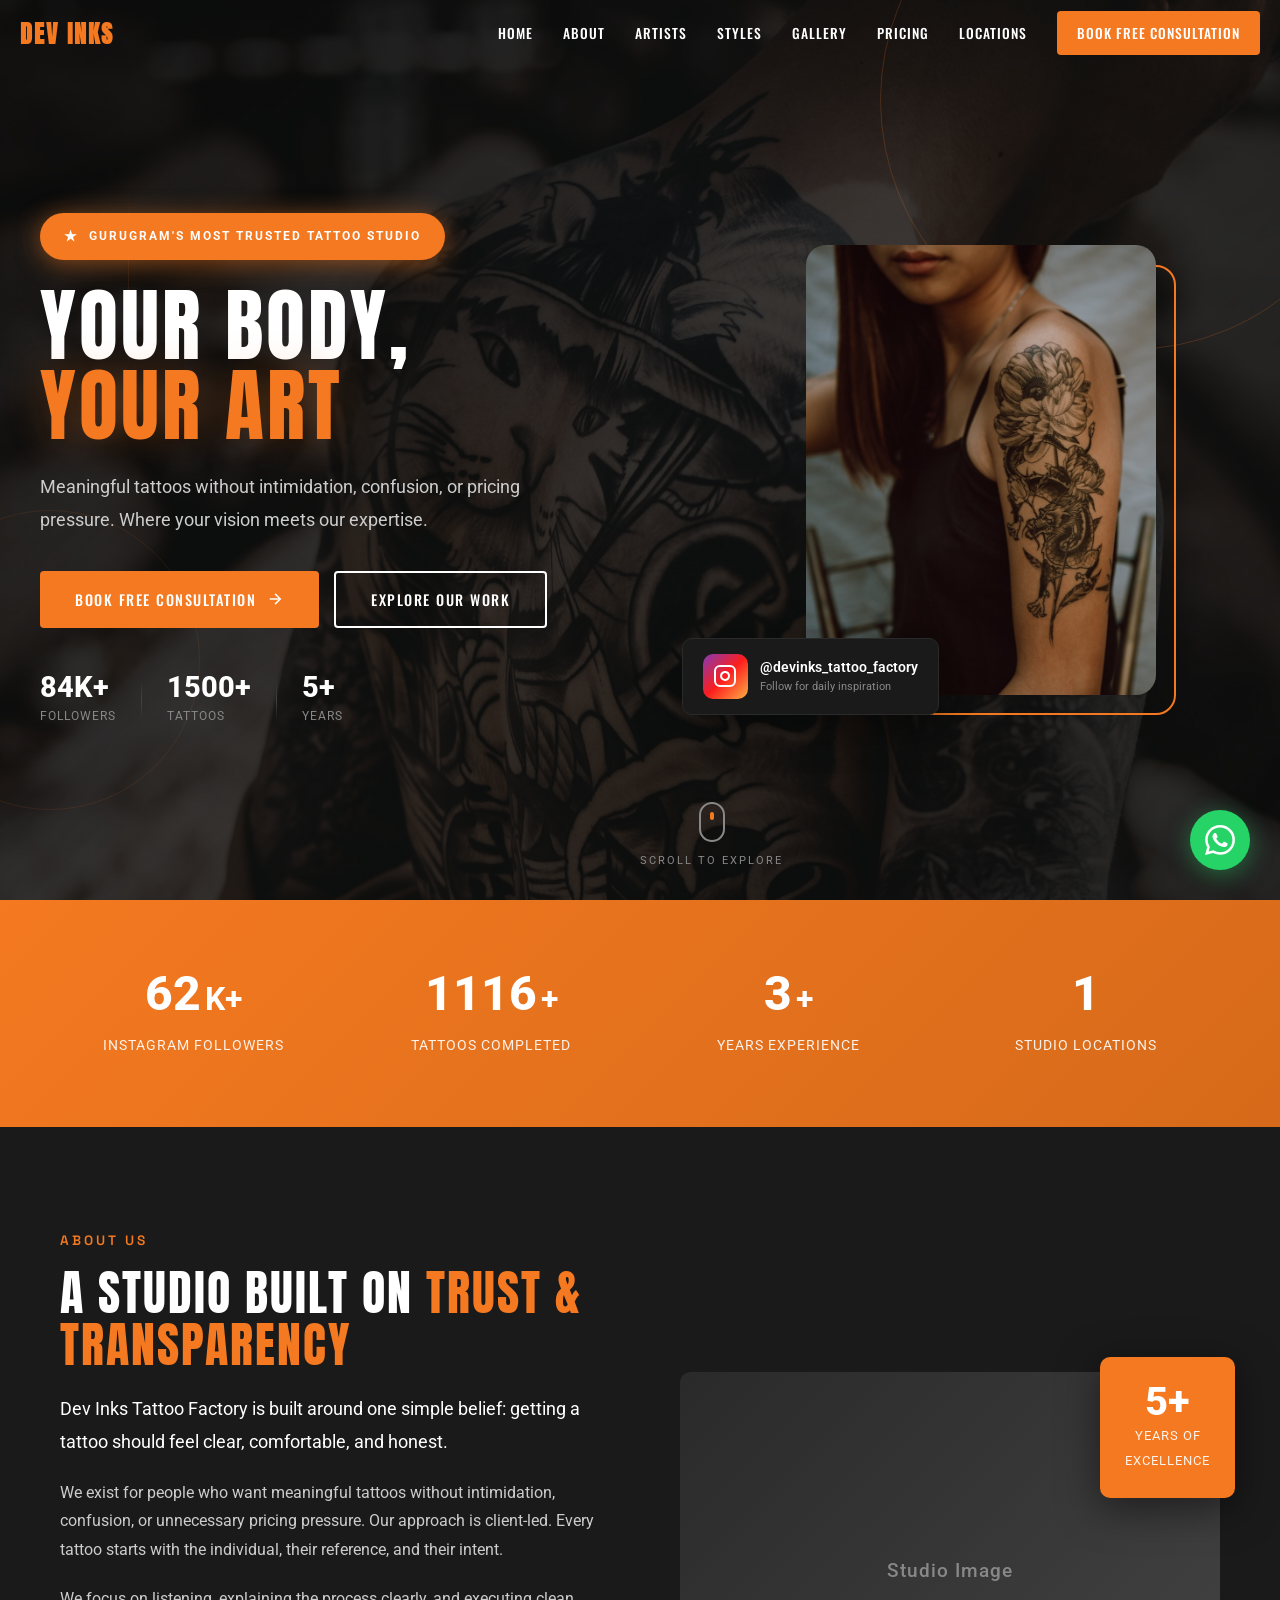
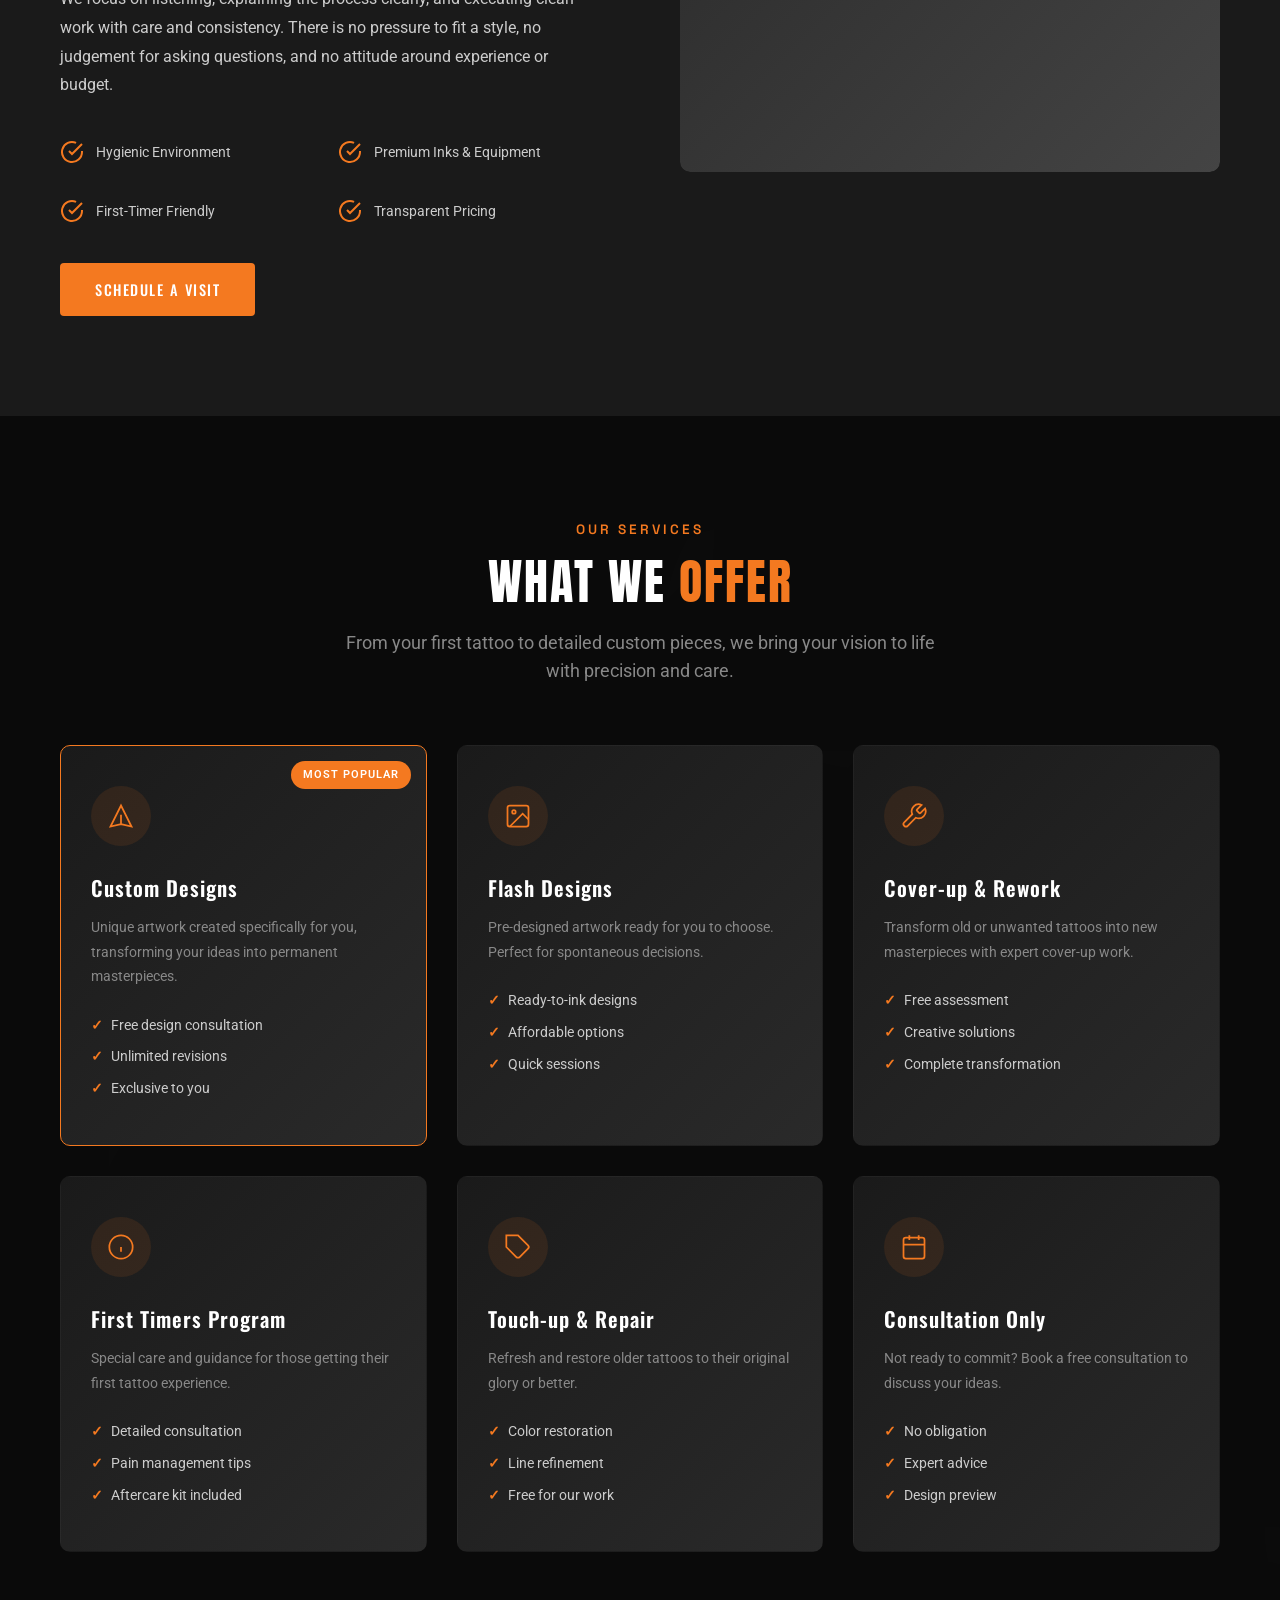
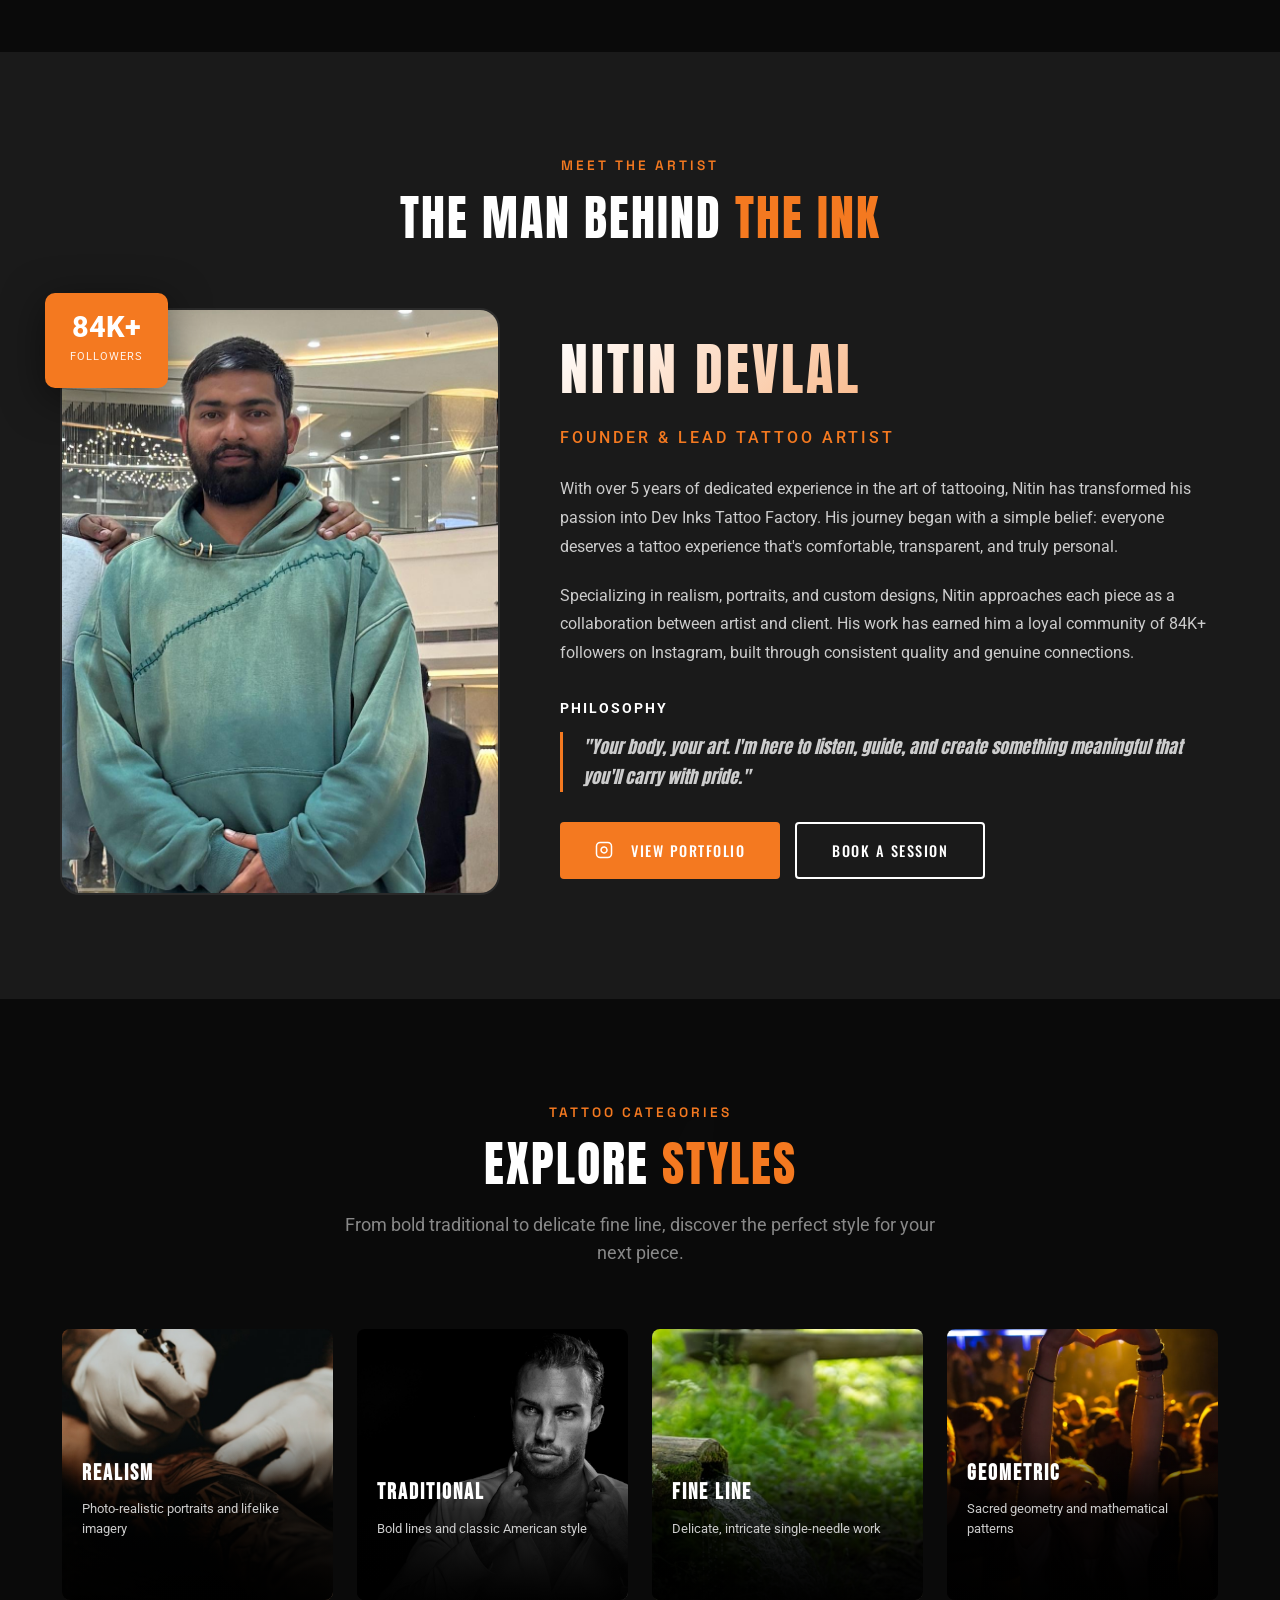
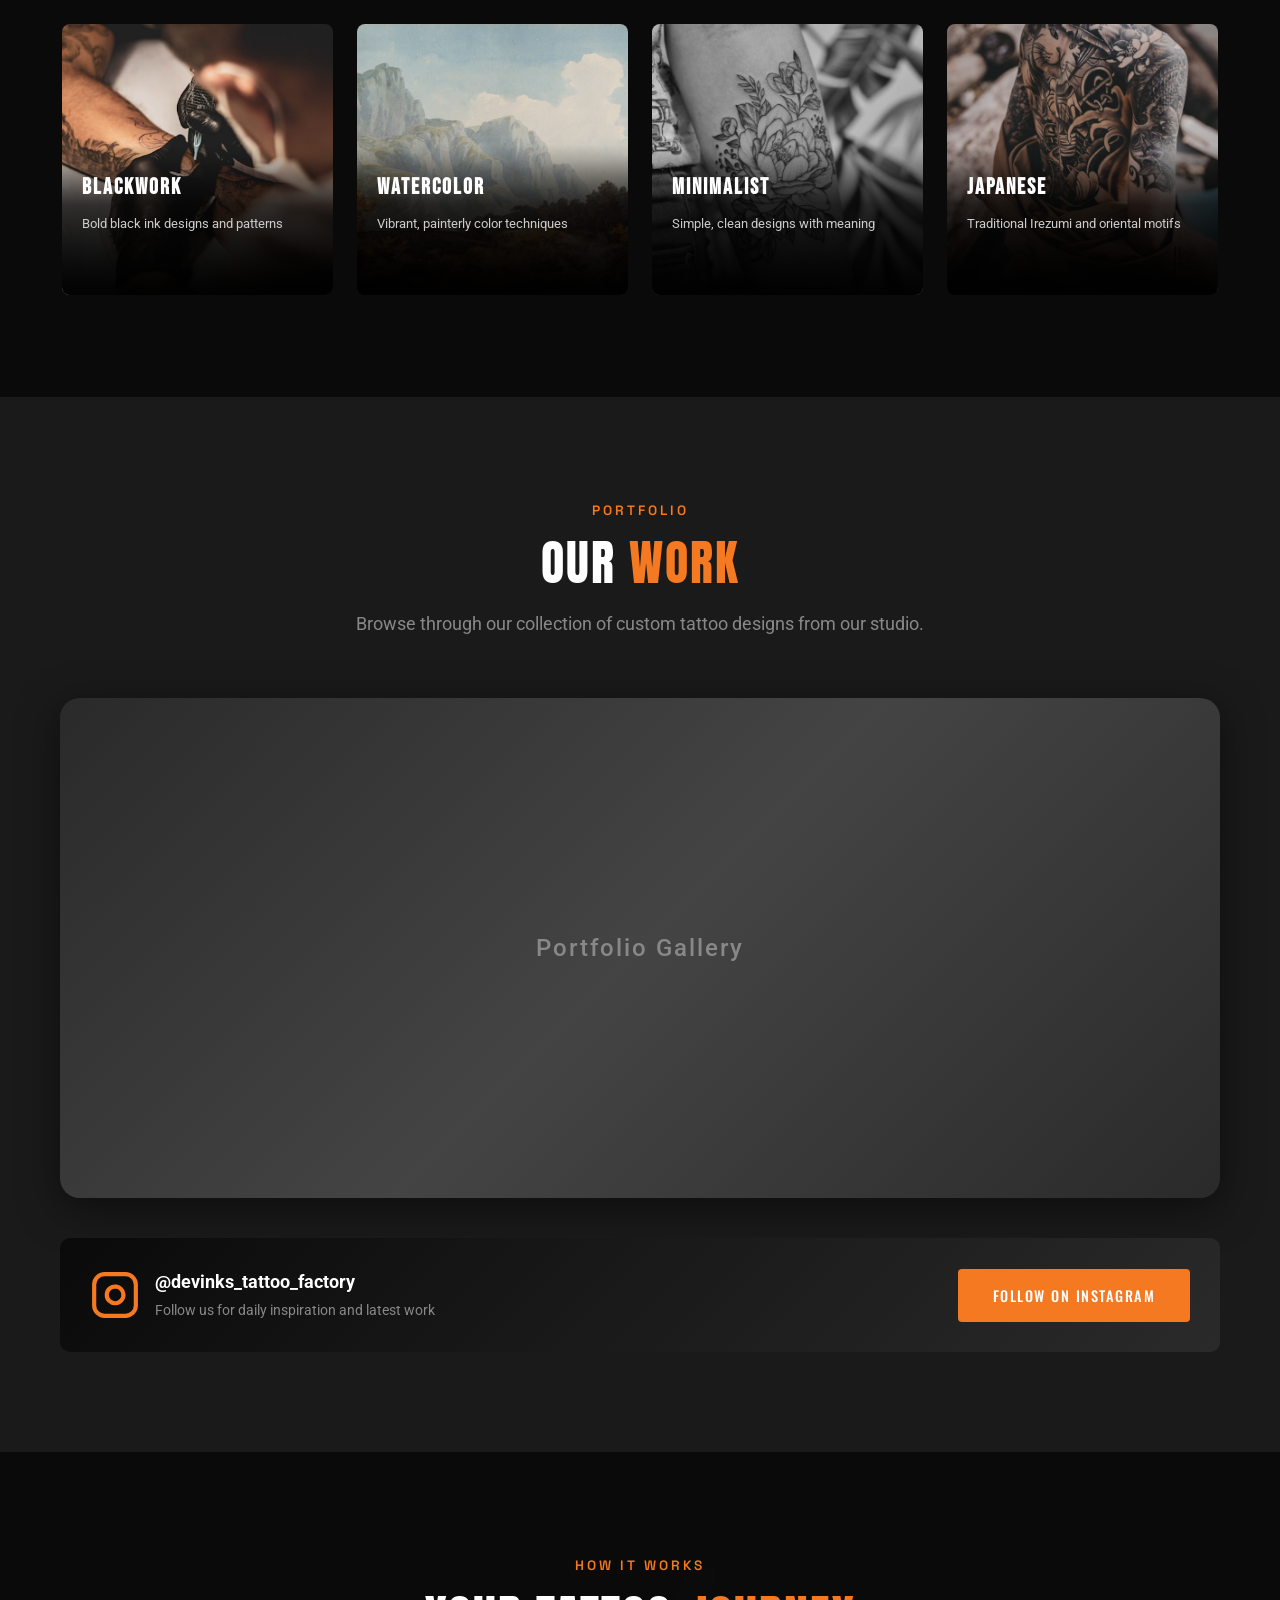
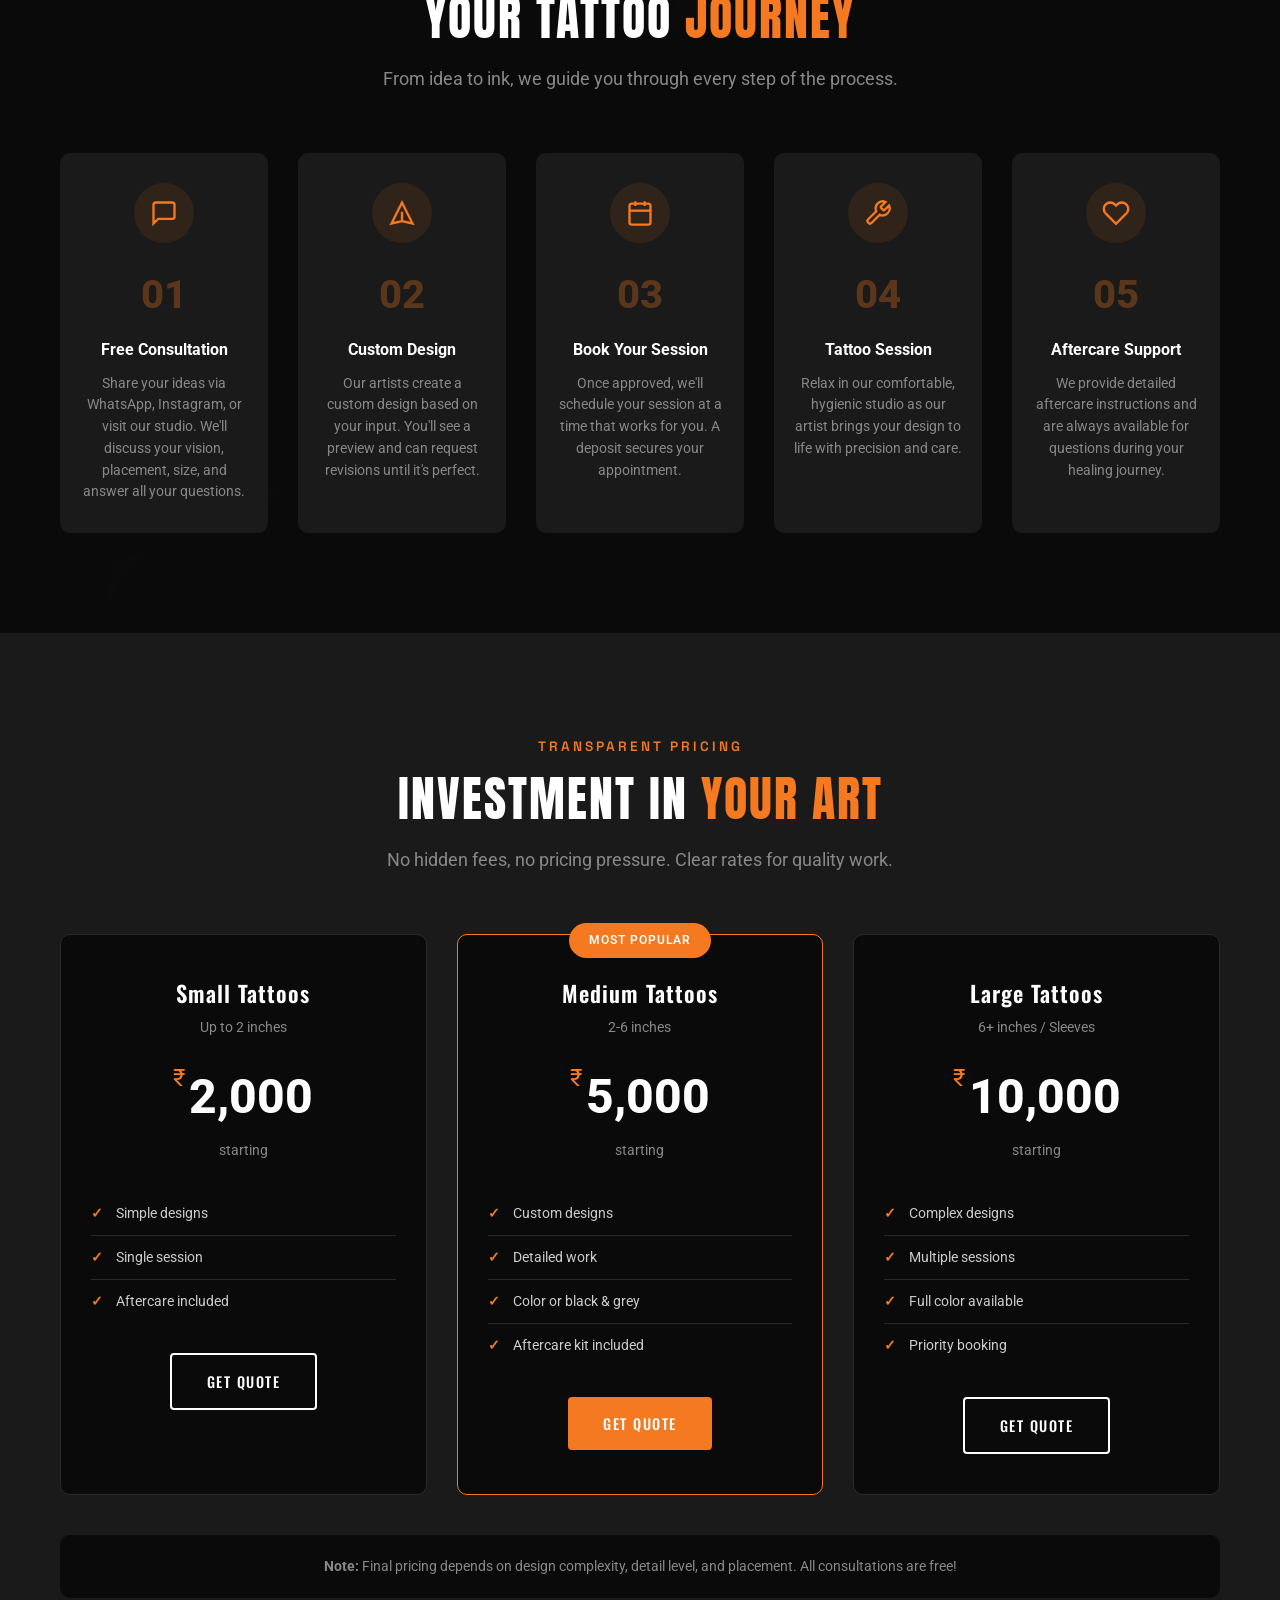
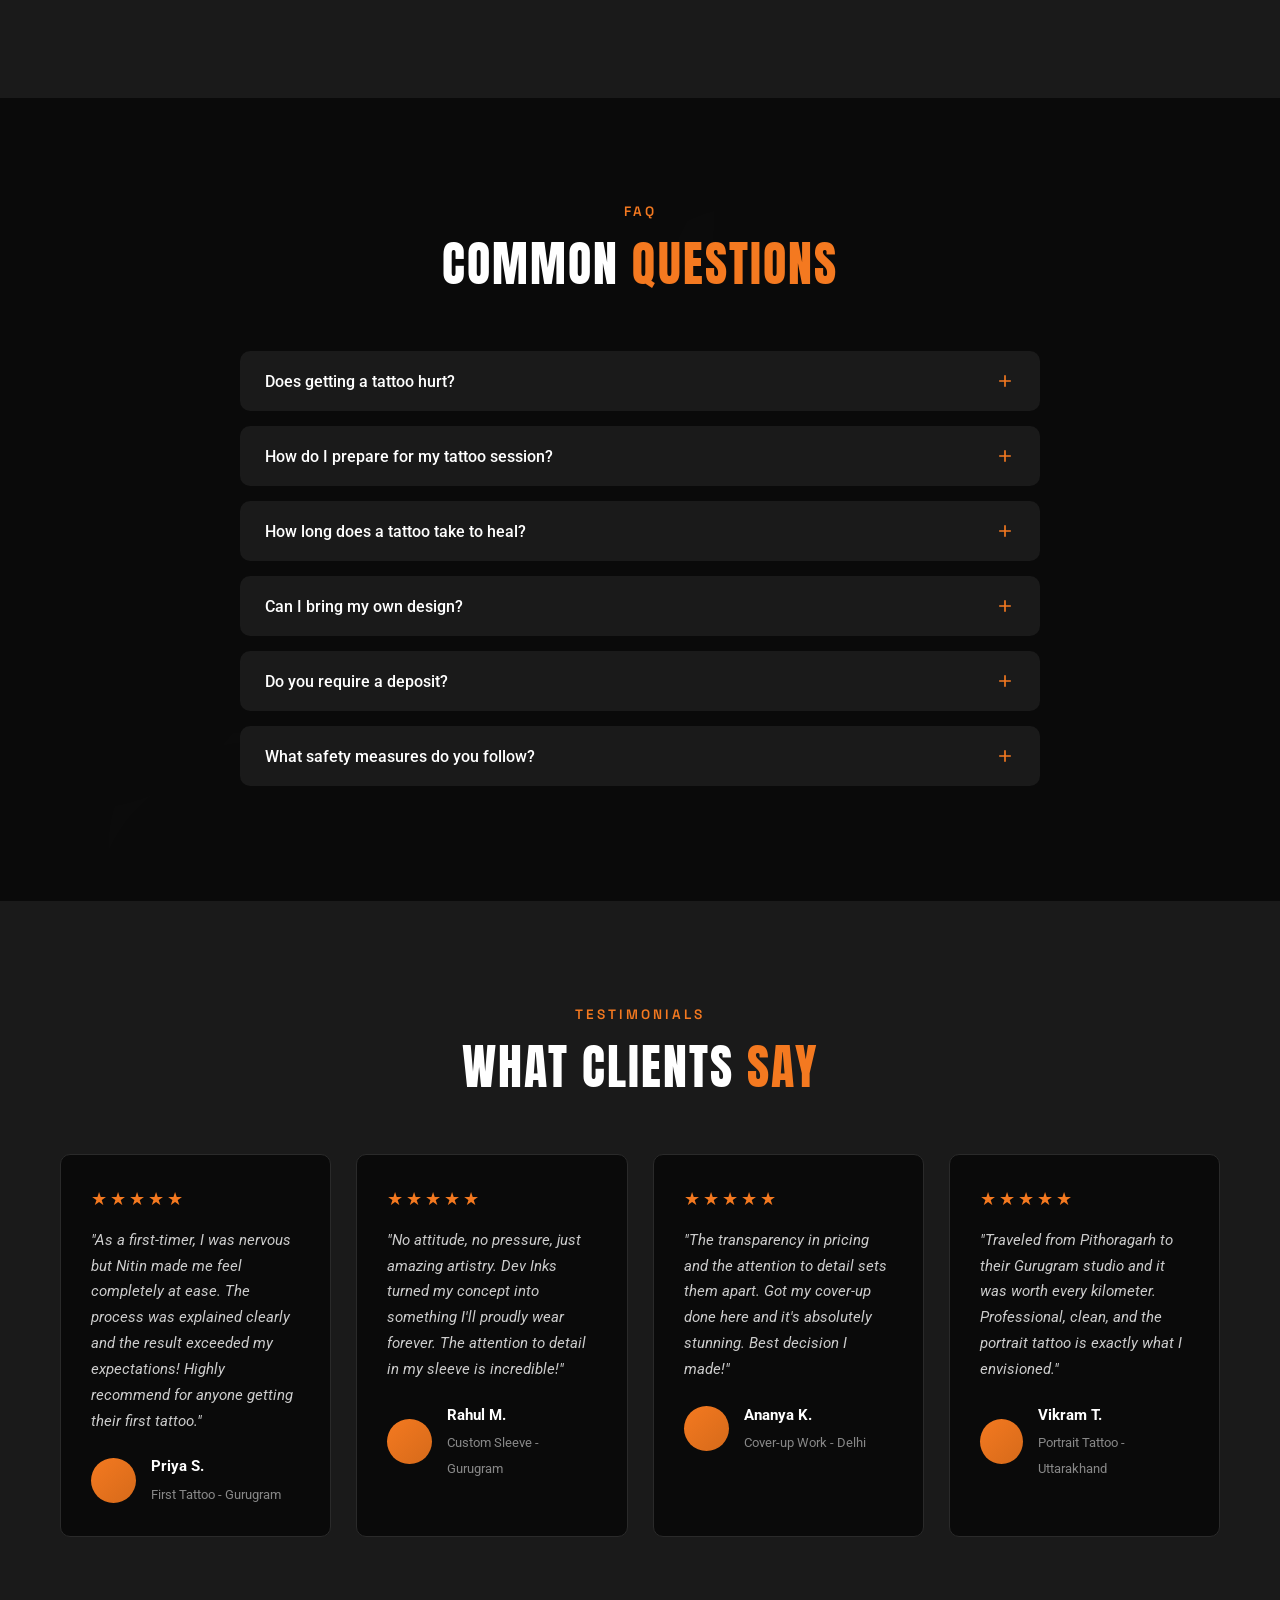
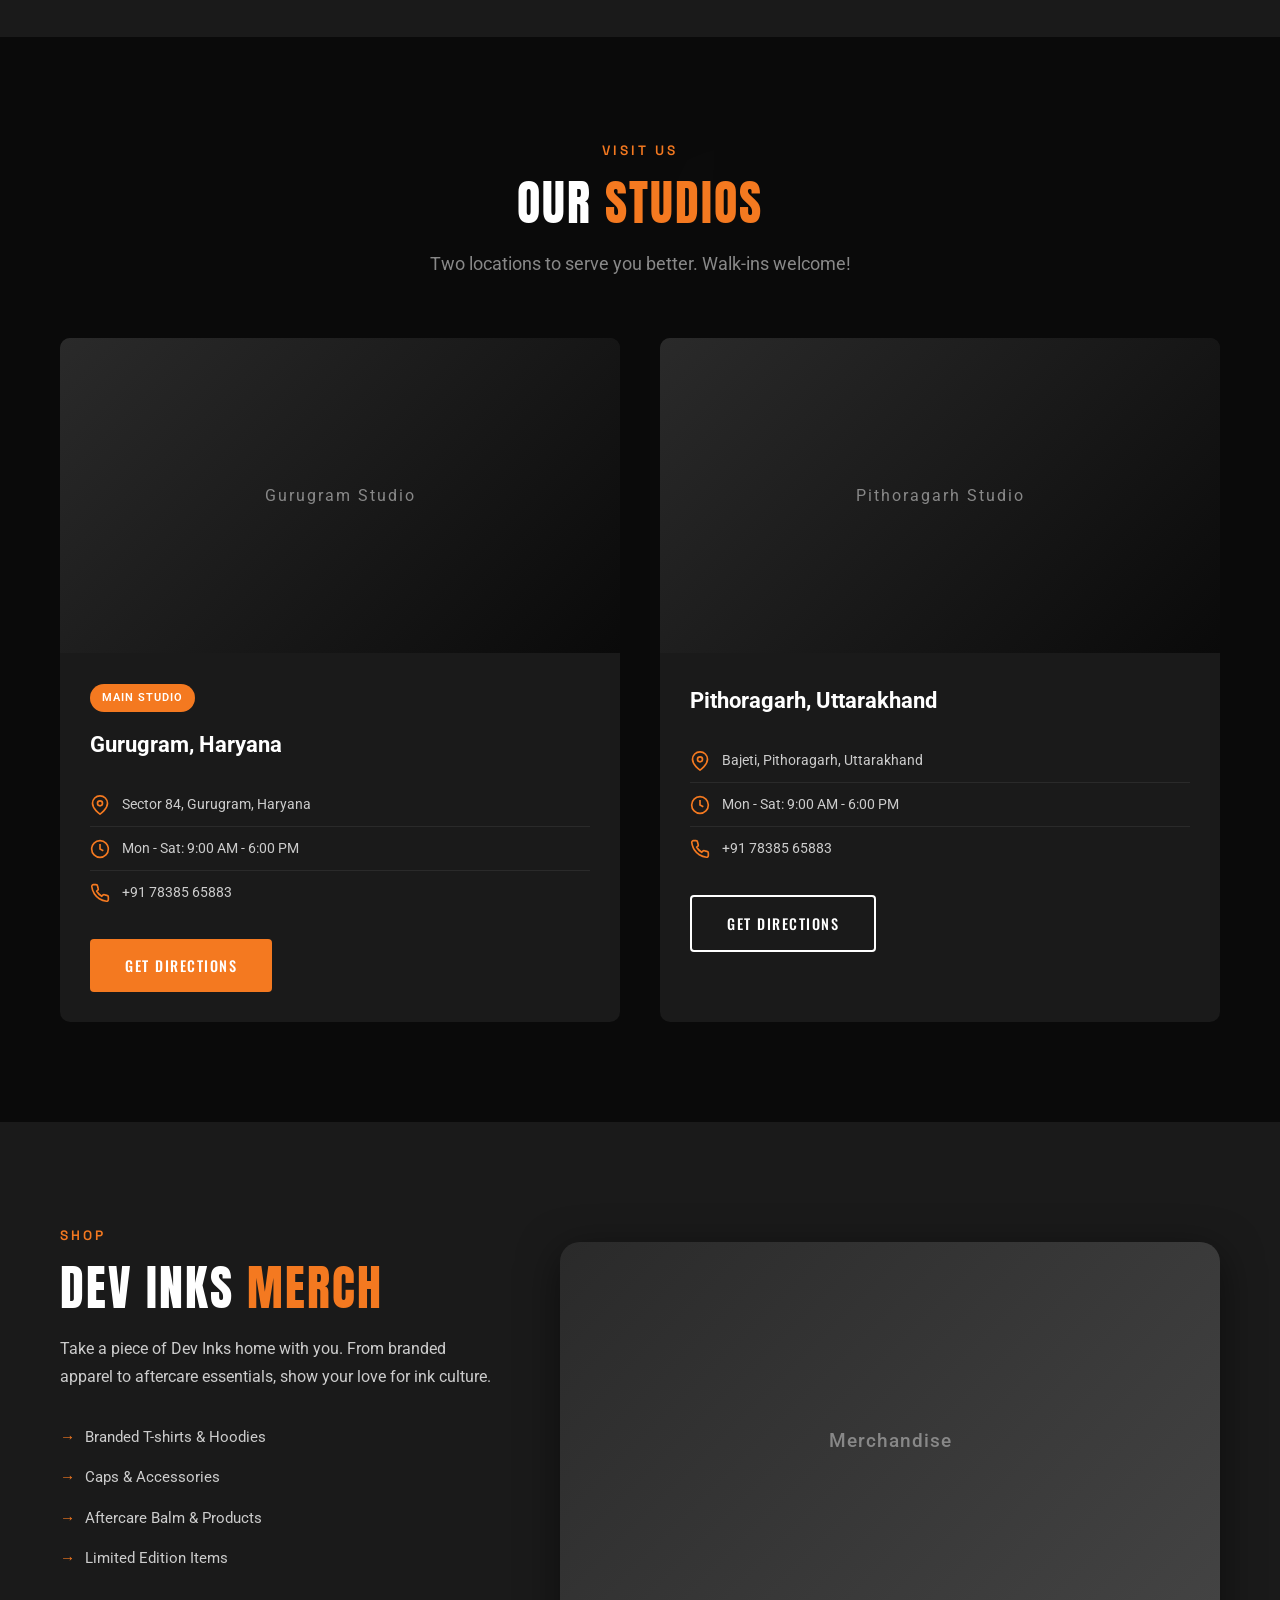
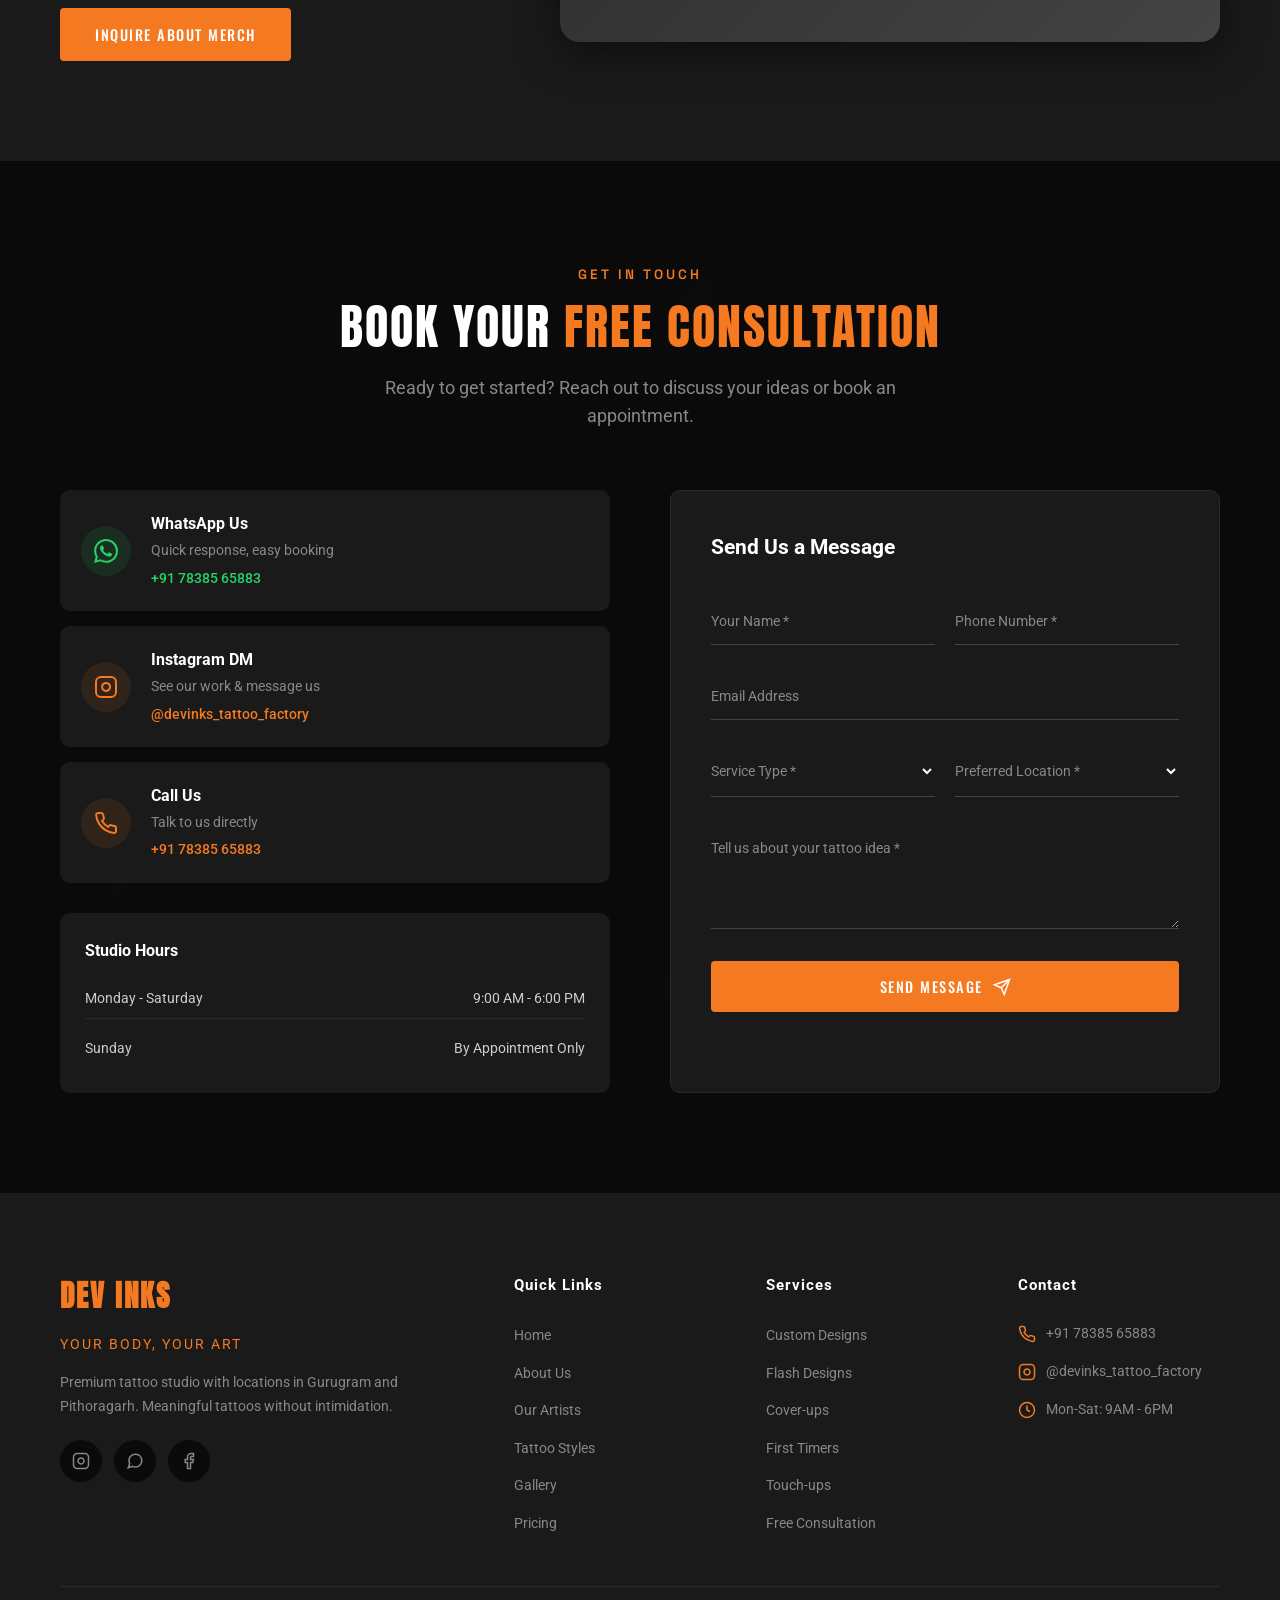
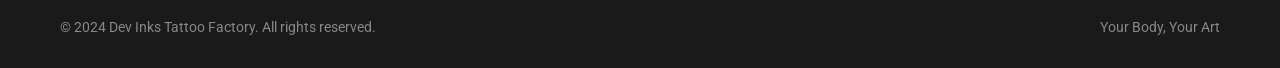
==== index.html @ 4259df57 "first commit" ====
<!DOCTYPE html>
<html lang="en">
<head>
    <meta charset="UTF-8">
    <meta name="viewport" content="width=device-width, initial-scale=1.0">
    <title>Dev Inks Tattoo Factory | Your Body, Your Art</title>
    <meta name="description" content="Premium tattoo studio in Gurugram & Pithoragarh. Custom designs, expert artists, and a welcoming environment for first-timers. Book your free consultation today.">
    <link rel="stylesheet" href="styles.css">
    <link rel="preconnect" href="https://fonts.googleapis.com">
    <link rel="preconnect" href="https://fonts.gstatic.com" crossorigin>
    <link href="https://fonts.googleapis.com/css2?family=Anton&family=Bebas+Neue&family=Oswald:wght@400;500;600;700&family=Roboto:wght@300;400;500;700&family=Space+Grotesk:wght@400;500;600;700&display=swap" rel="stylesheet">
</head>
<body>
    <!-- Navigation -->
    <nav class="navbar">
        <div class="nav-container">
            <a href="#" class="logo">
                <div class="logo-placeholder">DEV INKS</div>
            </a>
            <button class="nav-toggle" aria-label="Toggle navigation">
                <span class="hamburger"></span>
            </button>
            <ul class="nav-menu">
                <li><a href="#home" class="nav-link">Home</a></li>
                <li><a href="#about" class="nav-link">About</a></li>
                <li><a href="#artists" class="nav-link">Artists</a></li>
                <li><a href="#styles" class="nav-link">Styles</a></li>
                <li><a href="#gallery" class="nav-link">Gallery</a></li>
                <li><a href="#pricing" class="nav-link">Pricing</a></li>
                <li><a href="#locations" class="nav-link">Locations</a></li>
                <li><a href="#contact" class="nav-link nav-cta">Book Free Consultation</a></li>
            </ul>
        </div>
    </nav>

    <!-- Hero Section -->
    <section id="home" class="hero">
        <div class="hero-bg">
            <img src="assets/images/hero-bg.jpg" alt="Tattoo Studio" class="hero-bg-img">
        </div>
        <div class="hero-overlay"></div>

        <!-- Decorative Elements -->
        <div class="hero-decoration">
            <div class="deco-circle deco-1"></div>
            <div class="deco-circle deco-2"></div>
            <div class="deco-line deco-3"></div>
        </div>

        <div class="hero-container">
            <div class="hero-content">
                <div class="hero-badge-wrapper">
                    <span class="hero-badge">
                        <span class="badge-icon">★</span>
                        Gurugram's Most Trusted Tattoo Studio
                    </span>
                </div>

                <h1 class="hero-title">
                    <span class="title-line title-line-1">Your Body,</span>
                    <span class="title-line title-line-2 highlight">Your Art</span>
                </h1>

                <p class="hero-description">Meaningful tattoos without intimidation, confusion, or pricing pressure. Where your vision meets our expertise.</p>

                <div class="hero-buttons">
                    <a href="#contact" class="btn btn-primary btn-glow">
                        <span>Book Free Consultation</span>
                        <svg viewBox="0 0 24 24" fill="none" stroke="currentColor" stroke-width="2">
                            <line x1="5" y1="12" x2="19" y2="12"/>
                            <polyline points="12 5 19 12 12 19"/>
                        </svg>
                    </a>
                    <a href="#gallery" class="btn btn-secondary">Explore Our Work</a>
                </div>

                <div class="hero-trust">
                    <div class="trust-item">
                        <span class="trust-number">84K+</span>
                        <span class="trust-label">Followers</span>
                    </div>
                    <div class="trust-divider"></div>
                    <div class="trust-item">
                        <span class="trust-number">1500+</span>
                        <span class="trust-label">Tattoos</span>
                    </div>
                    <div class="trust-divider"></div>
                    <div class="trust-item">
                        <span class="trust-number">5+</span>
                        <span class="trust-label">Years</span>
                    </div>
                </div>
            </div>

            <div class="hero-visual">
                <div class="hero-image-frame">
                    <img src="assets/images/hero-visual.jpg" alt="Tattoo Art" class="hero-artist-img">
                    <div class="hero-image-border"></div>
                </div>
                <div class="hero-floating-card">
                    <div class="floating-icon">
                        <svg viewBox="0 0 24 24" fill="none" stroke="currentColor" stroke-width="2">
                            <rect x="2" y="2" width="20" height="20" rx="5" ry="5"/>
                            <path d="M16 11.37A4 4 0 1 1 12.63 8 4 4 0 0 1 16 11.37z"/>
                            <line x1="17.5" y1="6.5" x2="17.51" y2="6.5"/>
                        </svg>
                    </div>
                    <div class="floating-content">
                        <span class="floating-handle">@devinks_tattoo_factory</span>
                        <span class="floating-text">Follow for daily inspiration</span>
                    </div>
                </div>
            </div>
        </div>

        <div class="scroll-indicator">
            <div class="mouse">
                <div class="wheel"></div>
            </div>
            <span>Scroll to explore</span>
        </div>
    </section>

    <!-- Stats Bar -->
    <section class="stats-bar">
        <div class="container">
            <div class="stats-grid">
                <div class="stat-item">
                    <span class="stat-number" data-count="84">84</span>
                    <span class="stat-suffix">K+</span>
                    <span class="stat-label">Instagram Followers</span>
                </div>
                <div class="stat-item">
                    <span class="stat-number" data-count="1500">1500</span>
                    <span class="stat-suffix">+</span>
                    <span class="stat-label">Tattoos Completed</span>
                </div>
                <div class="stat-item">
                    <span class="stat-number" data-count="5">5</span>
                    <span class="stat-suffix">+</span>
                    <span class="stat-label">Years Experience</span>
                </div>
                <div class="stat-item">
                    <span class="stat-number" data-count="2">2</span>
                    <span class="stat-suffix"></span>
                    <span class="stat-label">Studio Locations</span>
                </div>
            </div>
        </div>
    </section>

    <!-- About Section -->
    <section id="about" class="about">
        <div class="container">
            <div class="about-grid">
                <div class="about-content">
                    <span class="section-label">About Us</span>
                    <h2 class="section-title">A Studio Built on <span class="highlight">Trust & Transparency</span></h2>
                    <p class="about-text lead">
                        Dev Inks Tattoo Factory is built around one simple belief: getting a tattoo should feel clear, comfortable, and honest.
                    </p>
                    <p class="about-text">
                        We exist for people who want meaningful tattoos without intimidation, confusion, or unnecessary pricing pressure. Our approach is client-led. Every tattoo starts with the individual, their reference, and their intent.
                    </p>
                    <p class="about-text">
                        We focus on listening, explaining the process clearly, and executing clean work with care and consistency. There is no pressure to fit a style, no judgement for asking questions, and no attitude around experience or budget.
                    </p>
                    <div class="about-features">
                        <div class="feature-item">
                            <div class="feature-icon">
                                <svg viewBox="0 0 24 24" fill="none" stroke="currentColor" stroke-width="2">
                                    <path d="M22 11.08V12a10 10 0 1 1-5.93-9.14"/>
                                    <polyline points="22 4 12 14.01 9 11.01"/>
                                </svg>
                            </div>
                            <span>Hygienic Environment</span>
                        </div>
                        <div class="feature-item">
                            <div class="feature-icon">
                                <svg viewBox="0 0 24 24" fill="none" stroke="currentColor" stroke-width="2">
                                    <path d="M22 11.08V12a10 10 0 1 1-5.93-9.14"/>
                                    <polyline points="22 4 12 14.01 9 11.01"/>
                                </svg>
                            </div>
                            <span>Premium Inks & Equipment</span>
                        </div>
                        <div class="feature-item">
                            <div class="feature-icon">
                                <svg viewBox="0 0 24 24" fill="none" stroke="currentColor" stroke-width="2">
                                    <path d="M22 11.08V12a10 10 0 1 1-5.93-9.14"/>
                                    <polyline points="22 4 12 14.01 9 11.01"/>
                                </svg>
                            </div>
                            <span>First-Timer Friendly</span>
                        </div>
                        <div class="feature-item">
                            <div class="feature-icon">
                                <svg viewBox="0 0 24 24" fill="none" stroke="currentColor" stroke-width="2">
                                    <path d="M22 11.08V12a10 10 0 1 1-5.93-9.14"/>
                                    <polyline points="22 4 12 14.01 9 11.01"/>
                                </svg>
                            </div>
                            <span>Transparent Pricing</span>
                        </div>
                    </div>
                    <a href="#contact" class="btn btn-primary">Schedule a Visit</a>
                </div>
                <div class="about-image">
                    <div class="image-frame">
                        <div class="about-img-placeholder">Studio Image</div>
                    </div>
                    <div class="experience-badge">
                        <span class="exp-number">5+</span>
                        <span class="exp-text">Years of<br>Excellence</span>
                    </div>
                </div>
            </div>
        </div>
    </section>

    <!-- Services Section -->
    <section id="services" class="services">
        <div class="mandala-bg"></div>
        <div class="container">
            <div class="section-header">
                <span class="section-label">Our Services</span>
                <h2 class="section-title">What We <span class="highlight">Offer</span></h2>
                <p class="section-subtitle">From your first tattoo to detailed custom pieces, we bring your vision to life with precision and care.</p>
            </div>
            <div class="services-grid">
                <div class="service-card featured">
                    <div class="service-badge">Most Popular</div>
                    <div class="service-icon">
                        <svg viewBox="0 0 24 24" fill="none" stroke="currentColor" stroke-width="1.5">
                            <path d="M12 19l9 2-9-18-9 18 9-2zm0 0v-8"/>
                        </svg>
                    </div>
                    <h3>Custom Designs</h3>
                    <p>Unique artwork created specifically for you, transforming your ideas into permanent masterpieces.</p>
                    <ul class="service-features">
                        <li>Free design consultation</li>
                        <li>Unlimited revisions</li>
                        <li>Exclusive to you</li>
                    </ul>
                </div>
                <div class="service-card">
                    <div class="service-icon">
                        <svg viewBox="0 0 24 24" fill="none" stroke="currentColor" stroke-width="1.5">
                            <rect x="3" y="3" width="18" height="18" rx="2" ry="2"/>
                            <circle cx="8.5" cy="8.5" r="1.5"/>
                            <polyline points="21 15 16 10 5 21"/>
                        </svg>
                    </div>
                    <h3>Flash Designs</h3>
                    <p>Pre-designed artwork ready for you to choose. Perfect for spontaneous decisions.</p>
                    <ul class="service-features">
                        <li>Ready-to-ink designs</li>
                        <li>Affordable options</li>
                        <li>Quick sessions</li>
                    </ul>
                </div>
                <div class="service-card">
                    <div class="service-icon">
                        <svg viewBox="0 0 24 24" fill="none" stroke="currentColor" stroke-width="1.5">
                            <path d="M14.7 6.3a1 1 0 0 0 0 1.4l1.6 1.6a1 1 0 0 0 1.4 0l3.77-3.77a6 6 0 0 1-7.94 7.94l-6.91 6.91a2.12 2.12 0 0 1-3-3l6.91-6.91a6 6 0 0 1 7.94-7.94l-3.76 3.76z"/>
                        </svg>
                    </div>
                    <h3>Cover-up & Rework</h3>
                    <p>Transform old or unwanted tattoos into new masterpieces with expert cover-up work.</p>
                    <ul class="service-features">
                        <li>Free assessment</li>
                        <li>Creative solutions</li>
                        <li>Complete transformation</li>
                    </ul>
                </div>
                <div class="service-card">
                    <div class="service-icon">
                        <svg viewBox="0 0 24 24" fill="none" stroke="currentColor" stroke-width="1.5">
                            <circle cx="12" cy="12" r="10"/>
                            <path d="M12 16v-4"/>
                            <path d="M12 8h.01"/>
                        </svg>
                    </div>
                    <h3>First Timers Program</h3>
                    <p>Special care and guidance for those getting their first tattoo experience.</p>
                    <ul class="service-features">
                        <li>Detailed consultation</li>
                        <li>Pain management tips</li>
                        <li>Aftercare kit included</li>
                    </ul>
                </div>
                <div class="service-card">
                    <div class="service-icon">
                        <svg viewBox="0 0 24 24" fill="none" stroke="currentColor" stroke-width="1.5">
                            <path d="M20.59 13.41l-7.17 7.17a2 2 0 0 1-2.83 0L2 12V2h10l8.59 8.59a2 2 0 0 1 0 2.82z"/>
                            <line x1="7" y1="7" x2="7.01" y2="7"/>
                        </svg>
                    </div>
                    <h3>Touch-up & Repair</h3>
                    <p>Refresh and restore older tattoos to their original glory or better.</p>
                    <ul class="service-features">
                        <li>Color restoration</li>
                        <li>Line refinement</li>
                        <li>Free for our work</li>
                    </ul>
                </div>
                <div class="service-card">
                    <div class="service-icon">
                        <svg viewBox="0 0 24 24" fill="none" stroke="currentColor" stroke-width="1.5">
                            <rect x="3" y="4" width="18" height="18" rx="2" ry="2"/>
                            <line x1="16" y1="2" x2="16" y2="6"/>
                            <line x1="8" y1="2" x2="8" y2="6"/>
                            <line x1="3" y1="10" x2="21" y2="10"/>
                        </svg>
                    </div>
                    <h3>Consultation Only</h3>
                    <p>Not ready to commit? Book a free consultation to discuss your ideas.</p>
                    <ul class="service-features">
                        <li>No obligation</li>
                        <li>Expert advice</li>
                        <li>Design preview</li>
                    </ul>
                </div>
            </div>
        </div>
    </section>

    <!-- Artist Section -->
    <section id="artists" class="artists">
        <div class="container">
            <div class="section-header">
                <span class="section-label">Meet The Artist</span>
                <h2 class="section-title">The Man Behind <span class="highlight">The Ink</span></h2>
            </div>
            <div class="artist-featured">
                <div class="artist-featured-image">
                    <img src="assets/images/nitin.jpeg" alt="Nitin Devlal - Founder & Lead Artist" class="artist-photo">
                    <div class="artist-stats-badge">
                        <div class="stat">
                            <span class="stat-num">84K+</span>
                            <span class="stat-txt">Followers</span>
                        </div>
                    </div>
                </div>
                <div class="artist-featured-content">
                    <div class="artist-name-block">
                        <h3>Nitin Devlal</h3>
                        <span class="artist-title">Founder & Lead Tattoo Artist</span>
                    </div>
                    <p class="artist-description">
                        With over 5 years of dedicated experience in the art of tattooing, Nitin has transformed his passion into Dev Inks Tattoo Factory. His journey began with a simple belief: everyone deserves a tattoo experience that's comfortable, transparent, and truly personal.
                    </p>
                    <p class="artist-description">
                        Specializing in realism, portraits, and custom designs, Nitin approaches each piece as a collaboration between artist and client. His work has earned him a loyal community of 84K+ followers on Instagram, built through consistent quality and genuine connections.
                    </p>
                    <div class="artist-details">
                        <div class="detail-block">
                            <h4>Philosophy</h4>
                            <p class="philosophy-text">"Your body, your art. I'm here to listen, guide, and create something meaningful that you'll carry with pride."</p>
                        </div>
                    </div>
                    <div class="artist-actions">
                        <a href="https://www.instagram.com/devinks_tattoo_factory" target="_blank" class="btn btn-primary">
                            <svg viewBox="0 0 24 24" fill="none" stroke="currentColor" stroke-width="2">
                                <rect x="2" y="2" width="20" height="20" rx="5" ry="5"/>
                                <path d="M16 11.37A4 4 0 1 1 12.63 8 4 4 0 0 1 16 11.37z"/>
                                <line x1="17.5" y1="6.5" x2="17.51" y2="6.5"/>
                            </svg>
                            View Portfolio
                        </a>
                        <a href="#contact" class="btn btn-secondary">Book a Session</a>
                    </div>
                </div>
            </div>
        </div>
    </section>

    <!-- Tattoo Styles Section -->
    <section id="styles" class="styles">
        <div class="mandala-bg"></div>
        <div class="container">
            <div class="section-header">
                <span class="section-label">Tattoo Categories</span>
                <h2 class="section-title">Explore <span class="highlight">Styles</span></h2>
                <p class="section-subtitle">From bold traditional to delicate fine line, discover the perfect style for your next piece.</p>
            </div>
            <div class="styles-grid">
                <a href="styles/realism.html" class="style-card">
                    <div class="style-image">
                        <img src="assets/images/style-realism.jpg" alt="Realism Tattoo Style">
                    </div>
                    <div class="style-content">
                        <h3>Realism</h3>
                        <p>Photo-realistic portraits and lifelike imagery</p>
                        <span class="style-link">Explore Style <svg viewBox="0 0 24 24" fill="none" stroke="currentColor" stroke-width="2"><line x1="5" y1="12" x2="19" y2="12"/><polyline points="12 5 19 12 12 19"/></svg></span>
                    </div>
                </a>
                <a href="styles/traditional.html" class="style-card">
                    <div class="style-image">
                        <img src="assets/images/style-traditional.jpg" alt="Traditional Tattoo Style">
                    </div>
                    <div class="style-content">
                        <h3>Traditional</h3>
                        <p>Bold lines and classic American style</p>
                        <span class="style-link">Explore Style <svg viewBox="0 0 24 24" fill="none" stroke="currentColor" stroke-width="2"><line x1="5" y1="12" x2="19" y2="12"/><polyline points="12 5 19 12 12 19"/></svg></span>
                    </div>
                </a>
                <a href="styles/fineline.html" class="style-card">
                    <div class="style-image">
                        <img src="assets/images/style-fineline.jpg" alt="Fine Line Tattoo Style">
                    </div>
                    <div class="style-content">
                        <h3>Fine Line</h3>
                        <p>Delicate, intricate single-needle work</p>
                        <span class="style-link">Explore Style <svg viewBox="0 0 24 24" fill="none" stroke="currentColor" stroke-width="2"><line x1="5" y1="12" x2="19" y2="12"/><polyline points="12 5 19 12 12 19"/></svg></span>
                    </div>
                </a>
                <a href="styles/geometric.html" class="style-card">
                    <div class="style-image">
                        <img src="assets/images/style-geometric.jpg" alt="Geometric Tattoo Style">
                    </div>
                    <div class="style-content">
                        <h3>Geometric</h3>
                        <p>Sacred geometry and mathematical patterns</p>
                        <span class="style-link">Explore Style <svg viewBox="0 0 24 24" fill="none" stroke="currentColor" stroke-width="2"><line x1="5" y1="12" x2="19" y2="12"/><polyline points="12 5 19 12 12 19"/></svg></span>
                    </div>
                </a>
                <a href="styles/blackwork.html" class="style-card">
                    <div class="style-image">
                        <img src="assets/images/style-blackwork.jpg" alt="Blackwork Tattoo Style">
                    </div>
                    <div class="style-content">
                        <h3>Blackwork</h3>
                        <p>Bold black ink designs and patterns</p>
                        <span class="style-link">Explore Style <svg viewBox="0 0 24 24" fill="none" stroke="currentColor" stroke-width="2"><line x1="5" y1="12" x2="19" y2="12"/><polyline points="12 5 19 12 12 19"/></svg></span>
                    </div>
                </a>
                <a href="styles/watercolor.html" class="style-card">
                    <div class="style-image">
                        <img src="assets/images/style-watercolor.jpg" alt="Watercolor Tattoo Style">
                    </div>
                    <div class="style-content">
                        <h3>Watercolor</h3>
                        <p>Vibrant, painterly color techniques</p>
                        <span class="style-link">Explore Style <svg viewBox="0 0 24 24" fill="none" stroke="currentColor" stroke-width="2"><line x1="5" y1="12" x2="19" y2="12"/><polyline points="12 5 19 12 12 19"/></svg></span>
                    </div>
                </a>
                <a href="styles/minimalist.html" class="style-card">
                    <div class="style-image">
                        <img src="assets/images/style-minimalist.jpg" alt="Minimalist Tattoo Style">
                    </div>
                    <div class="style-content">
                        <h3>Minimalist</h3>
                        <p>Simple, clean designs with meaning</p>
                        <span class="style-link">Explore Style <svg viewBox="0 0 24 24" fill="none" stroke="currentColor" stroke-width="2"><line x1="5" y1="12" x2="19" y2="12"/><polyline points="12 5 19 12 12 19"/></svg></span>
                    </div>
                </a>
                <a href="styles/japanese.html" class="style-card">
                    <div class="style-image">
                        <img src="assets/images/style-japanese.jpg" alt="Japanese Tattoo Style">
                    </div>
                    <div class="style-content">
                        <h3>Japanese</h3>
                        <p>Traditional Irezumi and oriental motifs</p>
                        <span class="style-link">Explore Style <svg viewBox="0 0 24 24" fill="none" stroke="currentColor" stroke-width="2"><line x1="5" y1="12" x2="19" y2="12"/><polyline points="12 5 19 12 12 19"/></svg></span>
                    </div>
                </a>
            </div>
        </div>
    </section>

    <!-- Gallery Section -->
    <section id="gallery" class="gallery">
        <div class="container">
            <div class="section-header">
                <span class="section-label">Portfolio</span>
                <h2 class="section-title">Our <span class="highlight">Work</span></h2>
                <p class="section-subtitle">Browse through our collection of custom tattoo designs from our studio.</p>
            </div>
            <div class="gallery-showcase">
                <div class="gallery-showcase-placeholder">Portfolio Gallery</div>
            </div>
            <div class="gallery-instagram">
                <div class="instagram-header">
                    <div class="instagram-info">
                        <svg viewBox="0 0 24 24" fill="none" stroke="currentColor" stroke-width="2" class="instagram-icon">
                            <rect x="2" y="2" width="20" height="20" rx="5" ry="5"/>
                            <path d="M16 11.37A4 4 0 1 1 12.63 8 4 4 0 0 1 16 11.37z"/>
                            <line x1="17.5" y1="6.5" x2="17.51" y2="6.5"/>
                        </svg>
                        <div>
                            <h4>@devinks_tattoo_factory</h4>
                            <p>Follow us for daily inspiration and latest work</p>
                        </div>
                    </div>
                    <a href="https://www.instagram.com/devinks_tattoo_factory" target="_blank" class="btn btn-primary">Follow on Instagram</a>
                </div>
            </div>
        </div>
    </section>

    <!-- Process Section -->
    <section class="process">
        <div class="mandala-bg"></div>
        <div class="container">
            <div class="section-header">
                <span class="section-label">How It Works</span>
                <h2 class="section-title">Your Tattoo <span class="highlight">Journey</span></h2>
                <p class="section-subtitle">From idea to ink, we guide you through every step of the process.</p>
            </div>
            <div class="process-timeline">
                <div class="process-step">
                    <div class="step-icon">
                        <svg viewBox="0 0 24 24" fill="none" stroke="currentColor" stroke-width="2">
                            <path d="M21 15a2 2 0 0 1-2 2H7l-4 4V5a2 2 0 0 1 2-2h14a2 2 0 0 1 2 2z"/>
                        </svg>
                    </div>
                    <div class="step-number">01</div>
                    <div class="step-content">
                        <h3>Free Consultation</h3>
                        <p>Share your ideas via WhatsApp, Instagram, or visit our studio. We'll discuss your vision, placement, size, and answer all your questions.</p>
                    </div>
                </div>
                <div class="process-step">
                    <div class="step-icon">
                        <svg viewBox="0 0 24 24" fill="none" stroke="currentColor" stroke-width="2">
                            <path d="M12 19l9 2-9-18-9 18 9-2zm0 0v-8"/>
                        </svg>
                    </div>
                    <div class="step-number">02</div>
                    <div class="step-content">
                        <h3>Custom Design</h3>
                        <p>Our artists create a custom design based on your input. You'll see a preview and can request revisions until it's perfect.</p>
                    </div>
                </div>
                <div class="process-step">
                    <div class="step-icon">
                        <svg viewBox="0 0 24 24" fill="none" stroke="currentColor" stroke-width="2">
                            <rect x="3" y="4" width="18" height="18" rx="2" ry="2"/>
                            <line x1="16" y1="2" x2="16" y2="6"/>
                            <line x1="8" y1="2" x2="8" y2="6"/>
                            <line x1="3" y1="10" x2="21" y2="10"/>
                        </svg>
                    </div>
                    <div class="step-number">03</div>
                    <div class="step-content">
                        <h3>Book Your Session</h3>
                        <p>Once approved, we'll schedule your session at a time that works for you. A deposit secures your appointment.</p>
                    </div>
                </div>
                <div class="process-step">
                    <div class="step-icon">
                        <svg viewBox="0 0 24 24" fill="none" stroke="currentColor" stroke-width="2">
                            <path d="M14.7 6.3a1 1 0 0 0 0 1.4l1.6 1.6a1 1 0 0 0 1.4 0l3.77-3.77a6 6 0 0 1-7.94 7.94l-6.91 6.91a2.12 2.12 0 0 1-3-3l6.91-6.91a6 6 0 0 1 7.94-7.94l-3.76 3.76z"/>
                        </svg>
                    </div>
                    <div class="step-number">04</div>
                    <div class="step-content">
                        <h3>Tattoo Session</h3>
                        <p>Relax in our comfortable, hygienic studio as our artist brings your design to life with precision and care.</p>
                    </div>
                </div>
                <div class="process-step">
                    <div class="step-icon">
                        <svg viewBox="0 0 24 24" fill="none" stroke="currentColor" stroke-width="2">
                            <path d="M20.84 4.61a5.5 5.5 0 0 0-7.78 0L12 5.67l-1.06-1.06a5.5 5.5 0 0 0-7.78 7.78l1.06 1.06L12 21.23l7.78-7.78 1.06-1.06a5.5 5.5 0 0 0 0-7.78z"/>
                        </svg>
                    </div>
                    <div class="step-number">05</div>
                    <div class="step-content">
                        <h3>Aftercare Support</h3>
                        <p>We provide detailed aftercare instructions and are always available for questions during your healing journey.</p>
                    </div>
                </div>
            </div>
        </div>
    </section>

    <!-- Pricing Section -->
    <section id="pricing" class="pricing">
        <div class="container">
            <div class="section-header">
                <span class="section-label">Transparent Pricing</span>
                <h2 class="section-title">Investment in <span class="highlight">Your Art</span></h2>
                <p class="section-subtitle">No hidden fees, no pricing pressure. Clear rates for quality work.</p>
            </div>
            <div class="pricing-grid">
                <div class="pricing-card">
                    <div class="pricing-header">
                        <h3>Small Tattoos</h3>
                        <p class="pricing-size">Up to 2 inches</p>
                    </div>
                    <div class="pricing-amount">
                        <span class="currency">₹</span>
                        <span class="price">2,000</span>
                        <span class="starting">starting</span>
                    </div>
                    <ul class="pricing-features">
                        <li>Simple designs</li>
                        <li>Single session</li>
                        <li>Aftercare included</li>
                    </ul>
                    <a href="#contact" class="btn btn-secondary">Get Quote</a>
                </div>
                <div class="pricing-card featured">
                    <div class="pricing-badge">Most Popular</div>
                    <div class="pricing-header">
                        <h3>Medium Tattoos</h3>
                        <p class="pricing-size">2-6 inches</p>
                    </div>
                    <div class="pricing-amount">
                        <span class="currency">₹</span>
                        <span class="price">5,000</span>
                        <span class="starting">starting</span>
                    </div>
                    <ul class="pricing-features">
                        <li>Custom designs</li>
                        <li>Detailed work</li>
                        <li>Color or black & grey</li>
                        <li>Aftercare kit included</li>
                    </ul>
                    <a href="#contact" class="btn btn-primary">Get Quote</a>
                </div>
                <div class="pricing-card">
                    <div class="pricing-header">
                        <h3>Large Tattoos</h3>
                        <p class="pricing-size">6+ inches / Sleeves</p>
                    </div>
                    <div class="pricing-amount">
                        <span class="currency">₹</span>
                        <span class="price">10,000</span>
                        <span class="starting">starting</span>
                    </div>
                    <ul class="pricing-features">
                        <li>Complex designs</li>
                        <li>Multiple sessions</li>
                        <li>Full color available</li>
                        <li>Priority booking</li>
                    </ul>
                    <a href="#contact" class="btn btn-secondary">Get Quote</a>
                </div>
            </div>
            <div class="pricing-note">
                <p><strong>Note:</strong> Final pricing depends on design complexity, detail level, and placement. All consultations are free!</p>
            </div>
        </div>
    </section>

    <!-- FAQ Section -->
    <section class="faq">
        <div class="mandala-bg"></div>
        <div class="container">
            <div class="section-header">
                <span class="section-label">FAQ</span>
                <h2 class="section-title">Common <span class="highlight">Questions</span></h2>
            </div>
            <div class="faq-grid">
                <div class="faq-item">
                    <button class="faq-question">
                        <span>Does getting a tattoo hurt?</span>
                        <svg viewBox="0 0 24 24" fill="none" stroke="currentColor" stroke-width="2">
                            <line x1="12" y1="5" x2="12" y2="19"/>
                            <line x1="5" y1="12" x2="19" y2="12"/>
                        </svg>
                    </button>
                    <div class="faq-answer">
                        <p>Pain varies by person and placement. Most describe it as a scratching sensation. We use techniques to minimize discomfort and can take breaks as needed. First-timers are often surprised it's more bearable than expected!</p>
                    </div>
                </div>
                <div class="faq-item">
                    <button class="faq-question">
                        <span>How do I prepare for my tattoo session?</span>
                        <svg viewBox="0 0 24 24" fill="none" stroke="currentColor" stroke-width="2">
                            <line x1="12" y1="5" x2="12" y2="19"/>
                            <line x1="5" y1="12" x2="19" y2="12"/>
                        </svg>
                    </button>
                    <div class="faq-answer">
                        <p>Get a good night's sleep, eat a proper meal before your appointment, stay hydrated, avoid alcohol 24 hours before, and wear comfortable clothing that allows easy access to the tattoo area.</p>
                    </div>
                </div>
                <div class="faq-item">
                    <button class="faq-question">
                        <span>How long does a tattoo take to heal?</span>
                        <svg viewBox="0 0 24 24" fill="none" stroke="currentColor" stroke-width="2">
                            <line x1="12" y1="5" x2="12" y2="19"/>
                            <line x1="5" y1="12" x2="19" y2="12"/>
                        </svg>
                    </button>
                    <div class="faq-answer">
                        <p>Surface healing takes 2-3 weeks, while complete healing takes 2-3 months. We provide detailed aftercare instructions to ensure optimal healing and color retention.</p>
                    </div>
                </div>
                <div class="faq-item">
                    <button class="faq-question">
                        <span>Can I bring my own design?</span>
                        <svg viewBox="0 0 24 24" fill="none" stroke="currentColor" stroke-width="2">
                            <line x1="12" y1="5" x2="12" y2="19"/>
                            <line x1="5" y1="12" x2="19" y2="12"/>
                        </svg>
                    </button>
                    <div class="faq-answer">
                        <p>Absolutely! Bring your design, reference images, or even rough sketches. Our artists will work with you to refine it for tattooing while maintaining your vision.</p>
                    </div>
                </div>
                <div class="faq-item">
                    <button class="faq-question">
                        <span>Do you require a deposit?</span>
                        <svg viewBox="0 0 24 24" fill="none" stroke="currentColor" stroke-width="2">
                            <line x1="12" y1="5" x2="12" y2="19"/>
                            <line x1="5" y1="12" x2="19" y2="12"/>
                        </svg>
                    </button>
                    <div class="faq-answer">
                        <p>Yes, we require a deposit to secure your appointment. This covers design time and is deducted from your final cost. Deposits are non-refundable but can be rescheduled with 48-hour notice.</p>
                    </div>
                </div>
                <div class="faq-item">
                    <button class="faq-question">
                        <span>What safety measures do you follow?</span>
                        <svg viewBox="0 0 24 24" fill="none" stroke="currentColor" stroke-width="2">
                            <line x1="12" y1="5" x2="12" y2="19"/>
                            <line x1="5" y1="12" x2="19" y2="12"/>
                        </svg>
                    </button>
                    <div class="faq-answer">
                        <p>We use hospital-grade sterilization, single-use needles and tubes, premium FDA-approved inks, and maintain strict hygiene protocols. Your safety is our top priority.</p>
                    </div>
                </div>
            </div>
        </div>
    </section>

    <!-- Testimonials Section -->
    <section class="testimonials">
        <div class="container">
            <div class="section-header">
                <span class="section-label">Testimonials</span>
                <h2 class="section-title">What Clients <span class="highlight">Say</span></h2>
            </div>
            <div class="testimonials-slider">
                <div class="testimonial-card">
                    <div class="testimonial-rating">
                        <span>★★★★★</span>
                    </div>
                    <div class="testimonial-content">
                        <p>"As a first-timer, I was nervous but Nitin made me feel completely at ease. The process was explained clearly and the result exceeded my expectations! Highly recommend for anyone getting their first tattoo."</p>
                    </div>
                    <div class="testimonial-author">
                        <div class="author-avatar"></div>
                        <div class="author-info">
                            <h4>Priya S.</h4>
                            <span>First Tattoo - Gurugram</span>
                        </div>
                    </div>
                </div>
                <div class="testimonial-card">
                    <div class="testimonial-rating">
                        <span>★★★★★</span>
                    </div>
                    <div class="testimonial-content">
                        <p>"No attitude, no pressure, just amazing artistry. Dev Inks turned my concept into something I'll proudly wear forever. The attention to detail in my sleeve is incredible!"</p>
                    </div>
                    <div class="testimonial-author">
                        <div class="author-avatar"></div>
                        <div class="author-info">
                            <h4>Rahul M.</h4>
                            <span>Custom Sleeve - Gurugram</span>
                        </div>
                    </div>
                </div>
                <div class="testimonial-card">
                    <div class="testimonial-rating">
                        <span>★★★★★</span>
                    </div>
                    <div class="testimonial-content">
                        <p>"The transparency in pricing and the attention to detail sets them apart. Got my cover-up done here and it's absolutely stunning. Best decision I made!"</p>
                    </div>
                    <div class="testimonial-author">
                        <div class="author-avatar"></div>
                        <div class="author-info">
                            <h4>Ananya K.</h4>
                            <span>Cover-up Work - Delhi</span>
                        </div>
                    </div>
                </div>
                <div class="testimonial-card">
                    <div class="testimonial-rating">
                        <span>★★★★★</span>
                    </div>
                    <div class="testimonial-content">
                        <p>"Traveled from Pithoragarh to their Gurugram studio and it was worth every kilometer. Professional, clean, and the portrait tattoo is exactly what I envisioned."</p>
                    </div>
                    <div class="testimonial-author">
                        <div class="author-avatar"></div>
                        <div class="author-info">
                            <h4>Vikram T.</h4>
                            <span>Portrait Tattoo - Uttarakhand</span>
                        </div>
                    </div>
                </div>
            </div>
        </div>
    </section>

    <!-- Locations Section -->
    <section id="locations" class="locations">
        <div class="mandala-bg"></div>
        <div class="container">
            <div class="section-header">
                <span class="section-label">Visit Us</span>
                <h2 class="section-title">Our <span class="highlight">Studios</span></h2>
                <p class="section-subtitle">Two locations to serve you better. Walk-ins welcome!</p>
            </div>
            <div class="locations-grid">
                <div class="location-card">
                    <div class="location-image">
                        <div class="location-placeholder">
                            <span>Gurugram Studio</span>
                        </div>
                    </div>
                    <div class="location-content">
                        <div class="location-badge">Main Studio</div>
                        <h3>Gurugram, Haryana</h3>
                        <div class="location-details">
                            <div class="detail-item">
                                <svg viewBox="0 0 24 24" fill="none" stroke="currentColor" stroke-width="2">
                                    <path d="M21 10c0 7-9 13-9 13s-9-6-9-13a9 9 0 0 1 18 0z"/>
                                    <circle cx="12" cy="10" r="3"/>
                                </svg>
                                <span>Sector 84, Gurugram, Haryana</span>
                            </div>
                            <div class="detail-item">
                                <svg viewBox="0 0 24 24" fill="none" stroke="currentColor" stroke-width="2">
                                    <circle cx="12" cy="12" r="10"/>
                                    <polyline points="12 6 12 12 16 14"/>
                                </svg>
                                <span>Mon - Sat: 9:00 AM - 6:00 PM</span>
                            </div>
                            <div class="detail-item">
                                <svg viewBox="0 0 24 24" fill="none" stroke="currentColor" stroke-width="2">
                                    <path d="M22 16.92v3a2 2 0 0 1-2.18 2 19.79 19.79 0 0 1-8.63-3.07 19.5 19.5 0 0 1-6-6 19.79 19.79 0 0 1-3.07-8.67A2 2 0 0 1 4.11 2h3a2 2 0 0 1 2 1.72 12.84 12.84 0 0 0 .7 2.81 2 2 0 0 1-.45 2.11L8.09 9.91a16 16 0 0 0 6 6l1.27-1.27a2 2 0 0 1 2.11-.45 12.84 12.84 0 0 0 2.81.7A2 2 0 0 1 22 16.92z"/>
                                </svg>
                                <span>+91 78385 65883</span>
                            </div>
                        </div>
                        <a href="https://maps.google.com" target="_blank" class="btn btn-primary">Get Directions</a>
                    </div>
                </div>
                <div class="location-card">
                    <div class="location-image">
                        <div class="location-placeholder">
                            <span>Pithoragarh Studio</span>
                        </div>
                    </div>
                    <div class="location-content">
                        <h3>Pithoragarh, Uttarakhand</h3>
                        <div class="location-details">
                            <div class="detail-item">
                                <svg viewBox="0 0 24 24" fill="none" stroke="currentColor" stroke-width="2">
                                    <path d="M21 10c0 7-9 13-9 13s-9-6-9-13a9 9 0 0 1 18 0z"/>
                                    <circle cx="12" cy="10" r="3"/>
                                </svg>
                                <span>Bajeti, Pithoragarh, Uttarakhand</span>
                            </div>
                            <div class="detail-item">
                                <svg viewBox="0 0 24 24" fill="none" stroke="currentColor" stroke-width="2">
                                    <circle cx="12" cy="12" r="10"/>
                                    <polyline points="12 6 12 12 16 14"/>
                                </svg>
                                <span>Mon - Sat: 9:00 AM - 6:00 PM</span>
                            </div>
                            <div class="detail-item">
                                <svg viewBox="0 0 24 24" fill="none" stroke="currentColor" stroke-width="2">
                                    <path d="M22 16.92v3a2 2 0 0 1-2.18 2 19.79 19.79 0 0 1-8.63-3.07 19.5 19.5 0 0 1-6-6 19.79 19.79 0 0 1-3.07-8.67A2 2 0 0 1 4.11 2h3a2 2 0 0 1 2 1.72 12.84 12.84 0 0 0 .7 2.81 2 2 0 0 1-.45 2.11L8.09 9.91a16 16 0 0 0 6 6l1.27-1.27a2 2 0 0 1 2.11-.45 12.84 12.84 0 0 0 2.81.7A2 2 0 0 1 22 16.92z"/>
                                </svg>
                                <span>+91 78385 65883</span>
                            </div>
                        </div>
                        <a href="https://maps.google.com" target="_blank" class="btn btn-secondary">Get Directions</a>
                    </div>
                </div>
            </div>
        </div>
    </section>

    <!-- Merchandise Section -->
    <section class="merchandise">
        <div class="container">
            <div class="merch-grid">
                <div class="merch-content">
                    <span class="section-label">Shop</span>
                    <h2 class="section-title">Dev Inks <span class="highlight">Merch</span></h2>
                    <p class="merch-text">Take a piece of Dev Inks home with you. From branded apparel to aftercare essentials, show your love for ink culture.</p>
                    <ul class="merch-list">
                        <li>Branded T-shirts & Hoodies</li>
                        <li>Caps & Accessories</li>
                        <li>Aftercare Balm & Products</li>
                        <li>Limited Edition Items</li>
                    </ul>
                    <a href="#contact" class="btn btn-primary">Inquire About Merch</a>
                </div>
                <div class="merch-image">
                    <div class="merch-img-placeholder">Merchandise</div>
                </div>
            </div>
        </div>
    </section>

    <!-- Contact Section -->
    <section id="contact" class="contact">
        <div class="mandala-bg"></div>
        <div class="container">
            <div class="section-header">
                <span class="section-label">Get In Touch</span>
                <h2 class="section-title">Book Your <span class="highlight">Free Consultation</span></h2>
                <p class="section-subtitle">Ready to get started? Reach out to discuss your ideas or book an appointment.</p>
            </div>
            <div class="contact-grid">
                <div class="contact-info">
                    <div class="contact-methods">
                        <a href="https://wa.me/917838565883" target="_blank" class="contact-method whatsapp">
                            <div class="method-icon">
                                <svg viewBox="0 0 24 24" fill="currentColor">
                                    <path d="M17.472 14.382c-.297-.149-1.758-.867-2.03-.967-.273-.099-.471-.148-.67.15-.197.297-.767.966-.94 1.164-.173.199-.347.223-.644.075-.297-.15-1.255-.463-2.39-1.475-.883-.788-1.48-1.761-1.653-2.059-.173-.297-.018-.458.13-.606.134-.133.298-.347.446-.52.149-.174.198-.298.298-.497.099-.198.05-.371-.025-.52-.075-.149-.669-1.612-.916-2.207-.242-.579-.487-.5-.669-.51-.173-.008-.371-.01-.57-.01-.198 0-.52.074-.792.372-.272.297-1.04 1.016-1.04 2.479 0 1.462 1.065 2.875 1.213 3.074.149.198 2.096 3.2 5.077 4.487.709.306 1.262.489 1.694.625.712.227 1.36.195 1.871.118.571-.085 1.758-.719 2.006-1.413.248-.694.248-1.289.173-1.413-.074-.124-.272-.198-.57-.347m-5.421 7.403h-.004a9.87 9.87 0 01-5.031-1.378l-.361-.214-3.741.982.998-3.648-.235-.374a9.86 9.86 0 01-1.51-5.26c.001-5.45 4.436-9.884 9.888-9.884 2.64 0 5.122 1.03 6.988 2.898a9.825 9.825 0 012.893 6.994c-.003 5.45-4.437 9.884-9.885 9.884m8.413-18.297A11.815 11.815 0 0012.05 0C5.495 0 .16 5.335.157 11.892c0 2.096.547 4.142 1.588 5.945L.057 24l6.305-1.654a11.882 11.882 0 005.683 1.448h.005c6.554 0 11.89-5.335 11.893-11.893a11.821 11.821 0 00-3.48-8.413z"/>
                                </svg>
                            </div>
                            <div class="method-content">
                                <h4>WhatsApp Us</h4>
                                <p>Quick response, easy booking</p>
                                <span class="method-value">+91 78385 65883</span>
                            </div>
                        </a>
                        <a href="https://www.instagram.com/devinks_tattoo_factory" target="_blank" class="contact-method instagram">
                            <div class="method-icon">
                                <svg viewBox="0 0 24 24" fill="none" stroke="currentColor" stroke-width="2">
                                    <rect x="2" y="2" width="20" height="20" rx="5" ry="5"/>
                                    <path d="M16 11.37A4 4 0 1 1 12.63 8 4 4 0 0 1 16 11.37z"/>
                                    <line x1="17.5" y1="6.5" x2="17.51" y2="6.5"/>
                                </svg>
                            </div>
                            <div class="method-content">
                                <h4>Instagram DM</h4>
                                <p>See our work & message us</p>
                                <span class="method-value">@devinks_tattoo_factory</span>
                            </div>
                        </a>
                        <a href="tel:+917838565883" class="contact-method phone">
                            <div class="method-icon">
                                <svg viewBox="0 0 24 24" fill="none" stroke="currentColor" stroke-width="2">
                                    <path d="M22 16.92v3a2 2 0 0 1-2.18 2 19.79 19.79 0 0 1-8.63-3.07 19.5 19.5 0 0 1-6-6 19.79 19.79 0 0 1-3.07-8.67A2 2 0 0 1 4.11 2h3a2 2 0 0 1 2 1.72 12.84 12.84 0 0 0 .7 2.81 2 2 0 0 1-.45 2.11L8.09 9.91a16 16 0 0 0 6 6l1.27-1.27a2 2 0 0 1 2.11-.45 12.84 12.84 0 0 0 2.81.7A2 2 0 0 1 22 16.92z"/>
                                </svg>
                            </div>
                            <div class="method-content">
                                <h4>Call Us</h4>
                                <p>Talk to us directly</p>
                                <span class="method-value">+91 78385 65883</span>
                            </div>
                        </a>
                    </div>
                    <div class="contact-hours">
                        <h4>Studio Hours</h4>
                        <div class="hours-list">
                            <div class="hours-item">
                                <span>Monday - Saturday</span>
                                <span>9:00 AM - 6:00 PM</span>
                            </div>
                            <div class="hours-item">
                                <span>Sunday</span>
                                <span>By Appointment Only</span>
                            </div>
                        </div>
                    </div>
                </div>
                <div class="contact-form-wrapper">
                    <h3>Send Us a Message</h3>
                    <form class="contact-form" id="contactForm">
                        <div class="form-row">
                            <div class="form-group">
                                <input type="text" id="name" name="name" required placeholder=" ">
                                <label for="name">Your Name *</label>
                            </div>
                            <div class="form-group">
                                <input type="tel" id="phone" name="phone" required placeholder=" ">
                                <label for="phone">Phone Number *</label>
                            </div>
                        </div>
                        <div class="form-group">
                            <input type="email" id="email" name="email" placeholder=" ">
                            <label for="email">Email Address</label>
                        </div>
                        <div class="form-row">
                            <div class="form-group">
                                <select id="service" name="service" required>
                                    <option value="" disabled selected></option>
                                    <option value="custom">Custom Design</option>
                                    <option value="flash">Flash Design</option>
                                    <option value="coverup">Cover-up / Rework</option>
                                    <option value="first-time">First Tattoo</option>
                                    <option value="consultation">Just Consultation</option>
                                </select>
                                <label for="service">Service Type *</label>
                            </div>
                            <div class="form-group">
                                <select id="location" name="location" required>
                                    <option value="" disabled selected></option>
                                    <option value="gurugram">Gurugram Studio</option>
                                    <option value="pithoragarh">Pithoragarh Studio</option>
                                </select>
                                <label for="location">Preferred Location *</label>
                            </div>
                        </div>
                        <div class="form-group">
                            <textarea id="message" name="message" rows="4" required placeholder=" "></textarea>
                            <label for="message">Tell us about your tattoo idea *</label>
                        </div>
                        <button type="submit" class="btn btn-primary btn-full">
                            <span>Send Message</span>
                            <svg viewBox="0 0 24 24" fill="none" stroke="currentColor" stroke-width="2">
                                <line x1="22" y1="2" x2="11" y2="13"/>
                                <polygon points="22 2 15 22 11 13 2 9 22 2"/>
                            </svg>
                        </button>
                    </form>
                </div>
            </div>
        </div>
    </section>

    <!-- Footer -->
    <footer class="footer">
        <div class="container">
            <div class="footer-main">
                <div class="footer-brand">
                    <a href="#" class="logo">
                        <div class="footer-logo-placeholder">DEV INKS</div>
                    </a>
                    <p class="footer-tagline">Your Body, Your Art</p>
                    <p class="footer-desc">Premium tattoo studio with locations in Gurugram and Pithoragarh. Meaningful tattoos without intimidation.</p>
                    <div class="footer-social">
                        <a href="https://www.instagram.com/devinks_tattoo_factory" target="_blank" aria-label="Instagram">
                            <svg viewBox="0 0 24 24" fill="none" stroke="currentColor" stroke-width="2">
                                <rect x="2" y="2" width="20" height="20" rx="5" ry="5"/>
                                <path d="M16 11.37A4 4 0 1 1 12.63 8 4 4 0 0 1 16 11.37z"/>
                                <line x1="17.5" y1="6.5" x2="17.51" y2="6.5"/>
                            </svg>
                        </a>
                        <a href="https://wa.me/917838565883" target="_blank" aria-label="WhatsApp">
                            <svg viewBox="0 0 24 24" fill="none" stroke="currentColor" stroke-width="2">
                                <path d="M21 11.5a8.38 8.38 0 0 1-.9 3.8 8.5 8.5 0 0 1-7.6 4.7 8.38 8.38 0 0 1-3.8-.9L3 21l1.9-5.7a8.38 8.38 0 0 1-.9-3.8 8.5 8.5 0 0 1 4.7-7.6 8.38 8.38 0 0 1 3.8-.9h.5a8.48 8.48 0 0 1 8 8v.5z"/>
                            </svg>
                        </a>
                        <a href="https://www.facebook.com" target="_blank" aria-label="Facebook">
                            <svg viewBox="0 0 24 24" fill="none" stroke="currentColor" stroke-width="2">
                                <path d="M18 2h-3a5 5 0 0 0-5 5v3H7v4h3v8h4v-8h3l1-4h-4V7a1 1 0 0 1 1-1h3z"/>
                            </svg>
                        </a>
                    </div>
                </div>
                <div class="footer-links">
                    <h4>Quick Links</h4>
                    <ul>
                        <li><a href="#home">Home</a></li>
                        <li><a href="#about">About Us</a></li>
                        <li><a href="#artists">Our Artists</a></li>
                        <li><a href="#styles">Tattoo Styles</a></li>
                        <li><a href="#gallery">Gallery</a></li>
                        <li><a href="#pricing">Pricing</a></li>
                    </ul>
                </div>
                <div class="footer-links">
                    <h4>Services</h4>
                    <ul>
                        <li><a href="#services">Custom Designs</a></li>
                        <li><a href="#services">Flash Designs</a></li>
                        <li><a href="#services">Cover-ups</a></li>
                        <li><a href="#services">First Timers</a></li>
                        <li><a href="#services">Touch-ups</a></li>
                        <li><a href="#contact">Free Consultation</a></li>
                    </ul>
                </div>
                <div class="footer-contact">
                    <h4>Contact</h4>
                    <ul>
                        <li>
                            <svg viewBox="0 0 24 24" fill="none" stroke="currentColor" stroke-width="2">
                                <path d="M22 16.92v3a2 2 0 0 1-2.18 2 19.79 19.79 0 0 1-8.63-3.07 19.5 19.5 0 0 1-6-6 19.79 19.79 0 0 1-3.07-8.67A2 2 0 0 1 4.11 2h3a2 2 0 0 1 2 1.72 12.84 12.84 0 0 0 .7 2.81 2 2 0 0 1-.45 2.11L8.09 9.91a16 16 0 0 0 6 6l1.27-1.27a2 2 0 0 1 2.11-.45 12.84 12.84 0 0 0 2.81.7A2 2 0 0 1 22 16.92z"/>
                            </svg>
                            <span>+91 78385 65883</span>
                        </li>
                        <li>
                            <svg viewBox="0 0 24 24" fill="none" stroke="currentColor" stroke-width="2">
                                <rect x="2" y="2" width="20" height="20" rx="5" ry="5"/>
                                <path d="M16 11.37A4 4 0 1 1 12.63 8 4 4 0 0 1 16 11.37z"/>
                                <line x1="17.5" y1="6.5" x2="17.51" y2="6.5"/>
                            </svg>
                            <span>@devinks_tattoo_factory</span>
                        </li>
                        <li>
                            <svg viewBox="0 0 24 24" fill="none" stroke="currentColor" stroke-width="2">
                                <circle cx="12" cy="12" r="10"/>
                                <polyline points="12 6 12 12 16 14"/>
                            </svg>
                            <span>Mon-Sat: 9AM - 6PM</span>
                        </li>
                    </ul>
                </div>
            </div>
            <div class="footer-bottom">
                <p>&copy; 2024 Dev Inks Tattoo Factory. All rights reserved.</p>
                <p class="footer-credit">Your Body, Your Art</p>
            </div>
        </div>
    </footer>

    <!-- WhatsApp Float Button -->
    <a href="https://wa.me/917838565883" target="_blank" class="whatsapp-float" aria-label="Chat on WhatsApp">
        <svg viewBox="0 0 24 24" fill="currentColor">
            <path d="M17.472 14.382c-.297-.149-1.758-.867-2.03-.967-.273-.099-.471-.148-.67.15-.197.297-.767.966-.94 1.164-.173.199-.347.223-.644.075-.297-.15-1.255-.463-2.39-1.475-.883-.788-1.48-1.761-1.653-2.059-.173-.297-.018-.458.13-.606.134-.133.298-.347.446-.52.149-.174.198-.298.298-.497.099-.198.05-.371-.025-.52-.075-.149-.669-1.612-.916-2.207-.242-.579-.487-.5-.669-.51-.173-.008-.371-.01-.57-.01-.198 0-.52.074-.792.372-.272.297-1.04 1.016-1.04 2.479 0 1.462 1.065 2.875 1.213 3.074.149.198 2.096 3.2 5.077 4.487.709.306 1.262.489 1.694.625.712.227 1.36.195 1.871.118.571-.085 1.758-.719 2.006-1.413.248-.694.248-1.289.173-1.413-.074-.124-.272-.198-.57-.347m-5.421 7.403h-.004a9.87 9.87 0 01-5.031-1.378l-.361-.214-3.741.982.998-3.648-.235-.374a9.86 9.86 0 01-1.51-5.26c.001-5.45 4.436-9.884 9.888-9.884 2.64 0 5.122 1.03 6.988 2.898a9.825 9.825 0 012.893 6.994c-.003 5.45-4.437 9.884-9.885 9.884m8.413-18.297A11.815 11.815 0 0012.05 0C5.495 0 .16 5.335.157 11.892c0 2.096.547 4.142 1.588 5.945L.057 24l6.305-1.654a11.882 11.882 0 005.683 1.448h.005c6.554 0 11.89-5.335 11.893-11.893a11.821 11.821 0 00-3.48-8.413z"/>
        </svg>
    </a>

    <script src="script.js"></script>
</body>
</html>
---- styles.css ----
/* ===== CSS Variables ===== */
:root {
    --primary-orange: #F47920;
    --primary-orange-dark: #d66a1a;
    --primary-orange-light: #ff8c3a;
    --black: #0a0a0a;
    --black-light: #1a1a1a;
    --black-lighter: #2a2a2a;
    --white: #ffffff;
    --white-off: #f5f5f5;
    --gray: #888888;
    --gray-light: #cccccc;
    --gray-dark: #444444;
    --gold: #D4A574;
    --green-whatsapp: #25D366;

    --font-primary: 'Roboto', sans-serif;
    --font-accent: 'Anton', sans-serif;
    --font-display: 'Bebas Neue', sans-serif;
    --font-heading: 'Oswald', sans-serif;
    --font-modern: 'Space Grotesk', sans-serif;

    --transition-fast: 0.2s ease;
    --transition-normal: 0.3s ease;
    --transition-slow: 0.5s ease;

    --shadow-sm: 0 2px 10px rgba(0, 0, 0, 0.3);
    --shadow-md: 0 5px 20px rgba(0, 0, 0, 0.4);
    --shadow-lg: 0 10px 40px rgba(0, 0, 0, 0.5);

    --border-radius: 10px;
    --border-radius-lg: 20px;
}

/* ===== Reset & Base ===== */
*, *::before, *::after {
    margin: 0;
    padding: 0;
    box-sizing: border-box;
}

html {
    scroll-behavior: smooth;
    font-size: 16px;
}

body {
    font-family: var(--font-primary);
    background-color: var(--black);
    color: var(--white);
    line-height: 1.6;
    overflow-x: hidden;
}

a {
    text-decoration: none;
    color: inherit;
    transition: color var(--transition-fast);
}

ul {
    list-style: none;
}

img {
    max-width: 100%;
    height: auto;
    display: block;
}

.container {
    width: 100%;
    max-width: 1200px;
    margin: 0 auto;
    padding: 0 20px;
}

/* ===== Mandala Background Pattern ===== */
.mandala-bg {
    position: absolute;
    top: 0;
    left: 0;
    width: 100%;
    height: 100%;
    opacity: 0.03;
    background-image:
        radial-gradient(circle at 20% 30%, transparent 0%, transparent 45%, rgba(255,255,255,0.05) 45%, rgba(255,255,255,0.05) 55%, transparent 55%),
        radial-gradient(circle at 80% 70%, transparent 0%, transparent 45%, rgba(255,255,255,0.05) 45%, rgba(255,255,255,0.05) 55%, transparent 55%),
        radial-gradient(circle at 50% 50%, transparent 0%, transparent 30%, rgba(255,255,255,0.03) 30%, rgba(255,255,255,0.03) 40%, transparent 40%);
    background-size: 400px 400px, 300px 300px, 500px 500px;
    pointer-events: none;
    z-index: 0;
}

/* ===== Navigation ===== */
.navbar {
    position: fixed;
    top: 0;
    left: 0;
    width: 100%;
    z-index: 1000;
    padding: 15px 0;
    transition: all var(--transition-normal);
}

.navbar.scrolled {
    background-color: rgba(10, 10, 10, 0.98);
    backdrop-filter: blur(10px);
    padding: 10px 0;
    box-shadow: var(--shadow-md);
}

.nav-container {
    max-width: 1400px;
    margin: 0 auto;
    padding: 0 20px;
    display: flex;
    justify-content: space-between;
    align-items: center;
}

.logo-img {
    height: 40px;
    width: auto;
}

.logo-placeholder {
    font-family: var(--font-accent);
    font-size: 1.5rem;
    font-weight: 700;
    color: var(--primary-orange);
    letter-spacing: 2px;
}

.nav-menu {
    display: flex;
    align-items: center;
    gap: 30px;
}

.nav-link {
    font-family: var(--font-heading);
    font-size: 0.85rem;
    font-weight: 500;
    letter-spacing: 1px;
    text-transform: uppercase;
    position: relative;
    padding: 5px 0;
}

.nav-link::after {
    content: '';
    position: absolute;
    bottom: 0;
    left: 0;
    width: 0;
    height: 2px;
    background-color: var(--primary-orange);
    transition: width var(--transition-normal);
}

.nav-link:hover::after {
    width: 100%;
}

.nav-cta {
    background-color: var(--primary-orange);
    padding: 12px 20px;
    border-radius: 4px;
    transition: all var(--transition-normal);
}

.nav-cta::after {
    display: none;
}

.nav-cta:hover {
    background-color: var(--primary-orange-dark);
    transform: translateY(-2px);
}

.nav-toggle {
    display: none;
    background: none;
    border: none;
    cursor: pointer;
    padding: 10px;
    z-index: 1001;
}

.hamburger {
    display: block;
    width: 25px;
    height: 2px;
    background-color: var(--white);
    position: relative;
    transition: all var(--transition-fast);
}

.hamburger::before,
.hamburger::after {
    content: '';
    position: absolute;
    width: 25px;
    height: 2px;
    background-color: var(--white);
    transition: all var(--transition-fast);
}

.hamburger::before { top: -8px; }
.hamburger::after { bottom: -8px; }

.nav-toggle.active .hamburger {
    background-color: transparent;
}

.nav-toggle.active .hamburger::before {
    top: 0;
    transform: rotate(45deg);
}

.nav-toggle.active .hamburger::after {
    bottom: 0;
    transform: rotate(-45deg);
}

/* ===== Hero Section ===== */
.hero {
    min-height: 100vh;
    display: flex;
    flex-direction: column;
    justify-content: center;
    align-items: center;
    position: relative;
    padding: 100px 0 60px;
    overflow: hidden;
}

.hero-bg {
    position: absolute;
    top: 0;
    left: 0;
    width: 100%;
    height: 100%;
    z-index: 0;
}

.hero-bg-img {
    width: 100%;
    height: 100%;
    object-fit: cover;
    object-position: center top;
    transform: scale(1.05);
    animation: slowZoom 20s ease-in-out infinite alternate;
}

@keyframes slowZoom {
    0% { transform: scale(1.05); }
    100% { transform: scale(1.15); }
}

.hero-overlay {
    position: absolute;
    top: 0;
    left: 0;
    width: 100%;
    height: 100%;
    background: linear-gradient(
        135deg,
        rgba(10, 10, 10, 0.92) 0%,
        rgba(10, 10, 10, 0.75) 50%,
        rgba(10, 10, 10, 0.85) 100%
    );
    z-index: 1;
}

/* Hero Decorations */
.hero-decoration {
    position: absolute;
    top: 0;
    left: 0;
    width: 100%;
    height: 100%;
    z-index: 2;
    pointer-events: none;
    overflow: hidden;
}

.deco-circle {
    position: absolute;
    border: 1px solid rgba(244, 121, 32, 0.2);
    border-radius: 50%;
}

.deco-1 {
    width: 500px;
    height: 500px;
    top: -150px;
    right: -100px;
    animation: rotateSlow 30s linear infinite;
}

.deco-2 {
    width: 300px;
    height: 300px;
    bottom: 10%;
    left: -100px;
    border-color: rgba(244, 121, 32, 0.1);
    animation: rotateSlow 25s linear infinite reverse;
}

.deco-line {
    position: absolute;
    background: linear-gradient(to bottom, transparent, var(--primary-orange), transparent);
    opacity: 0.1;
}

.deco-3 {
    width: 1px;
    height: 200px;
    top: 20%;
    left: 10%;
}

@keyframes rotateSlow {
    from { transform: rotate(0deg); }
    to { transform: rotate(360deg); }
}

/* Hero Container */
.hero-container {
    position: relative;
    z-index: 3;
    width: 100%;
    max-width: 1300px;
    margin: 0 auto;
    padding: 0 40px;
    display: grid;
    grid-template-columns: 1.2fr 1fr;
    gap: 60px;
    align-items: center;
}

/* Hero Content */
.hero-content {
    text-align: left;
}

.hero-badge-wrapper {
    margin-bottom: 25px;
}

.hero-badge {
    display: inline-flex;
    align-items: center;
    gap: 10px;
    background: var(--primary-orange);
    padding: 12px 24px;
    border-radius: 50px;
    font-size: 0.75rem;
    font-weight: 700;
    letter-spacing: 2px;
    text-transform: uppercase;
    color: var(--white);
    box-shadow: 0 4px 25px rgba(244, 121, 32, 0.5);
    animation: fadeInDown 0.8s ease forwards;
}

.badge-icon {
    font-size: 0.9rem;
}

@keyframes fadeInDown {
    from {
        opacity: 0;
        transform: translateY(-20px);
    }
    to {
        opacity: 1;
        transform: translateY(0);
    }
}

.hero-title {
    margin-bottom: 25px;
}

.title-line {
    display: block;
    font-family: var(--font-accent);
    font-size: 5rem;
    font-weight: 400;
    line-height: 1;
    letter-spacing: 3px;
    text-transform: uppercase;
    opacity: 0;
    animation: fadeInUp 0.8s ease forwards;
}

.title-line-1 {
    animation-delay: 0.2s;
}

.title-line-2 {
    animation-delay: 0.4s;
}

.title-line.highlight {
    color: var(--primary-orange);
    text-shadow: 0 0 40px rgba(244, 121, 32, 0.3);
}

@keyframes fadeInUp {
    from {
        opacity: 0;
        transform: translateY(30px);
    }
    to {
        opacity: 1;
        transform: translateY(0);
    }
}

.hero-description {
    font-size: 1.15rem;
    color: var(--gray-light);
    margin-bottom: 35px;
    max-width: 500px;
    line-height: 1.8;
    opacity: 0;
    animation: fadeInUp 0.8s ease 0.6s forwards;
}

.hero-buttons {
    display: flex;
    gap: 15px;
    flex-wrap: wrap;
    margin-bottom: 45px;
    opacity: 0;
    animation: fadeInUp 0.8s ease 0.8s forwards;
}

.btn-glow {
    position: relative;
    overflow: hidden;
}

.btn-glow::before {
    content: '';
    position: absolute;
    top: 0;
    left: -100%;
    width: 100%;
    height: 100%;
    background: linear-gradient(90deg, transparent, rgba(255,255,255,0.2), transparent);
    transition: left 0.5s ease;
}

.btn-glow:hover::before {
    left: 100%;
}

.btn-glow svg {
    width: 18px;
    height: 18px;
    transition: transform var(--transition-normal);
}

.btn-glow:hover svg {
    transform: translateX(5px);
}

/* Hero Trust Indicators */
.hero-trust {
    display: flex;
    align-items: center;
    gap: 25px;
    opacity: 0;
    animation: fadeInUp 0.8s ease 1s forwards;
}

.trust-item {
    text-align: left;
}

.trust-number {
    display: block;
    font-size: 1.8rem;
    font-weight: 800;
    color: var(--white);
    line-height: 1;
}

.trust-label {
    font-size: 0.75rem;
    color: var(--gray);
    text-transform: uppercase;
    letter-spacing: 1px;
}

.trust-divider {
    width: 1px;
    height: 40px;
    background: linear-gradient(to bottom, transparent, var(--gray-dark), transparent);
}

/* Hero Visual */
.hero-visual {
    position: relative;
    display: flex;
    justify-content: center;
    align-items: center;
    opacity: 0;
    animation: fadeInRight 1s ease 0.5s forwards;
}

@keyframes fadeInRight {
    from {
        opacity: 0;
        transform: translateX(50px);
    }
    to {
        opacity: 1;
        transform: translateX(0);
    }
}

.hero-image-frame {
    position: relative;
    width: 350px;
    height: 450px;
}

.hero-artist-img {
    width: 100%;
    height: 100%;
    object-fit: cover;
    border-radius: var(--border-radius-lg);
    position: relative;
    z-index: 2;
}

.hero-image-border {
    position: absolute;
    top: 20px;
    left: 20px;
    right: -20px;
    bottom: -20px;
    border: 2px solid var(--primary-orange);
    border-radius: var(--border-radius-lg);
    z-index: 1;
}

/* Hero Floating Card */
.hero-floating-card {
    position: absolute;
    bottom: -20px;
    left: -40px;
    background: var(--black-light);
    border: 1px solid var(--black-lighter);
    padding: 15px 20px;
    border-radius: var(--border-radius);
    display: flex;
    align-items: center;
    gap: 12px;
    box-shadow: var(--shadow-lg);
    z-index: 3;
    animation: float 3s ease-in-out infinite;
}

@keyframes float {
    0%, 100% { transform: translateY(0); }
    50% { transform: translateY(-10px); }
}

.floating-icon {
    width: 45px;
    height: 45px;
    background: linear-gradient(135deg, #833ab4, #fd1d1d, #fcb045);
    border-radius: 10px;
    display: flex;
    align-items: center;
    justify-content: center;
}

.floating-icon svg {
    width: 24px;
    height: 24px;
    color: var(--white);
}

.floating-content {
    display: flex;
    flex-direction: column;
}

.floating-handle {
    font-size: 0.85rem;
    font-weight: 600;
    color: var(--white);
}

.floating-text {
    font-size: 0.7rem;
    color: var(--gray);
}

/* Scroll Indicator */
.scroll-indicator {
    position: absolute;
    bottom: 30px;
    left: 50%;
    transform: translateX(-50%);
    display: flex;
    flex-direction: column;
    align-items: center;
    gap: 10px;
    z-index: 5;
    opacity: 0;
    animation: fadeInUp 0.8s ease 1.2s forwards;
}

.mouse {
    width: 26px;
    height: 40px;
    border: 2px solid var(--gray);
    border-radius: 20px;
    position: relative;
}

.wheel {
    width: 4px;
    height: 8px;
    background: var(--primary-orange);
    border-radius: 2px;
    position: absolute;
    top: 8px;
    left: 50%;
    transform: translateX(-50%);
    animation: scrollWheel 1.5s ease-in-out infinite;
}

@keyframes scrollWheel {
    0% { opacity: 1; top: 8px; }
    100% { opacity: 0; top: 20px; }
}

.scroll-indicator span {
    font-size: 0.7rem;
    color: var(--gray);
    text-transform: uppercase;
    letter-spacing: 2px;
}

/* Hero Responsive */
@media (max-width: 1024px) {
    .hero-container {
        grid-template-columns: 1fr;
        text-align: center;
        gap: 50px;
    }

    .hero-content {
        text-align: center;
        order: 1;
    }

    .hero-visual {
        order: 0;
    }

    .hero-description {
        margin-left: auto;
        margin-right: auto;
    }

    .hero-buttons {
        justify-content: center;
    }

    .hero-trust {
        justify-content: center;
    }

    .title-line {
        font-size: 3.5rem;
    }

    .hero-image-frame {
        width: 280px;
        height: 360px;
    }

    .hero-floating-card {
        left: 50%;
        transform: translateX(-50%);
        bottom: -30px;
    }

    @keyframes float {
        0%, 100% { transform: translateX(-50%) translateY(0); }
        50% { transform: translateX(-50%) translateY(-10px); }
    }
}

@media (max-width: 768px) {
    .hero {
        padding: 100px 0 80px;
    }

    .hero-container {
        padding: 0 20px;
    }

    .title-line {
        font-size: 2.8rem;
    }

    .hero-description {
        font-size: 1rem;
    }

    .hero-image-frame {
        width: 240px;
        height: 300px;
    }

    .hero-image-border {
        top: 15px;
        left: 15px;
        right: -15px;
        bottom: -15px;
    }

    .deco-1, .deco-2 {
        display: none;
    }
}

@media (max-width: 480px) {
    .title-line {
        font-size: 2.2rem;
    }

    .hero-badge {
        font-size: 0.65rem;
        padding: 10px 18px;
    }

    .hero-trust {
        gap: 15px;
    }

    .trust-number {
        font-size: 1.4rem;
    }

    .hero-image-frame {
        width: 200px;
        height: 260px;
    }

    .hero-floating-card {
        padding: 12px 15px;
    }

    .floating-icon {
        width: 38px;
        height: 38px;
    }
}

/* ===== Buttons ===== */
.btn {
    display: inline-flex;
    align-items: center;
    justify-content: center;
    gap: 10px;
    padding: 15px 35px;
    font-family: var(--font-heading);
    font-size: 0.9rem;
    font-weight: 500;
    letter-spacing: 1.5px;
    text-transform: uppercase;
    border-radius: 4px;
    transition: all var(--transition-normal);
    cursor: pointer;
    border: none;
}

.btn svg {
    width: 18px;
    height: 18px;
}

.btn-primary {
    background-color: var(--primary-orange);
    color: var(--white);
}

.btn-primary:hover {
    background-color: var(--primary-orange-dark);
    transform: translateY(-3px);
    box-shadow: 0 10px 30px rgba(244, 121, 32, 0.3);
}

.btn-secondary {
    background-color: transparent;
    color: var(--white);
    border: 2px solid var(--white);
}

.btn-secondary:hover {
    background-color: var(--white);
    color: var(--black);
    transform: translateY(-3px);
}

.btn-full {
    width: 100%;
}

/* ===== Scroll Indicator ===== */
.scroll-indicator {
    position: absolute;
    bottom: 30px;
    left: 50%;
    transform: translateX(-50%);
    display: flex;
    flex-direction: column;
    align-items: center;
    gap: 10px;
    color: var(--gray);
    font-size: 0.75rem;
    letter-spacing: 2px;
    text-transform: uppercase;
    z-index: 2;
}

.scroll-line {
    width: 1px;
    height: 50px;
    background: linear-gradient(to bottom, var(--primary-orange), transparent);
    animation: scrollPulse 2s infinite;
}

@keyframes scrollPulse {
    0%, 100% { opacity: 1; transform: scaleY(1); }
    50% { opacity: 0.5; transform: scaleY(0.8); }
}

/* ===== Stats Bar ===== */
.stats-bar {
    background: linear-gradient(135deg, var(--primary-orange) 0%, var(--primary-orange-dark) 100%);
    padding: 50px 0;
    position: relative;
    z-index: 10;
}

.stats-grid {
    display: grid;
    grid-template-columns: repeat(4, 1fr);
    gap: 30px;
    text-align: center;
}

.stat-item {
    padding: 20px;
}

.stat-number {
    font-size: 3rem;
    font-weight: 800;
    color: var(--white);
    line-height: 1;
}

.stat-suffix {
    font-size: 2rem;
    font-weight: 700;
    color: var(--white);
}

.stat-label {
    display: block;
    margin-top: 10px;
    font-size: 0.85rem;
    color: rgba(255, 255, 255, 0.9);
    text-transform: uppercase;
    letter-spacing: 1px;
}

/* ===== Section Styles ===== */
section {
    padding: 100px 0;
    position: relative;
}

.section-label {
    display: inline-block;
    font-family: var(--font-modern);
    font-size: 0.85rem;
    letter-spacing: 3px;
    text-transform: uppercase;
    color: var(--primary-orange);
    margin-bottom: 15px;
    font-weight: 600;
}

.section-title {
    font-family: var(--font-accent);
    font-size: 3rem;
    font-weight: 400;
    margin-bottom: 20px;
    line-height: 1.1;
    text-transform: uppercase;
    letter-spacing: 2px;
}

.section-title .highlight {
    color: var(--primary-orange);
}

.section-subtitle {
    font-size: 1.1rem;
    color: var(--gray);
    max-width: 600px;
    margin: 0 auto;
}

.section-header {
    text-align: center;
    margin-bottom: 60px;
}

/* ===== About Section ===== */
.about {
    background-color: var(--black-light);
}

.about-grid {
    display: grid;
    grid-template-columns: 1fr 1fr;
    gap: 80px;
    align-items: center;
}

.about-text {
    color: var(--gray-light);
    margin-bottom: 20px;
    font-size: 1rem;
    line-height: 1.8;
}

.about-text.lead {
    font-size: 1.15rem;
    color: var(--white);
}

.about-features {
    display: grid;
    grid-template-columns: 1fr 1fr;
    gap: 15px;
    margin: 30px 0;
}

.feature-item {
    display: flex;
    align-items: center;
    gap: 12px;
    padding: 10px 0;
}

.feature-icon {
    width: 24px;
    height: 24px;
    color: var(--primary-orange);
    flex-shrink: 0;
}

.feature-icon svg {
    width: 100%;
    height: 100%;
}

.feature-item span {
    font-size: 0.9rem;
    color: var(--gray-light);
}

.about-image {
    position: relative;
}

.image-frame {
    position: relative;
    border-radius: var(--border-radius);
    overflow: hidden;
}

.about-img {
    width: 100%;
    height: auto;
    border-radius: var(--border-radius);
}

.about-img-placeholder {
    width: 100%;
    height: 400px;
    background: linear-gradient(135deg, var(--black-lighter) 0%, var(--gray-dark) 100%);
    border-radius: var(--border-radius);
    display: flex;
    align-items: center;
    justify-content: center;
    color: var(--gray);
    font-size: 1.2rem;
    font-weight: 500;
    letter-spacing: 1px;
}

.experience-badge {
    position: absolute;
    top: -15px;
    right: -15px;
    background: var(--primary-orange);
    padding: 25px;
    border-radius: var(--border-radius);
    text-align: center;
    box-shadow: var(--shadow-lg);
    z-index: 5;
}

.exp-number {
    display: block;
    font-size: 2.5rem;
    font-weight: 800;
    color: var(--white);
    line-height: 1;
}

.exp-text {
    font-size: 0.8rem;
    color: rgba(255,255,255,0.9);
    text-transform: uppercase;
    letter-spacing: 1px;
}


/* ===== Services Section ===== */
.services {
    background-color: var(--black);
}

.services-grid {
    display: grid;
    grid-template-columns: repeat(3, 1fr);
    gap: 30px;
}

.service-card {
    background: linear-gradient(135deg, var(--black-light) 0%, var(--black-lighter) 100%);
    padding: 40px 30px;
    border-radius: var(--border-radius);
    transition: all var(--transition-normal);
    border: 1px solid transparent;
    position: relative;
    overflow: hidden;
}

.service-card.featured {
    border-color: var(--primary-orange);
}

.service-badge {
    position: absolute;
    top: 15px;
    right: 15px;
    background: var(--primary-orange);
    padding: 5px 12px;
    border-radius: 20px;
    font-size: 0.7rem;
    font-weight: 600;
    text-transform: uppercase;
    letter-spacing: 1px;
}

.service-card:hover {
    transform: translateY(-10px);
    border-color: var(--primary-orange);
    box-shadow: 0 20px 40px rgba(0, 0, 0, 0.3);
}

.service-icon {
    width: 60px;
    height: 60px;
    margin-bottom: 25px;
    background-color: rgba(244, 121, 32, 0.1);
    border-radius: 50%;
    display: flex;
    align-items: center;
    justify-content: center;
    transition: all var(--transition-normal);
}

.service-card:hover .service-icon {
    background-color: var(--primary-orange);
}

.service-icon svg {
    width: 28px;
    height: 28px;
    color: var(--primary-orange);
    transition: color var(--transition-normal);
}

.service-card:hover .service-icon svg {
    color: var(--white);
}

.service-card h3 {
    font-family: var(--font-heading);
    font-size: 1.3rem;
    font-weight: 600;
    letter-spacing: 1px;
    margin-bottom: 12px;
    color: var(--white);
}

.service-card p {
    font-size: 0.9rem;
    color: var(--gray);
    line-height: 1.7;
    margin-bottom: 20px;
}

.service-features {
    list-style: none;
}

.service-features li {
    font-size: 0.85rem;
    color: var(--gray-light);
    padding: 5px 0;
    padding-left: 20px;
    position: relative;
}

.service-features li::before {
    content: '✓';
    position: absolute;
    left: 0;
    color: var(--primary-orange);
    font-weight: bold;
}

/* ===== Artist Section ===== */
.artists {
    background-color: var(--black-light);
}

.artist-featured {
    display: grid;
    grid-template-columns: 1fr 1.5fr;
    gap: 60px;
    align-items: center;
}

.artist-featured-image {
    position: relative;
}

.artist-photo {
    width: 100%;
    aspect-ratio: 3/4;
    object-fit: cover;
    border-radius: var(--border-radius-lg);
    border: 2px solid var(--black-lighter);
}

.artist-stats-badge {
    position: absolute;
    top: -15px;
    left: -15px;
    background: var(--primary-orange);
    padding: 20px 25px;
    border-radius: var(--border-radius);
    box-shadow: var(--shadow-lg);
    z-index: 5;
}

.artist-stats-badge .stat {
    text-align: center;
}

.artist-stats-badge .stat-num {
    display: block;
    font-size: 1.8rem;
    font-weight: 800;
    color: var(--white);
    line-height: 1;
}

.artist-stats-badge .stat-txt {
    font-size: 0.7rem;
    text-transform: uppercase;
    letter-spacing: 1px;
    color: rgba(255,255,255,0.9);
}

.artist-featured-content {
    padding: 20px 0;
}

.artist-name-block {
    margin-bottom: 25px;
}

.artist-name-block h3 {
    font-family: var(--font-accent);
    font-size: 3.5rem;
    font-weight: 400;
    margin-bottom: 10px;
    text-transform: uppercase;
    letter-spacing: 3px;
    background: linear-gradient(135deg, var(--white) 0%, var(--primary-orange) 100%);
    -webkit-background-clip: text;
    -webkit-text-fill-color: transparent;
    background-clip: text;
}

.artist-title {
    display: block;
    font-size: 1rem;
    color: var(--primary-orange);
    text-transform: uppercase;
    letter-spacing: 3px;
    font-weight: 500;
}

.artist-description {
    font-size: 1rem;
    color: var(--gray-light);
    line-height: 1.8;
    margin-bottom: 20px;
}

.artist-details {
    margin: 30px 0;
    display: flex;
    flex-direction: column;
    gap: 25px;
}

.detail-block h4 {
    font-size: 0.85rem;
    text-transform: uppercase;
    letter-spacing: 2px;
    color: var(--white);
    margin-bottom: 12px;
}

.specialty-tags {
    display: flex;
    flex-wrap: wrap;
    gap: 10px;
}

.specialty-tag {
    background: rgba(244, 121, 32, 0.15);
    color: var(--primary-orange);
    padding: 8px 16px;
    border-radius: 25px;
    font-size: 0.8rem;
    font-weight: 500;
    border: 1px solid rgba(244, 121, 32, 0.3);
    transition: all var(--transition-normal);
}

.specialty-tag:hover {
    background: var(--primary-orange);
    color: var(--white);
}

.philosophy-text {
    font-family: var(--font-accent);
    font-size: 1.1rem;
    font-style: italic;
    color: var(--gray-light);
    line-height: 1.7;
    padding-left: 20px;
    border-left: 3px solid var(--primary-orange);
}

.artist-actions {
    display: flex;
    gap: 15px;
    margin-top: 30px;
}

.artist-actions .btn svg {
    width: 18px;
    height: 18px;
    margin-right: 8px;
}

.artist-actions .btn-primary {
    display: flex;
    align-items: center;
}

/* ===== Styles Section ===== */
.styles {
    background-color: var(--black);
}

.styles-grid {
    display: grid;
    grid-template-columns: repeat(4, 1fr);
    gap: 20px;
}

.style-card {
    display: block;
    position: relative;
    border-radius: var(--border-radius);
    overflow: hidden;
    cursor: pointer;
    transition: all var(--transition-normal);
    border: 2px solid transparent;
}

.style-card:hover {
    transform: translateY(-8px);
    border-color: var(--primary-orange);
    box-shadow: 0 20px 40px rgba(244, 121, 32, 0.2);
}

.style-image {
    aspect-ratio: 1;
    overflow: hidden;
    position: relative;
}

.style-image::after {
    content: '';
    position: absolute;
    inset: 0;
    background: linear-gradient(to top, rgba(0,0,0,0.8) 0%, transparent 50%);
    transition: opacity var(--transition-normal);
}

.style-card:hover .style-image::after {
    opacity: 0.7;
}

.style-image img {
    width: 100%;
    height: 100%;
    object-fit: cover;
    transition: transform var(--transition-slow);
}

.style-card:hover .style-image img {
    transform: scale(1.15);
}

.style-content {
    position: absolute;
    bottom: 0;
    left: 0;
    right: 0;
    padding: 25px 20px;
    background: linear-gradient(to top, rgba(0,0,0,0.95) 0%, rgba(0,0,0,0.7) 60%, transparent 100%);
    transition: all var(--transition-normal);
}

.style-content h3 {
    font-family: var(--font-display);
    font-size: 1.4rem;
    letter-spacing: 2px;
    text-transform: uppercase;
    margin-bottom: 8px;
    transition: color var(--transition-normal);
}

.style-card:hover .style-content h3 {
    color: var(--primary-orange);
}

.style-content p {
    font-size: 0.8rem;
    color: var(--gray-light);
    margin-bottom: 12px;
    line-height: 1.5;
}

.style-link {
    display: inline-flex;
    align-items: center;
    gap: 8px;
    font-family: var(--font-heading);
    font-size: 0.75rem;
    font-weight: 500;
    letter-spacing: 1.5px;
    text-transform: uppercase;
    color: var(--primary-orange);
    opacity: 0;
    transform: translateY(10px);
    transition: all var(--transition-normal);
}

.style-link svg {
    width: 16px;
    height: 16px;
    transition: transform var(--transition-normal);
}

.style-card:hover .style-link {
    opacity: 1;
    transform: translateY(0);
}

.style-card:hover .style-link svg {
    transform: translateX(5px);
}

/* ===== Gallery Section ===== */
.gallery {
    background-color: var(--black-light);
}

.gallery-showcase {
    margin-bottom: 40px;
    border-radius: var(--border-radius-lg);
    overflow: hidden;
    box-shadow: var(--shadow-lg);
}

.gallery-showcase-img {
    width: 100%;
    height: auto;
    display: block;
    transition: transform var(--transition-slow);
}

.gallery-showcase:hover .gallery-showcase-img {
    transform: scale(1.02);
}

.gallery-showcase-placeholder {
    width: 100%;
    height: 500px;
    background: linear-gradient(135deg, var(--black-lighter) 0%, var(--gray-dark) 50%, var(--black-lighter) 100%);
    display: flex;
    align-items: center;
    justify-content: center;
    color: var(--gray);
    font-size: 1.5rem;
    font-weight: 500;
    letter-spacing: 2px;
}

.gallery-instagram {
    background: linear-gradient(135deg, var(--black) 0%, var(--black-lighter) 100%);
    border-radius: var(--border-radius);
    padding: 30px;
}

.instagram-header {
    display: flex;
    align-items: center;
    justify-content: space-between;
    flex-wrap: wrap;
    gap: 20px;
}

.instagram-info {
    display: flex;
    align-items: center;
    gap: 15px;
}

.instagram-icon {
    width: 50px;
    height: 50px;
    color: var(--primary-orange);
}

.instagram-info h4 {
    font-size: 1.1rem;
    margin-bottom: 3px;
}

.instagram-info p {
    font-size: 0.9rem;
    color: var(--gray);
}

/* ===== Process Section ===== */
.process {
    background-color: var(--black);
}

.process-timeline {
    display: flex;
    flex-wrap: wrap;
    gap: 30px;
    justify-content: center;
}

.process-step {
    flex: 1;
    min-width: 200px;
    max-width: 220px;
    text-align: center;
    padding: 30px 20px;
    background: var(--black-light);
    border-radius: var(--border-radius);
    position: relative;
    transition: transform var(--transition-normal);
}

.process-step:hover {
    transform: translateY(-10px);
}

.step-icon {
    width: 60px;
    height: 60px;
    margin: 0 auto 20px;
    background: rgba(244, 121, 32, 0.1);
    border-radius: 50%;
    display: flex;
    align-items: center;
    justify-content: center;
}

.step-icon svg {
    width: 28px;
    height: 28px;
    color: var(--primary-orange);
}

.step-number {
    font-size: 2.5rem;
    font-weight: 800;
    color: var(--primary-orange);
    opacity: 0.3;
    margin-bottom: 10px;
}

.step-content h3 {
    font-size: 1rem;
    margin-bottom: 10px;
}

.step-content p {
    font-size: 0.85rem;
    color: var(--gray);
    line-height: 1.6;
}

/* ===== Pricing Section ===== */
.pricing {
    background-color: var(--black-light);
}

.pricing-grid {
    display: grid;
    grid-template-columns: repeat(3, 1fr);
    gap: 30px;
    align-items: stretch;
}

.pricing-card {
    background: var(--black);
    border-radius: var(--border-radius);
    padding: 40px 30px;
    text-align: center;
    position: relative;
    transition: transform var(--transition-normal);
    border: 1px solid var(--black-lighter);
}

.pricing-card.featured {
    border-color: var(--primary-orange);
    transform: scale(1.05);
}

.pricing-card:hover {
    transform: translateY(-10px);
}

.pricing-card.featured:hover {
    transform: scale(1.05) translateY(-10px);
}

.pricing-badge {
    position: absolute;
    top: -12px;
    left: 50%;
    transform: translateX(-50%);
    background: var(--primary-orange);
    padding: 8px 20px;
    border-radius: 20px;
    font-size: 0.75rem;
    font-weight: 600;
    text-transform: uppercase;
    letter-spacing: 1px;
}

.pricing-header h3 {
    font-family: var(--font-heading);
    font-size: 1.4rem;
    font-weight: 600;
    letter-spacing: 1px;
    margin-bottom: 5px;
}

.pricing-size {
    font-size: 0.9rem;
    color: var(--gray);
    margin-bottom: 20px;
}

.pricing-amount {
    margin-bottom: 30px;
}

.currency {
    font-size: 1.5rem;
    color: var(--primary-orange);
    vertical-align: top;
}

.price {
    font-size: 3rem;
    font-weight: 800;
    color: var(--white);
}

.starting {
    display: block;
    font-size: 0.85rem;
    color: var(--gray);
    margin-top: 5px;
}

.pricing-features {
    text-align: left;
    margin-bottom: 30px;
}

.pricing-features li {
    padding: 10px 0;
    padding-left: 25px;
    position: relative;
    font-size: 0.9rem;
    color: var(--gray-light);
    border-bottom: 1px solid var(--black-lighter);
}

.pricing-features li:last-child {
    border-bottom: none;
}

.pricing-features li::before {
    content: '✓';
    position: absolute;
    left: 0;
    color: var(--primary-orange);
    font-weight: bold;
}

.pricing-note {
    text-align: center;
    margin-top: 40px;
    padding: 20px;
    background: var(--black);
    border-radius: var(--border-radius);
}

.pricing-note p {
    font-size: 0.9rem;
    color: var(--gray);
}

/* ===== FAQ Section ===== */
.faq {
    background-color: var(--black);
}

.faq-grid {
    max-width: 800px;
    margin: 0 auto;
}

.faq-item {
    margin-bottom: 15px;
    background: var(--black-light);
    border-radius: var(--border-radius);
    overflow: hidden;
}

.faq-question {
    width: 100%;
    padding: 20px 25px;
    display: flex;
    justify-content: space-between;
    align-items: center;
    background: none;
    border: none;
    color: var(--white);
    font-size: 1rem;
    font-weight: 500;
    cursor: pointer;
    text-align: left;
    font-family: var(--font-primary);
    transition: color var(--transition-normal);
}

.faq-question:hover {
    color: var(--primary-orange);
}

.faq-question svg {
    width: 20px;
    height: 20px;
    color: var(--primary-orange);
    transition: transform var(--transition-normal);
    flex-shrink: 0;
}

.faq-item.active .faq-question svg {
    transform: rotate(45deg);
}

.faq-answer {
    max-height: 0;
    overflow: hidden;
    transition: max-height var(--transition-normal);
}

.faq-item.active .faq-answer {
    max-height: 300px;
}

.faq-answer p {
    padding: 0 25px 20px;
    font-size: 0.95rem;
    color: var(--gray);
    line-height: 1.7;
}

/* ===== Testimonials Section ===== */
.testimonials {
    background-color: var(--black-light);
}

.testimonials-slider {
    display: grid;
    grid-template-columns: repeat(4, 1fr);
    gap: 25px;
}

.testimonial-card {
    background: var(--black);
    padding: 30px;
    border-radius: var(--border-radius);
    border: 1px solid var(--black-lighter);
    transition: transform var(--transition-normal);
}

.testimonial-card:hover {
    transform: translateY(-5px);
}

.testimonial-rating {
    margin-bottom: 15px;
}

.testimonial-rating span {
    color: var(--primary-orange);
    font-size: 1.1rem;
    letter-spacing: 3px;
}

.testimonial-content p {
    font-size: 0.95rem;
    color: var(--gray-light);
    line-height: 1.7;
    font-style: italic;
    margin-bottom: 20px;
}

.testimonial-author {
    display: flex;
    align-items: center;
    gap: 15px;
}

.author-avatar {
    width: 45px;
    height: 45px;
    background: linear-gradient(135deg, var(--primary-orange), var(--primary-orange-dark));
    border-radius: 50%;
}

.author-info h4 {
    font-size: 0.95rem;
    color: var(--white);
    margin-bottom: 2px;
}

.author-info span {
    font-size: 0.8rem;
    color: var(--gray);
}

/* ===== Locations Section ===== */
.locations {
    background-color: var(--black);
}

.locations-grid {
    display: grid;
    grid-template-columns: repeat(2, 1fr);
    gap: 40px;
}

.location-card {
    background: var(--black-light);
    border-radius: var(--border-radius);
    overflow: hidden;
    transition: transform var(--transition-normal);
}

.location-card:hover {
    transform: translateY(-5px);
}

.location-image {
    aspect-ratio: 16/9;
}

.location-placeholder {
    width: 100%;
    height: 100%;
    background: linear-gradient(135deg, var(--black-lighter) 0%, var(--black) 100%);
    display: flex;
    align-items: center;
    justify-content: center;
    color: var(--gray);
    font-size: 1rem;
    letter-spacing: 2px;
}

.location-content {
    padding: 30px;
}

.location-badge {
    display: inline-block;
    background: var(--primary-orange);
    padding: 5px 12px;
    border-radius: 20px;
    font-size: 0.7rem;
    font-weight: 600;
    text-transform: uppercase;
    letter-spacing: 1px;
    margin-bottom: 15px;
}

.location-content h3 {
    font-size: 1.4rem;
    margin-bottom: 20px;
}

.location-details {
    margin-bottom: 25px;
}

.detail-item {
    display: flex;
    align-items: flex-start;
    gap: 12px;
    padding: 10px 0;
    border-bottom: 1px solid var(--black-lighter);
}

.detail-item:last-child {
    border-bottom: none;
}

.detail-item svg {
    width: 20px;
    height: 20px;
    color: var(--primary-orange);
    flex-shrink: 0;
    margin-top: 2px;
}

.detail-item span {
    font-size: 0.9rem;
    color: var(--gray-light);
}

/* ===== Merchandise Section ===== */
.merchandise {
    background-color: var(--black-light);
    padding: 100px 0;
}

.merch-grid {
    display: grid;
    grid-template-columns: 1fr 1.5fr;
    gap: 60px;
    align-items: center;
}

.merch-text {
    color: var(--gray-light);
    margin-bottom: 25px;
    font-size: 1rem;
    line-height: 1.8;
}

.merch-list {
    margin-bottom: 30px;
}

.merch-list li {
    padding: 8px 0;
    padding-left: 25px;
    position: relative;
    font-size: 0.95rem;
    color: var(--gray-light);
}

.merch-list li::before {
    content: '→';
    position: absolute;
    left: 0;
    color: var(--primary-orange);
}

.merch-image {
    border-radius: var(--border-radius-lg);
    overflow: hidden;
    box-shadow: var(--shadow-lg);
}

.merch-img {
    width: 100%;
    height: auto;
    transition: transform var(--transition-slow);
}

.merch-image:hover .merch-img {
    transform: scale(1.03);
}

.merch-img-placeholder {
    width: 100%;
    height: 400px;
    background: linear-gradient(135deg, var(--black-lighter) 0%, var(--gray-dark) 100%);
    display: flex;
    align-items: center;
    justify-content: center;
    color: var(--gray);
    font-size: 1.2rem;
    font-weight: 500;
    letter-spacing: 1px;
}

/* ===== Contact Section ===== */
.contact {
    background-color: var(--black);
}

.contact-grid {
    display: grid;
    grid-template-columns: 1fr 1fr;
    gap: 60px;
}

.contact-methods {
    display: flex;
    flex-direction: column;
    gap: 15px;
    margin-bottom: 30px;
}

.contact-method {
    display: flex;
    align-items: center;
    gap: 20px;
    padding: 20px;
    background: var(--black-light);
    border-radius: var(--border-radius);
    transition: all var(--transition-normal);
    border: 1px solid transparent;
}

.contact-method:hover {
    border-color: var(--primary-orange);
    transform: translateX(5px);
}

.contact-method.whatsapp:hover {
    border-color: var(--green-whatsapp);
}

.method-icon {
    width: 50px;
    height: 50px;
    background: rgba(244, 121, 32, 0.1);
    border-radius: 50%;
    display: flex;
    align-items: center;
    justify-content: center;
    flex-shrink: 0;
}

.contact-method.whatsapp .method-icon {
    background: rgba(37, 211, 102, 0.1);
    color: var(--green-whatsapp);
}

.method-icon svg {
    width: 24px;
    height: 24px;
    color: var(--primary-orange);
}

.contact-method.whatsapp .method-icon svg {
    color: var(--green-whatsapp);
}

.method-content h4 {
    font-size: 1rem;
    margin-bottom: 3px;
}

.method-content p {
    font-size: 0.85rem;
    color: var(--gray);
    margin-bottom: 3px;
}

.method-value {
    font-size: 0.9rem;
    color: var(--primary-orange);
    font-weight: 500;
}

.contact-method.whatsapp .method-value {
    color: var(--green-whatsapp);
}

.contact-hours {
    background: var(--black-light);
    padding: 25px;
    border-radius: var(--border-radius);
}

.contact-hours h4 {
    font-size: 1rem;
    margin-bottom: 15px;
    color: var(--white);
}

.hours-list {
    display: flex;
    flex-direction: column;
    gap: 10px;
}

.hours-item {
    display: flex;
    justify-content: space-between;
    font-size: 0.9rem;
    color: var(--gray-light);
    padding: 8px 0;
    border-bottom: 1px solid var(--black-lighter);
}

.hours-item:last-child {
    border-bottom: none;
}

/* ===== Contact Form ===== */
.contact-form-wrapper {
    background: var(--black-light);
    padding: 40px;
    border-radius: var(--border-radius);
    border: 1px solid var(--black-lighter);
}

.contact-form-wrapper h3 {
    font-size: 1.3rem;
    margin-bottom: 30px;
}

.form-row {
    display: grid;
    grid-template-columns: 1fr 1fr;
    gap: 20px;
}

.form-group {
    position: relative;
    margin-bottom: 25px;
}

.form-group input,
.form-group textarea,
.form-group select {
    width: 100%;
    padding: 15px 0;
    font-size: 1rem;
    background: transparent;
    border: none;
    border-bottom: 1px solid var(--gray-dark);
    color: var(--white);
    font-family: var(--font-primary);
    transition: border-color var(--transition-normal);
}

.form-group input:focus,
.form-group textarea:focus,
.form-group select:focus {
    outline: none;
    border-color: var(--primary-orange);
}

.form-group label {
    position: absolute;
    top: 15px;
    left: 0;
    font-size: 0.9rem;
    color: var(--gray);
    pointer-events: none;
    transition: all var(--transition-normal);
}

.form-group input:focus ~ label,
.form-group input:not(:placeholder-shown) ~ label,
.form-group textarea:focus ~ label,
.form-group textarea:not(:placeholder-shown) ~ label,
.form-group select:focus ~ label,
.form-group select:valid ~ label {
    top: -12px;
    font-size: 0.75rem;
    color: var(--primary-orange);
}

.form-group select option {
    background-color: var(--black-light);
    color: var(--white);
}

.form-group textarea {
    resize: vertical;
    min-height: 100px;
}

/* ===== Footer ===== */
.footer {
    background-color: var(--black-light);
    padding: 80px 0 30px;
}

.footer-main {
    display: grid;
    grid-template-columns: 2fr 1fr 1fr 1fr;
    gap: 50px;
    margin-bottom: 50px;
}

.footer-logo-img {
    height: 50px;
    width: auto;
    margin-bottom: 15px;
}

.footer-logo-placeholder {
    font-family: var(--font-accent);
    font-size: 1.8rem;
    font-weight: 700;
    color: var(--primary-orange);
    letter-spacing: 2px;
    margin-bottom: 15px;
}

.footer-tagline {
    color: var(--primary-orange);
    font-size: 0.85rem;
    letter-spacing: 2px;
    text-transform: uppercase;
    margin-bottom: 15px;
}

.footer-desc {
    color: var(--gray);
    font-size: 0.9rem;
    line-height: 1.7;
    margin-bottom: 20px;
}

.footer-social {
    display: flex;
    gap: 12px;
}

.footer-social a {
    width: 42px;
    height: 42px;
    background-color: var(--black);
    border-radius: 50%;
    display: flex;
    align-items: center;
    justify-content: center;
    transition: all var(--transition-normal);
}

.footer-social a:hover {
    background-color: var(--primary-orange);
    transform: translateY(-3px);
}

.footer-social svg {
    width: 18px;
    height: 18px;
    color: var(--gray);
    transition: color var(--transition-normal);
}

.footer-social a:hover svg {
    color: var(--white);
}

.footer-links h4,
.footer-contact h4 {
    font-size: 0.95rem;
    margin-bottom: 25px;
    color: var(--white);
    letter-spacing: 1px;
}

.footer-links ul {
    display: flex;
    flex-direction: column;
    gap: 12px;
}

.footer-links a {
    color: var(--gray);
    font-size: 0.9rem;
    transition: all var(--transition-fast);
}

.footer-links a:hover {
    color: var(--primary-orange);
    padding-left: 5px;
}

.footer-contact ul {
    display: flex;
    flex-direction: column;
    gap: 15px;
}

.footer-contact li {
    display: flex;
    align-items: center;
    gap: 10px;
    font-size: 0.9rem;
    color: var(--gray);
}

.footer-contact svg {
    width: 18px;
    height: 18px;
    color: var(--primary-orange);
    flex-shrink: 0;
}

.footer-bottom {
    padding-top: 30px;
    border-top: 1px solid var(--black-lighter);
    display: flex;
    justify-content: space-between;
    align-items: center;
}

.footer-bottom p {
    color: var(--gray);
    font-size: 0.85rem;
}

.footer-credit {
    color: var(--primary-orange);
}

/* ===== WhatsApp Float Button ===== */
.whatsapp-float {
    position: fixed;
    bottom: 30px;
    right: 30px;
    width: 60px;
    height: 60px;
    background-color: var(--green-whatsapp);
    border-radius: 50%;
    display: flex;
    align-items: center;
    justify-content: center;
    box-shadow: 0 5px 25px rgba(37, 211, 102, 0.4);
    z-index: 999;
    transition: all var(--transition-normal);
}

.whatsapp-float:hover {
    transform: scale(1.1);
    box-shadow: 0 8px 30px rgba(37, 211, 102, 0.5);
}

.whatsapp-float svg {
    width: 30px;
    height: 30px;
    color: var(--white);
}

/* ===== Animations ===== */
@keyframes fadeInUp {
    from {
        opacity: 0;
        transform: translateY(30px);
    }
    to {
        opacity: 1;
        transform: translateY(0);
    }
}

.fade-in-up {
    animation: fadeInUp 0.6s ease forwards;
}

/* ===== Responsive Design ===== */
@media (max-width: 1200px) {
    .stats-grid {
        grid-template-columns: repeat(2, 1fr);
    }

    .artist-featured {
        gap: 40px;
    }

    .styles-grid {
        grid-template-columns: repeat(3, 1fr);
    }

    .testimonials-slider {
        grid-template-columns: repeat(2, 1fr);
    }

    .footer-main {
        grid-template-columns: repeat(2, 1fr);
    }
}

@media (max-width: 1024px) {
    .services-grid {
        grid-template-columns: repeat(2, 1fr);
    }

    .pricing-grid {
        grid-template-columns: 1fr;
        max-width: 400px;
        margin: 0 auto;
    }

    .pricing-card.featured {
        transform: none;
    }

    .pricing-card.featured:hover {
        transform: translateY(-10px);
    }

    .merch-grid {
        grid-template-columns: 1fr;
        gap: 40px;
    }

    .merch-content {
        text-align: center;
    }
}

@media (max-width: 768px) {
    html {
        font-size: 15px;
    }

    .nav-menu {
        position: fixed;
        top: 0;
        right: -100%;
        width: 100%;
        height: 100vh;
        background-color: var(--black);
        flex-direction: column;
        justify-content: center;
        gap: 25px;
        transition: right var(--transition-normal);
    }

    .nav-menu.active {
        right: 0;
    }

    .nav-toggle {
        display: block;
    }

    .nav-link {
        font-size: 1.1rem;
    }

    .title-line {
        font-size: 2.8rem;
    }

    .section-title {
        font-size: 2.2rem;
    }

    .about-grid {
        grid-template-columns: 1fr;
        gap: 50px;
    }

    .about-image {
        order: -1;
    }

    .about-features {
        grid-template-columns: 1fr;
    }

    .services-grid {
        grid-template-columns: 1fr;
    }

    .artist-featured {
        grid-template-columns: 1fr;
        text-align: center;
    }

    .artist-featured-image {
        max-width: 350px;
        margin: 0 auto;
    }

    .artist-stats-badge {
        left: 0;
        top: -10px;
    }

    .artist-name-block h3 {
        font-size: 2.5rem;
    }

    .philosophy-text {
        text-align: left;
    }

    .specialty-tags {
        justify-content: center;
    }

    .artist-actions {
        justify-content: center;
        flex-wrap: wrap;
    }

    .styles-grid {
        grid-template-columns: repeat(2, 1fr);
    }

    .process-timeline {
        flex-direction: column;
        align-items: center;
    }

    .process-step {
        max-width: 100%;
    }

    .testimonials-slider {
        grid-template-columns: 1fr;
    }

    .locations-grid {
        grid-template-columns: 1fr;
    }

    .contact-grid {
        grid-template-columns: 1fr;
        gap: 40px;
    }

    .contact-form-wrapper {
        padding: 30px 20px;
    }

    .form-row {
        grid-template-columns: 1fr;
    }

    .footer-main {
        grid-template-columns: 1fr;
        gap: 40px;
        text-align: center;
    }

    .footer-social {
        justify-content: center;
    }

    .footer-bottom {
        flex-direction: column;
        gap: 10px;
        text-align: center;
    }

    .instagram-header {
        flex-direction: column;
        text-align: center;
    }

    .instagram-info {
        flex-direction: column;
    }
}

@media (max-width: 480px) {
    section {
        padding: 70px 0;
    }

    .hero {
        padding: 100px 15px 60px;
    }

    .hero-buttons {
        flex-direction: column;
        width: 100%;
    }

    .btn {
        width: 100%;
        text-align: center;
        padding: 15px 25px;
    }

    .stats-grid {
        grid-template-columns: 1fr 1fr;
        gap: 20px;
    }

    .stat-number {
        font-size: 2.2rem;
    }

    .styles-grid {
        grid-template-columns: 1fr;
    }

    .logo-img {
        height: 32px;
    }

    .title-line {
        font-size: 2.2rem;
    }

    .hero-description {
        font-size: 1rem;
    }

    .whatsapp-float {
        width: 55px;
        height: 55px;
        bottom: 20px;
        right: 20px;
    }

    .experience-badge {
        right: 0;
        top: -10px;
    }
}

/* ===== Utility Classes ===== */
.text-center {
    text-align: center;
}

.hidden {
    display: none;
}

/* ===== Style Pages ===== */
.style-hero {
    position: relative;
    height: 60vh;
    min-height: 400px;
    display: flex;
    align-items: flex-end;
    overflow: hidden;
}

.style-hero-bg {
    position: absolute;
    inset: 0;
    z-index: 0;
}

.style-hero-bg img {
    width: 100%;
    height: 100%;
    object-fit: cover;
}

.style-hero-overlay {
    position: absolute;
    inset: 0;
    background: linear-gradient(to top, rgba(10,10,10,1) 0%, rgba(10,10,10,0.5) 50%, rgba(10,10,10,0.3) 100%);
    z-index: 1;
}

.style-hero-content {
    position: relative;
    z-index: 2;
    padding: 60px;
    width: 100%;
    max-width: 1200px;
    margin: 0 auto;
}

.back-link {
    display: inline-flex;
    align-items: center;
    gap: 8px;
    font-family: var(--font-heading);
    font-size: 0.85rem;
    letter-spacing: 1px;
    text-transform: uppercase;
    color: var(--gray);
    margin-bottom: 20px;
    transition: color var(--transition-normal);
}

.back-link:hover {
    color: var(--primary-orange);
}

.back-link svg {
    width: 18px;
    height: 18px;
}

.style-hero-content h1 {
    font-family: var(--font-accent);
    font-size: 5rem;
    text-transform: uppercase;
    letter-spacing: 3px;
    margin-bottom: 15px;
}

.style-hero-content p {
    font-size: 1.2rem;
    color: var(--gray-light);
}

/* Style Details */
.style-details {
    padding: 80px 0;
    background: var(--black);
}

.style-info-grid {
    display: grid;
    grid-template-columns: 1.5fr 1fr;
    gap: 60px;
}

.style-description h2 {
    font-family: var(--font-accent);
    font-size: 2.5rem;
    text-transform: uppercase;
    letter-spacing: 2px;
    margin-bottom: 30px;
}

.style-description .lead {
    font-size: 1.15rem;
    color: var(--white);
    line-height: 1.8;
    margin-bottom: 20px;
}

.style-description p {
    color: var(--gray-light);
    line-height: 1.8;
    margin-bottom: 20px;
}

.style-features {
    margin-top: 40px;
    display: flex;
    flex-direction: column;
    gap: 25px;
}

.style-features .feature {
    display: flex;
    gap: 15px;
}

.style-features .feature-icon {
    width: 45px;
    height: 45px;
    background: rgba(244, 121, 32, 0.1);
    border-radius: 10px;
    display: flex;
    align-items: center;
    justify-content: center;
    flex-shrink: 0;
}

.style-features .feature-icon svg {
    width: 22px;
    height: 22px;
    color: var(--primary-orange);
}

.style-features .feature h4 {
    font-family: var(--font-heading);
    font-size: 1rem;
    font-weight: 600;
    margin-bottom: 5px;
}

.style-features .feature p {
    font-size: 0.9rem;
    color: var(--gray);
    margin: 0;
}

/* Style Sidebar */
.style-sidebar {
    display: flex;
    flex-direction: column;
    gap: 30px;
}

.style-meta {
    background: var(--black-light);
    border-radius: var(--border-radius);
    padding: 30px;
}

.style-meta h3 {
    font-family: var(--font-display);
    font-size: 1.3rem;
    letter-spacing: 2px;
    text-transform: uppercase;
    margin-bottom: 25px;
    padding-bottom: 15px;
    border-bottom: 1px solid var(--black-lighter);
}

.meta-item {
    display: flex;
    justify-content: space-between;
    align-items: center;
    padding: 12px 0;
    border-bottom: 1px solid var(--black-lighter);
}

.meta-item:last-child {
    border-bottom: none;
}

.meta-label {
    font-size: 0.9rem;
    color: var(--gray);
}

.meta-value {
    font-family: var(--font-heading);
    font-weight: 600;
    color: var(--white);
}

.meta-value.highlight {
    color: var(--primary-orange);
    font-size: 1.2rem;
}

.style-cta {
    background: linear-gradient(135deg, var(--black-light) 0%, var(--black-lighter) 100%);
    border-radius: var(--border-radius);
    padding: 30px;
    border: 1px solid var(--black-lighter);
}

.style-cta h3 {
    font-family: var(--font-display);
    font-size: 1.3rem;
    letter-spacing: 2px;
    text-transform: uppercase;
    margin-bottom: 10px;
}

.style-cta p {
    font-size: 0.9rem;
    color: var(--gray);
    margin-bottom: 20px;
}

.style-cta .btn {
    margin-bottom: 10px;
}

.style-cta .btn:last-child {
    margin-bottom: 0;
}

.style-cta .btn svg {
    width: 18px;
    height: 18px;
    margin-right: 8px;
}

/* Other Styles Section */
.other-styles {
    padding: 80px 0;
    background: var(--black-light);
}

.other-styles .section-title {
    text-align: center;
    margin-bottom: 50px;
}

.other-styles-grid {
    display: grid;
    grid-template-columns: repeat(4, 1fr);
    gap: 20px;
}

.other-style-card {
    position: relative;
    border-radius: var(--border-radius);
    overflow: hidden;
    aspect-ratio: 1;
}

.other-style-card img {
    width: 100%;
    height: 100%;
    object-fit: cover;
    transition: transform var(--transition-slow);
}

.other-style-card:hover img {
    transform: scale(1.1);
}

.other-style-card span {
    position: absolute;
    bottom: 0;
    left: 0;
    right: 0;
    padding: 20px;
    background: linear-gradient(to top, rgba(0,0,0,0.9), transparent);
    font-family: var(--font-display);
    font-size: 1.2rem;
    letter-spacing: 2px;
    text-transform: uppercase;
    text-align: center;
}

/* Style Pages Responsive */
@media (max-width: 1024px) {
    .style-info-grid {
        grid-template-columns: 1fr;
        gap: 40px;
    }

    .style-hero-content h1 {
        font-size: 3.5rem;
    }
}

@media (max-width: 768px) {
    .style-hero {
        height: 50vh;
    }

    .style-hero-content {
        padding: 40px 20px;
    }

    .style-hero-content h1 {
        font-size: 2.5rem;
    }

    .other-styles-grid {
        grid-template-columns: repeat(2, 1fr);
    }
}

@media (max-width: 480px) {
    .style-hero-content h1 {
        font-size: 2rem;
    }

    .style-description h2 {
        font-size: 1.8rem;
    }
}
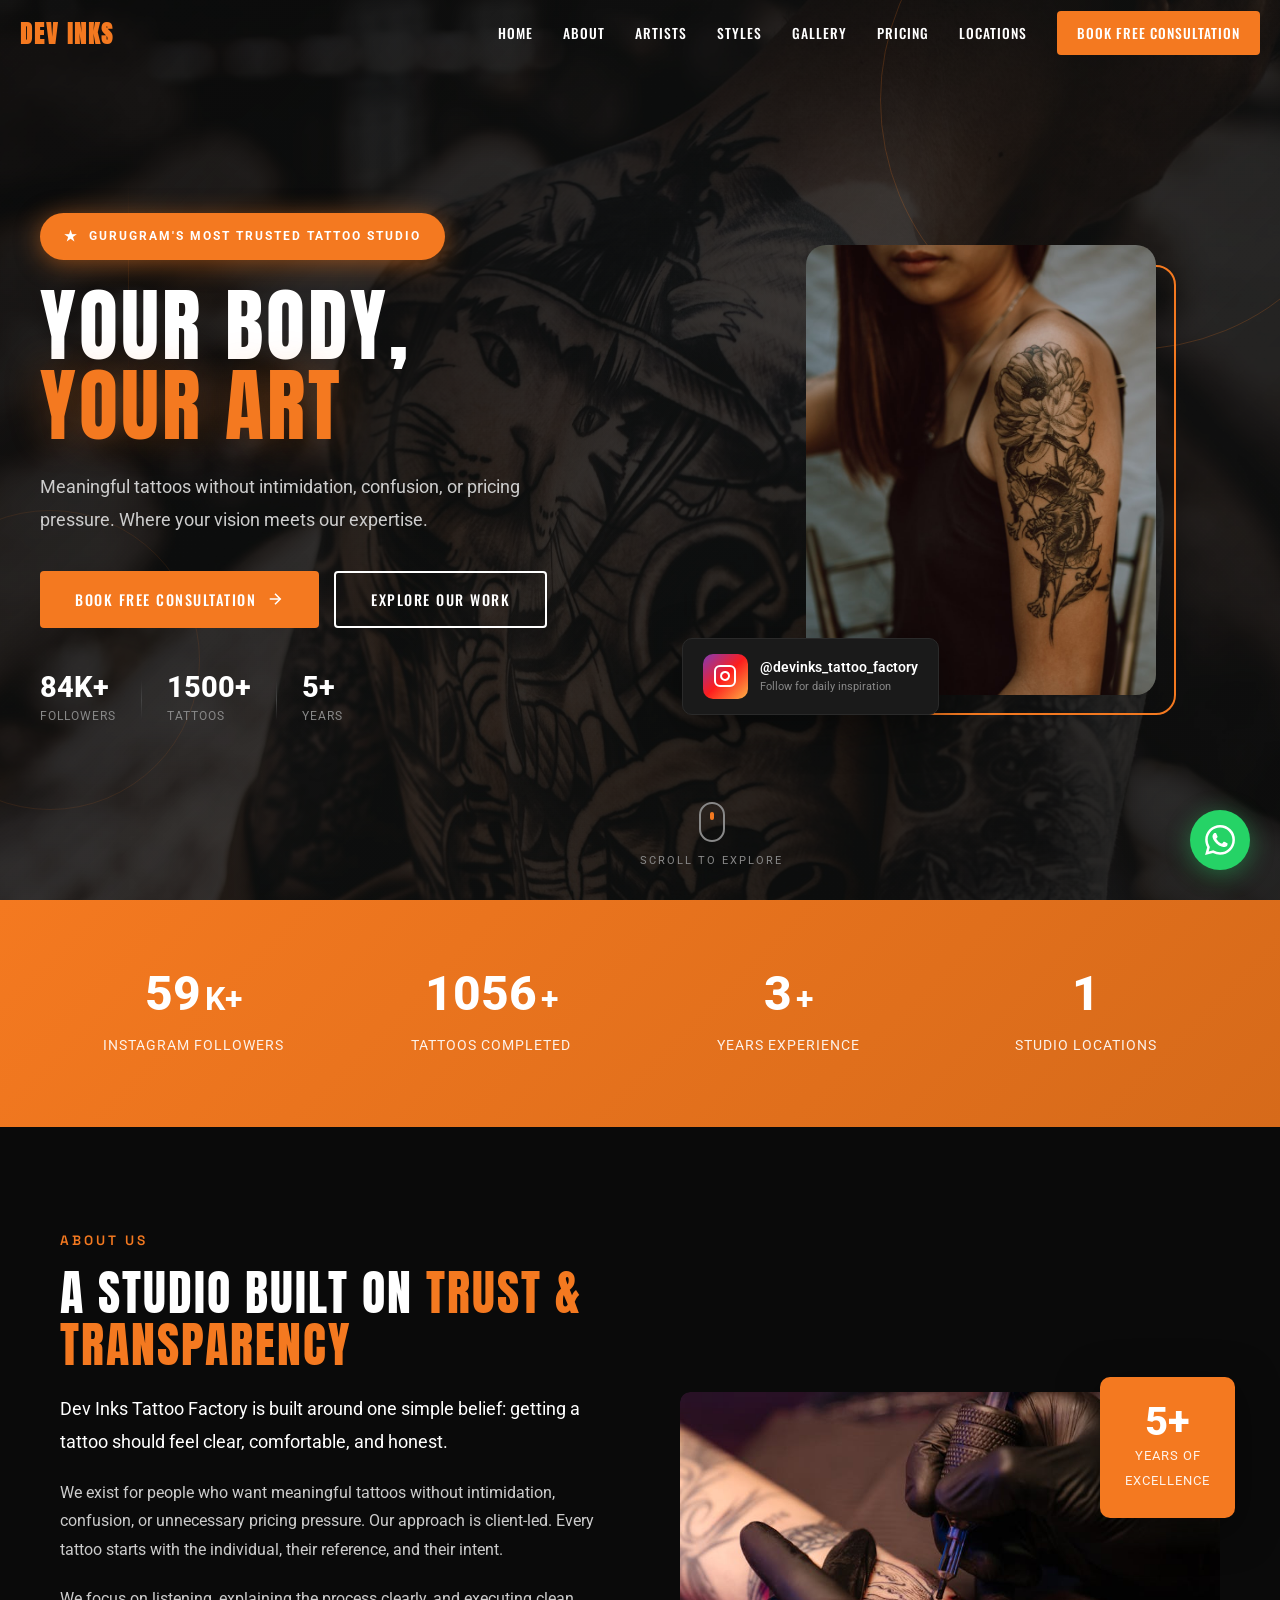
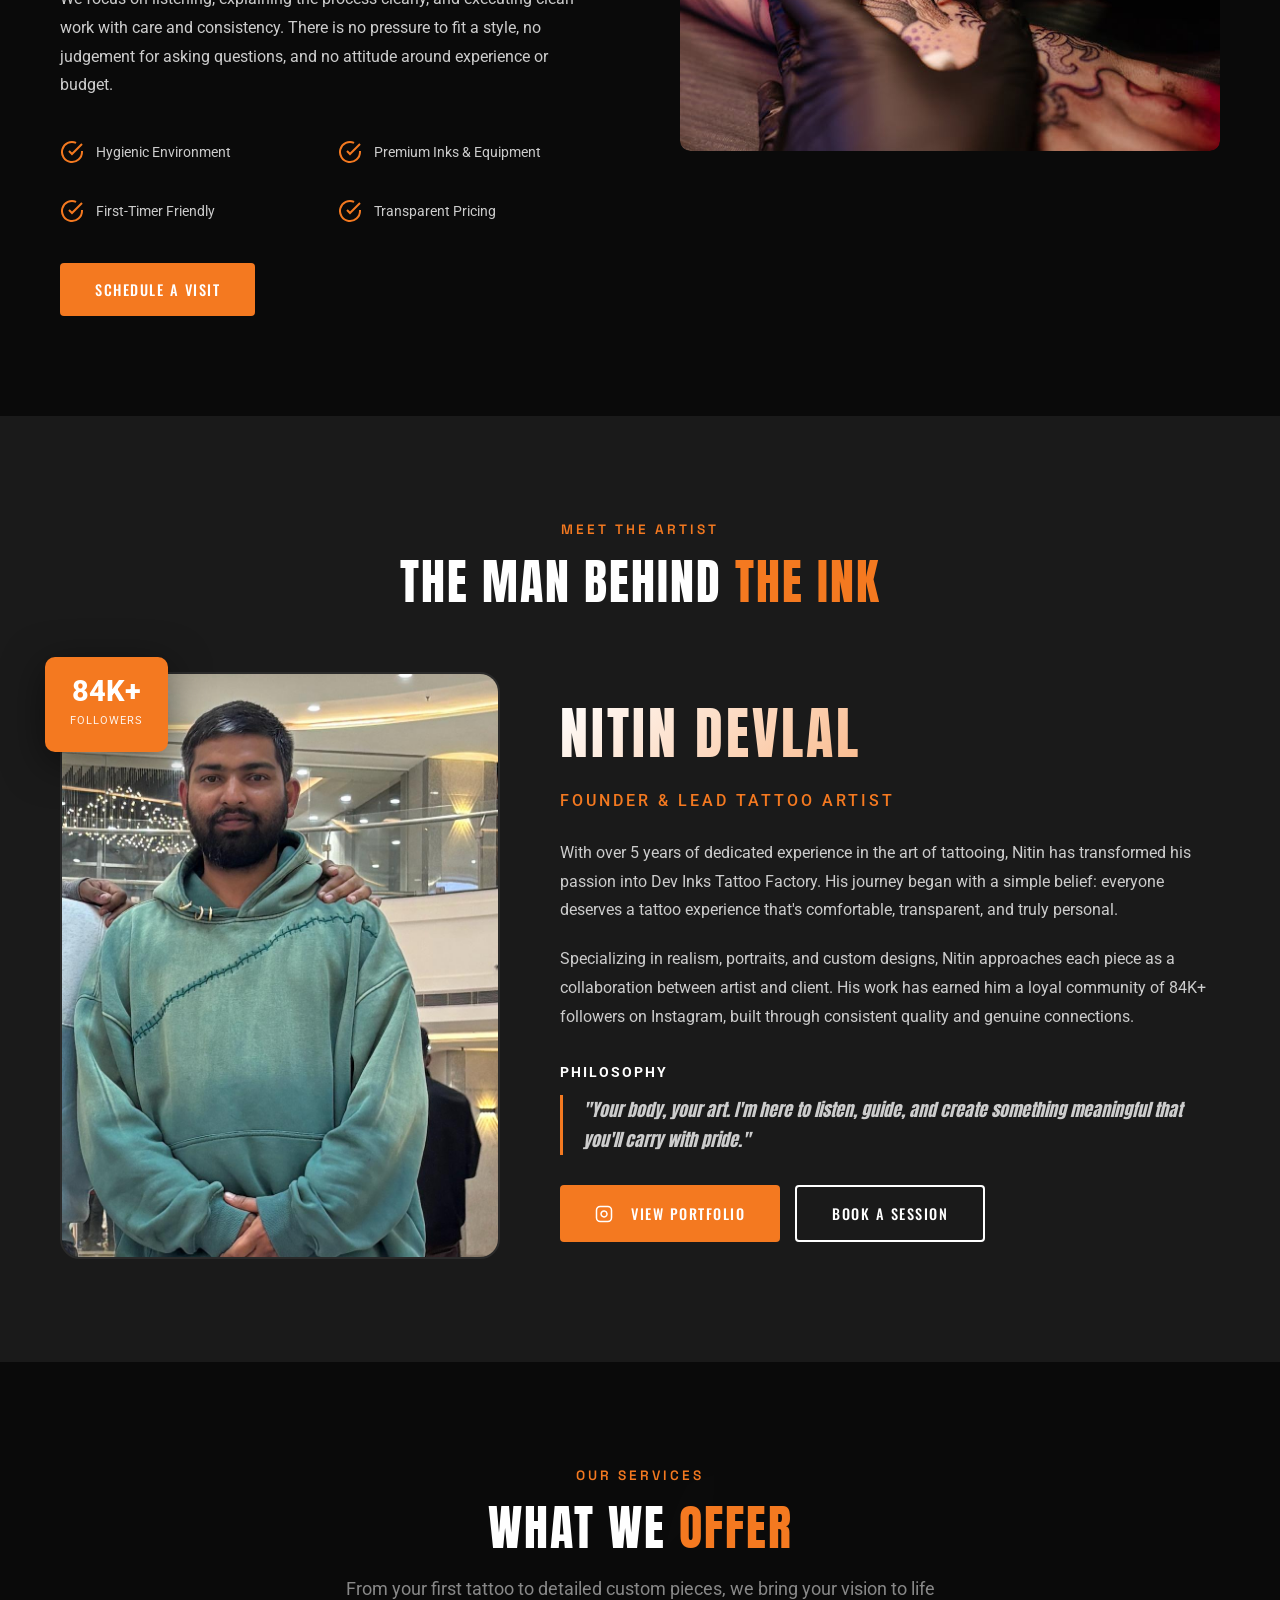
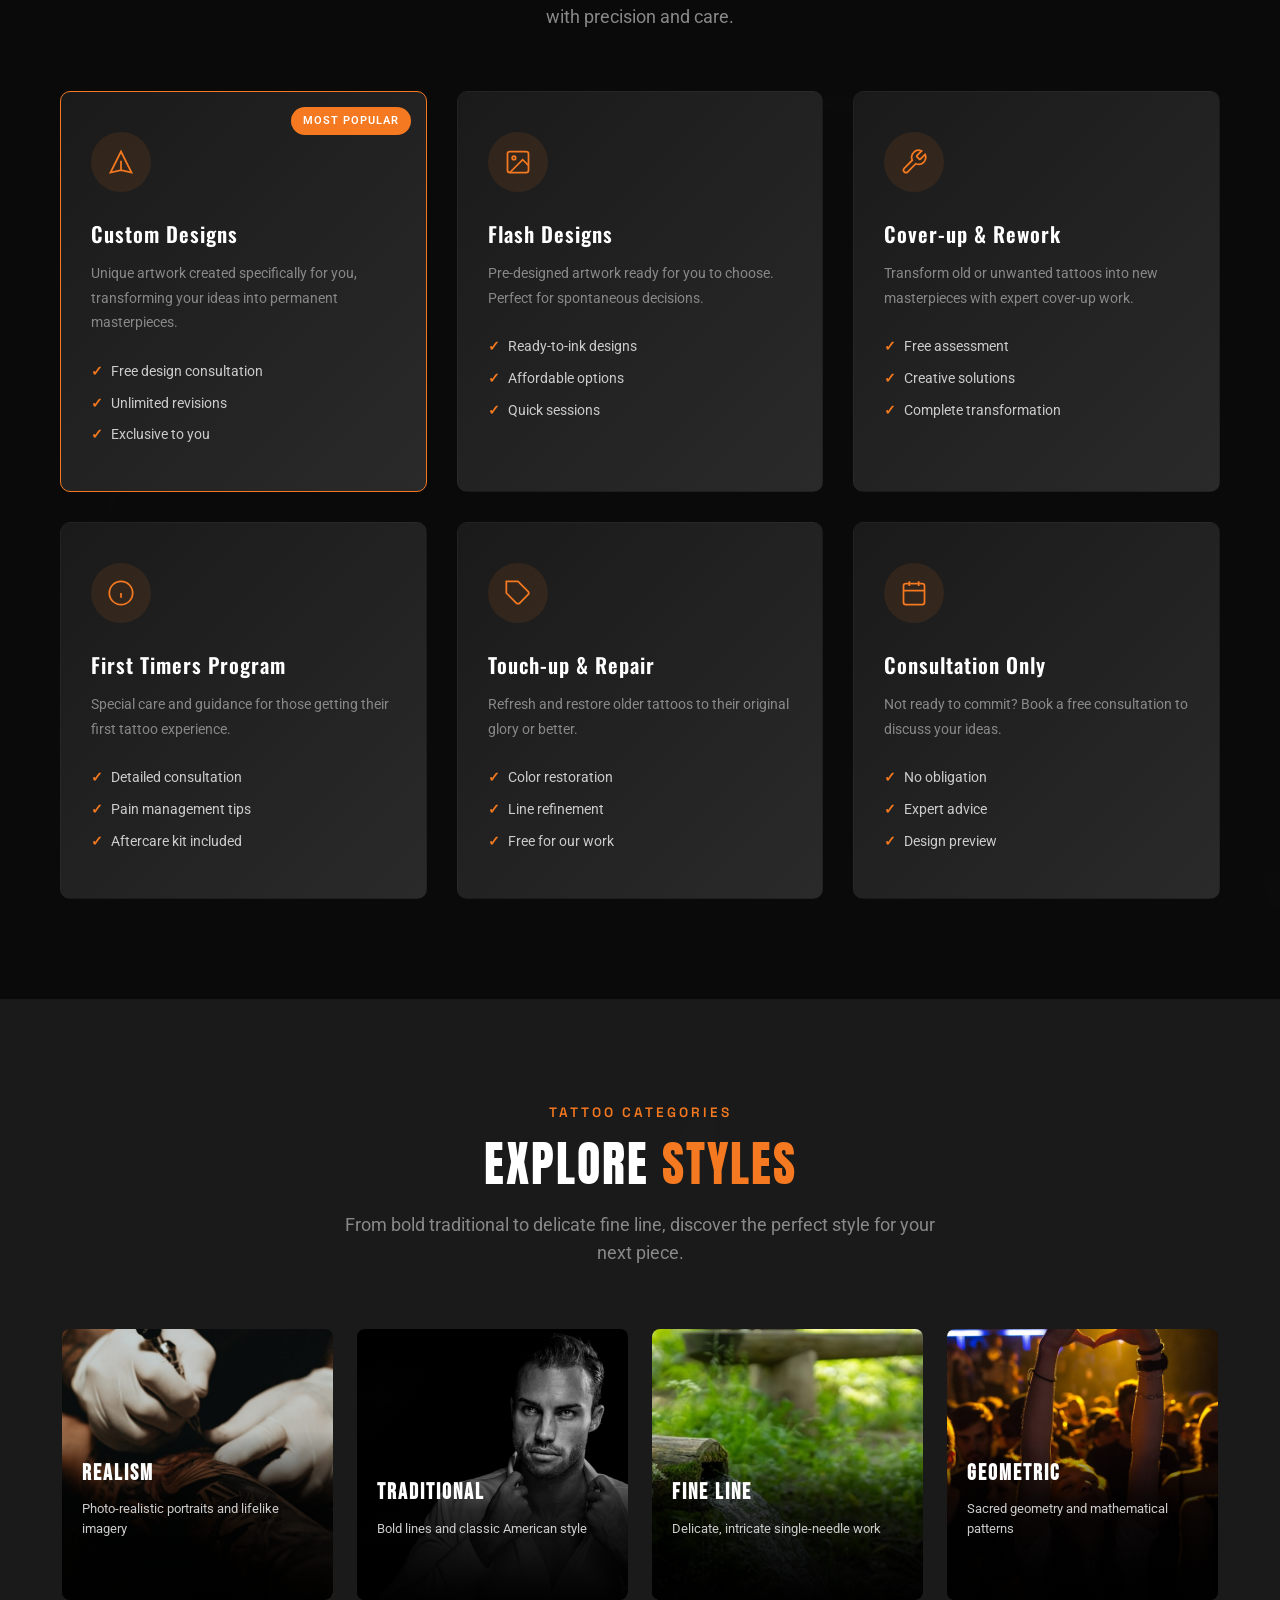
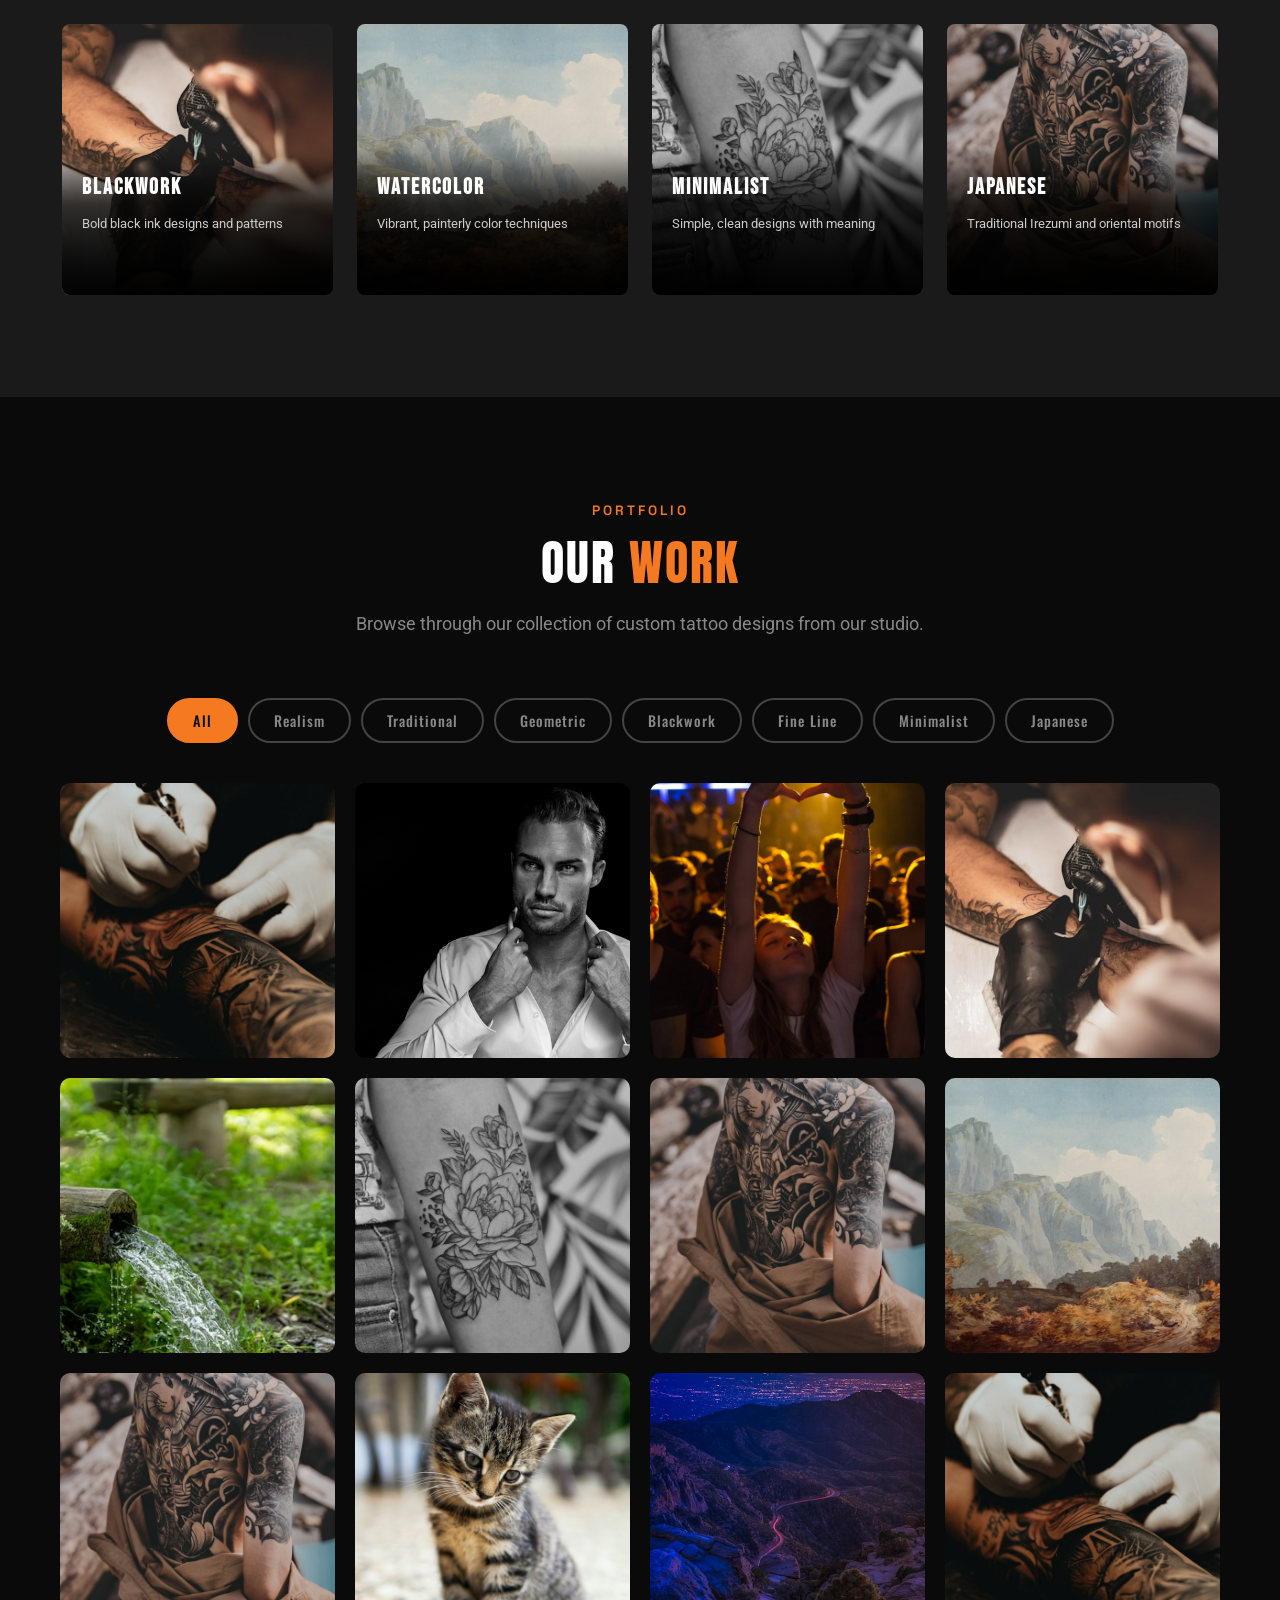
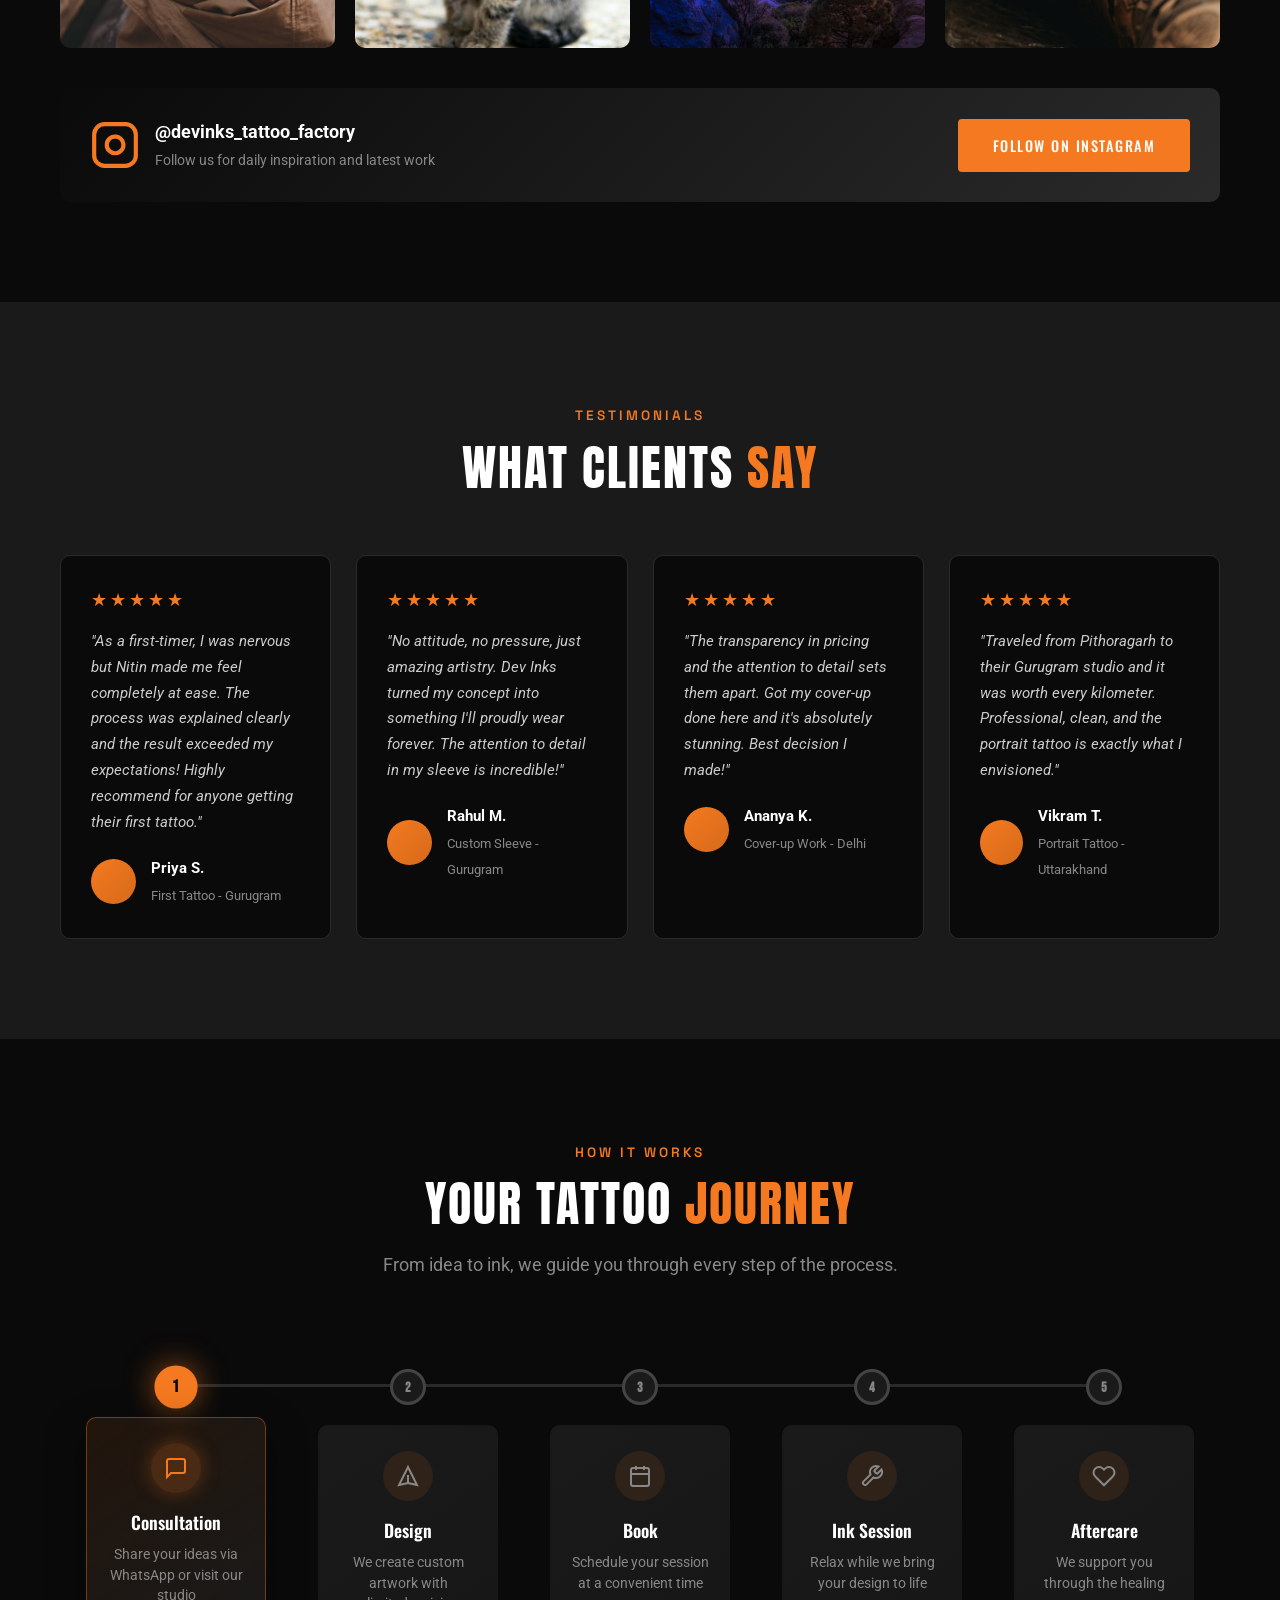
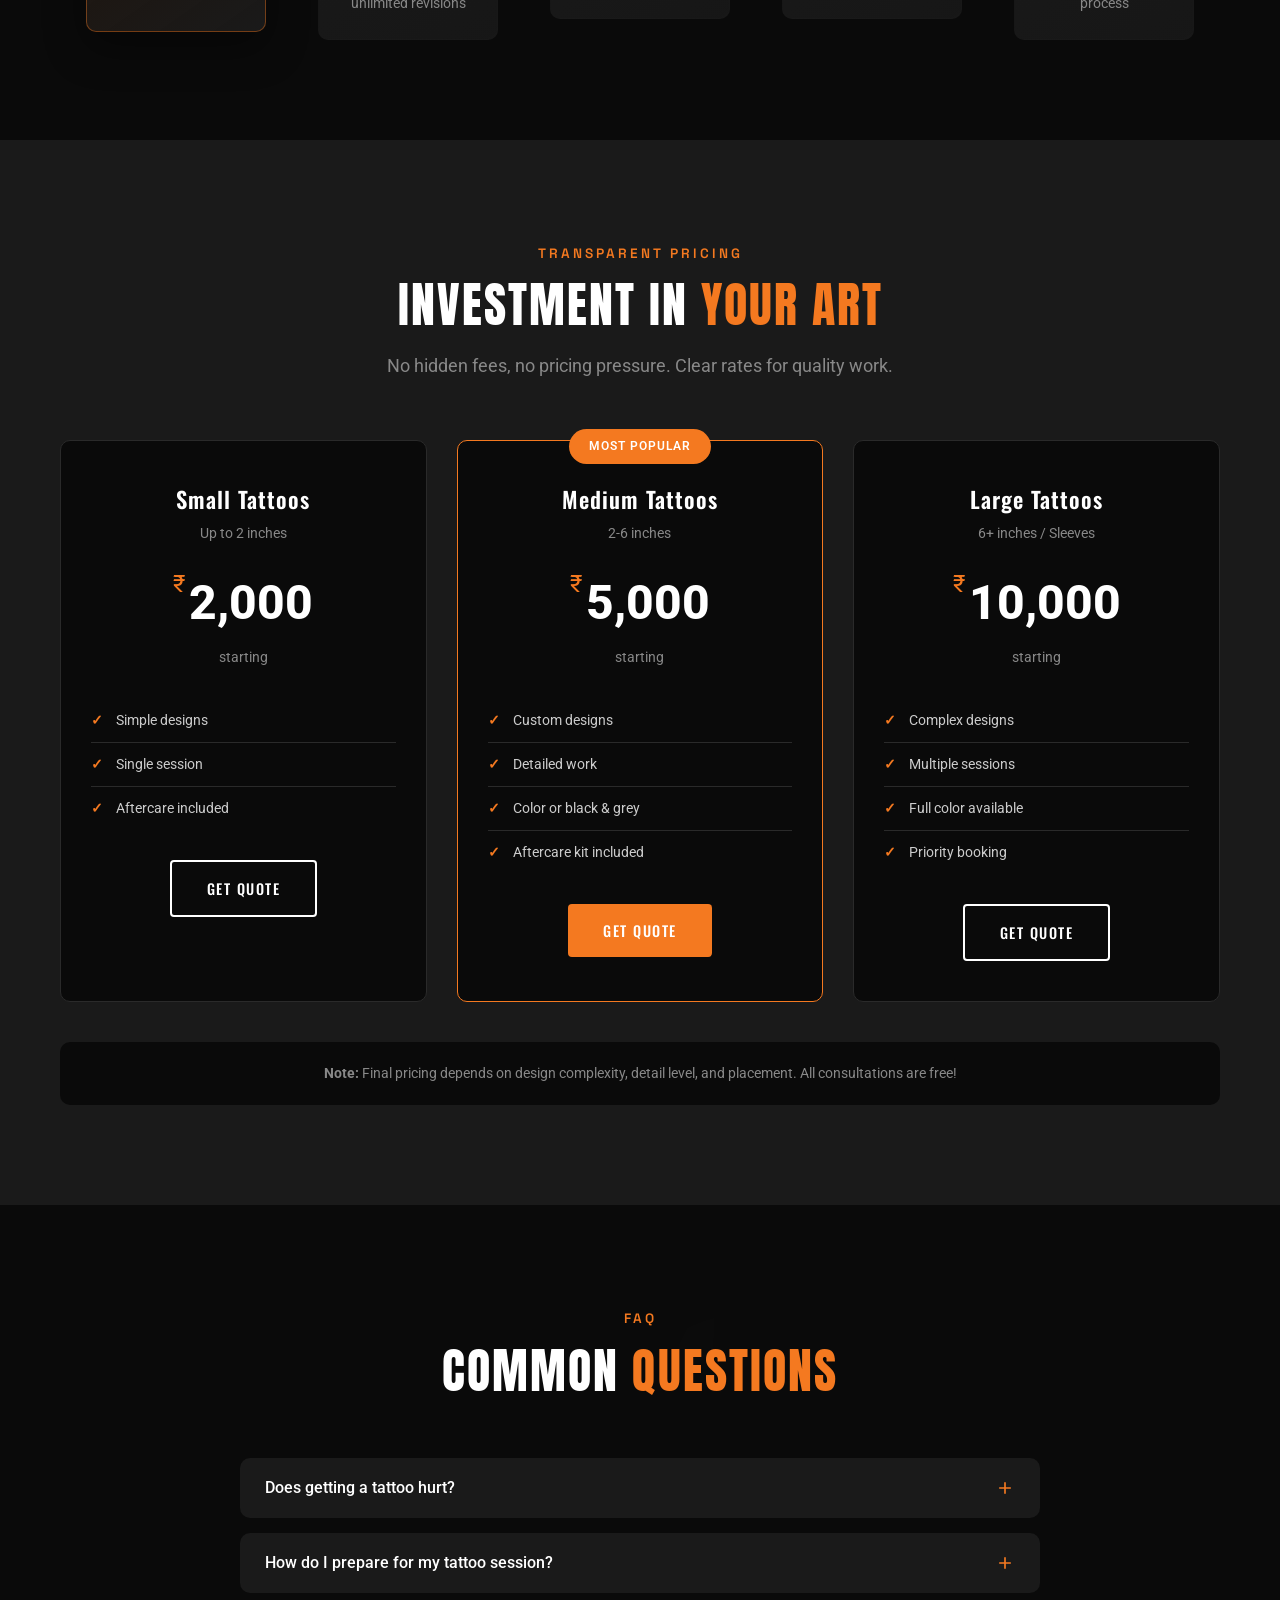
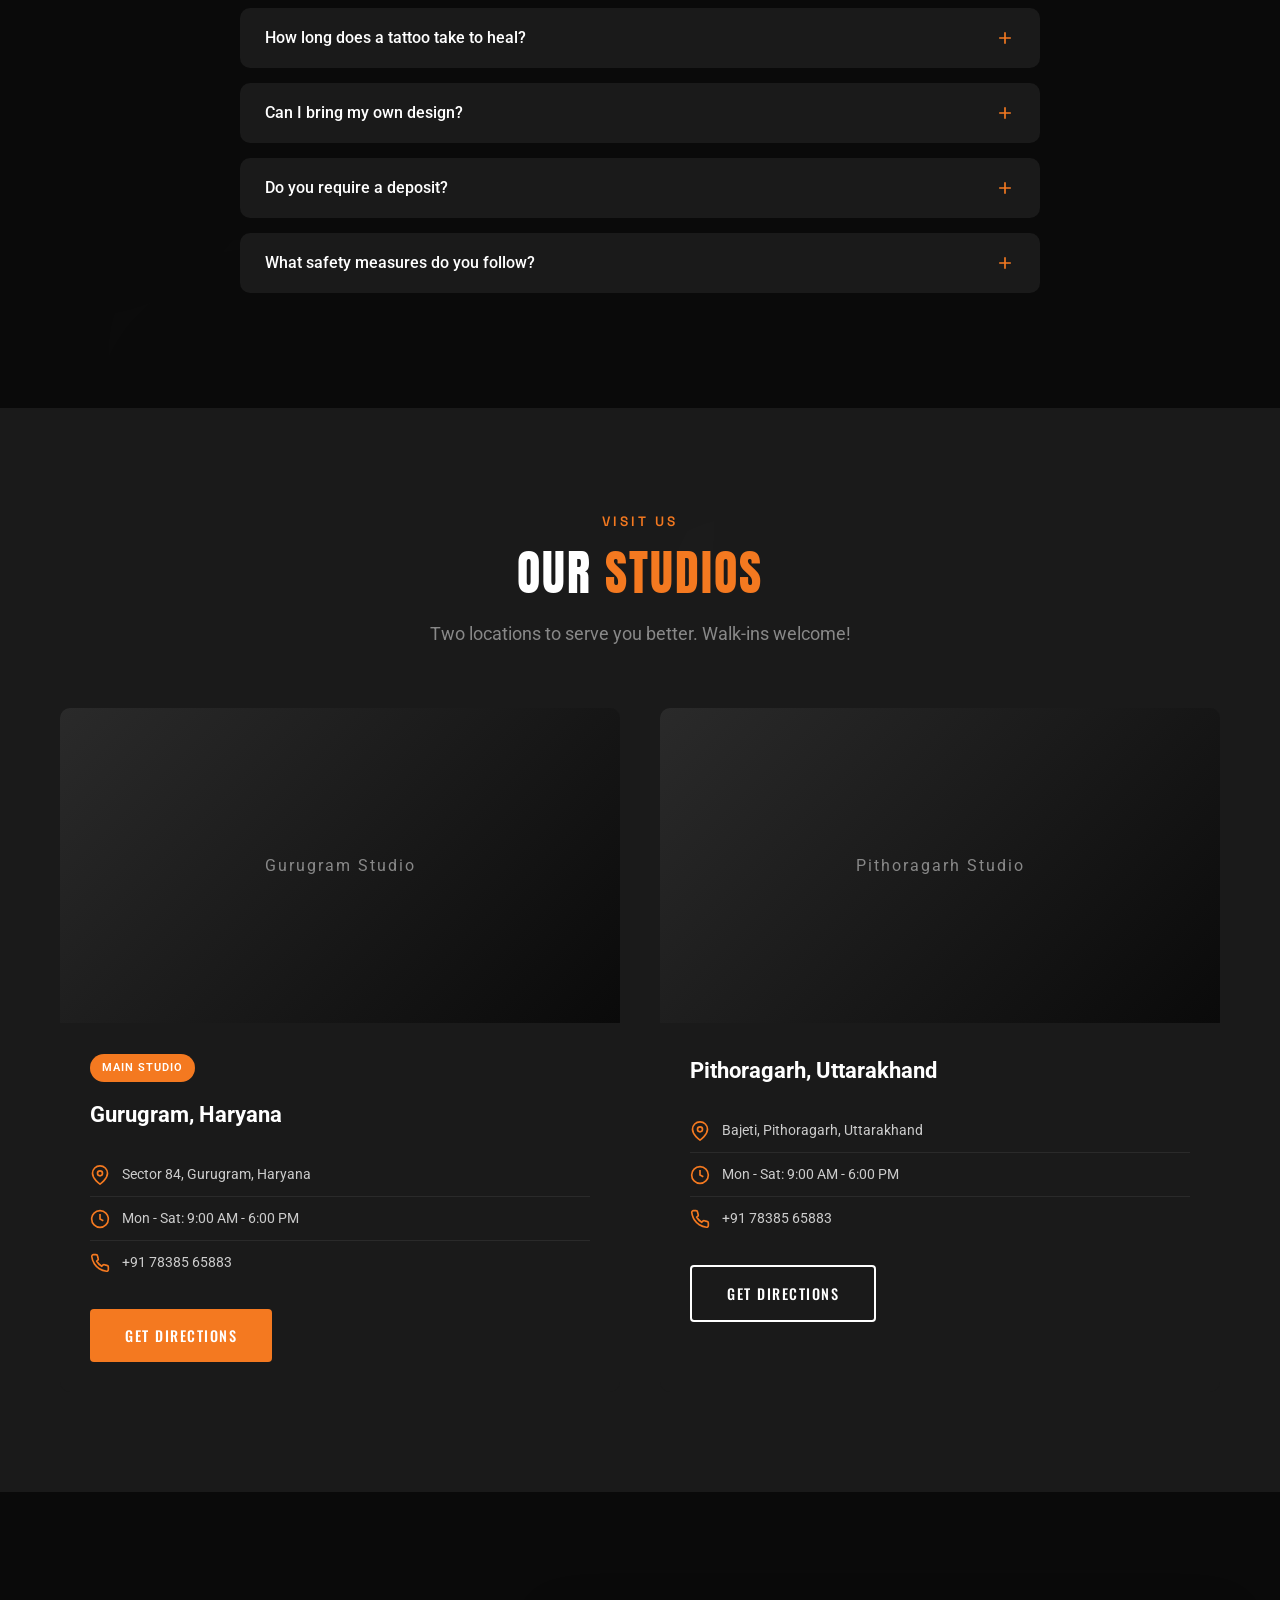
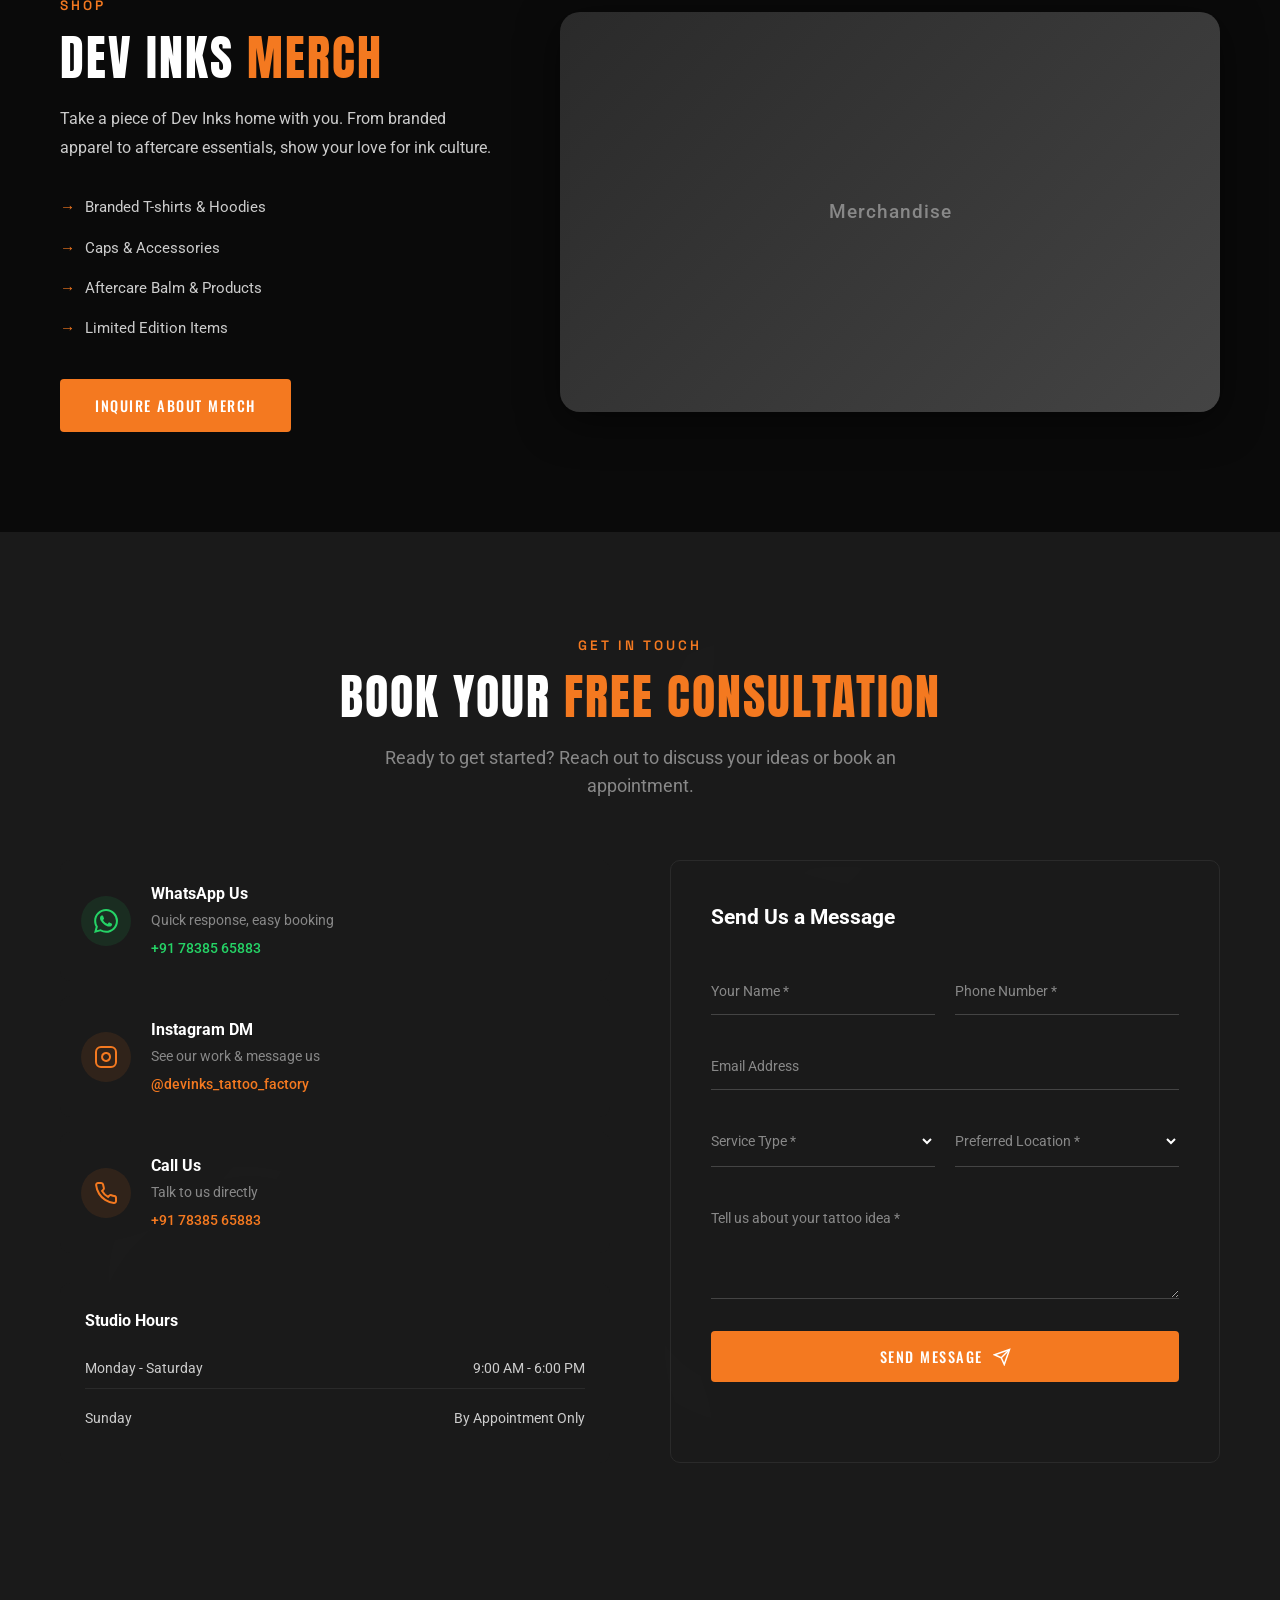
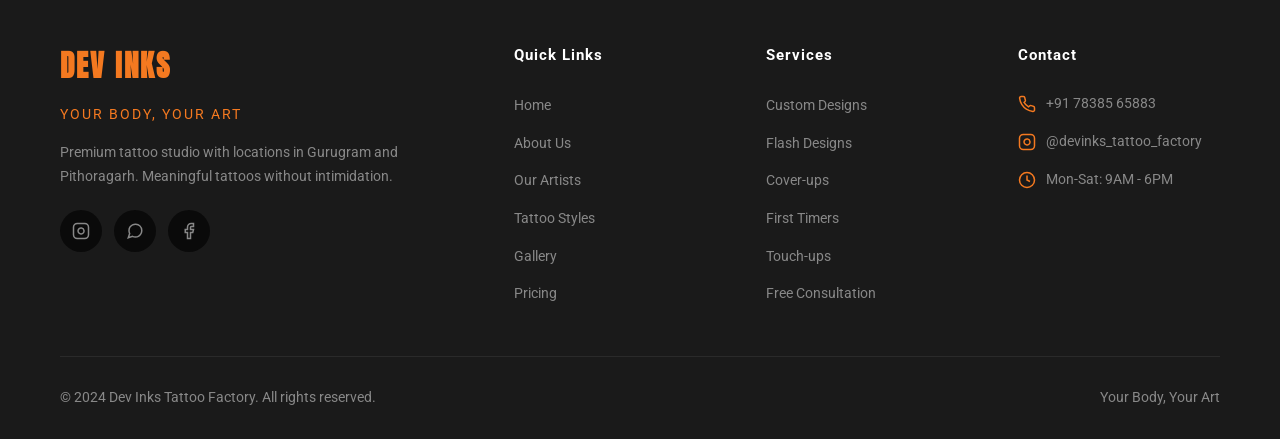
==== commit a3e4eb78: "updated" ====
--- a/index.html
+++ b/index.html
@@ -207,119 +207,12 @@
                 </div>
                 <div class="about-image">
                     <div class="image-frame">
-                        <div class="about-img-placeholder">Studio Image</div>
+                        <img src="assets/images/studio.jpg" alt="Dev Inks Tattoo Studio Interior" class="studio-img">
                     </div>
                     <div class="experience-badge">
                         <span class="exp-number">5+</span>
                         <span class="exp-text">Years of<br>Excellence</span>
                     </div>
-                </div>
-            </div>
-        </div>
-    </section>
-
-    <!-- Services Section -->
-    <section id="services" class="services">
-        <div class="mandala-bg"></div>
-        <div class="container">
-            <div class="section-header">
-                <span class="section-label">Our Services</span>
-                <h2 class="section-title">What We <span class="highlight">Offer</span></h2>
-                <p class="section-subtitle">From your first tattoo to detailed custom pieces, we bring your vision to life with precision and care.</p>
-            </div>
-            <div class="services-grid">
-                <div class="service-card featured">
-                    <div class="service-badge">Most Popular</div>
-                    <div class="service-icon">
-                        <svg viewBox="0 0 24 24" fill="none" stroke="currentColor" stroke-width="1.5">
-                            <path d="M12 19l9 2-9-18-9 18 9-2zm0 0v-8"/>
-                        </svg>
-                    </div>
-                    <h3>Custom Designs</h3>
-                    <p>Unique artwork created specifically for you, transforming your ideas into permanent masterpieces.</p>
-                    <ul class="service-features">
-                        <li>Free design consultation</li>
-                        <li>Unlimited revisions</li>
-                        <li>Exclusive to you</li>
-                    </ul>
-                </div>
-                <div class="service-card">
-                    <div class="service-icon">
-                        <svg viewBox="0 0 24 24" fill="none" stroke="currentColor" stroke-width="1.5">
-                            <rect x="3" y="3" width="18" height="18" rx="2" ry="2"/>
-                            <circle cx="8.5" cy="8.5" r="1.5"/>
-                            <polyline points="21 15 16 10 5 21"/>
-                        </svg>
-                    </div>
-                    <h3>Flash Designs</h3>
-                    <p>Pre-designed artwork ready for you to choose. Perfect for spontaneous decisions.</p>
-                    <ul class="service-features">
-                        <li>Ready-to-ink designs</li>
-                        <li>Affordable options</li>
-                        <li>Quick sessions</li>
-                    </ul>
-                </div>
-                <div class="service-card">
-                    <div class="service-icon">
-                        <svg viewBox="0 0 24 24" fill="none" stroke="currentColor" stroke-width="1.5">
-                            <path d="M14.7 6.3a1 1 0 0 0 0 1.4l1.6 1.6a1 1 0 0 0 1.4 0l3.77-3.77a6 6 0 0 1-7.94 7.94l-6.91 6.91a2.12 2.12 0 0 1-3-3l6.91-6.91a6 6 0 0 1 7.94-7.94l-3.76 3.76z"/>
-                        </svg>
-                    </div>
-                    <h3>Cover-up & Rework</h3>
-                    <p>Transform old or unwanted tattoos into new masterpieces with expert cover-up work.</p>
-                    <ul class="service-features">
-                        <li>Free assessment</li>
-                        <li>Creative solutions</li>
-                        <li>Complete transformation</li>
-                    </ul>
-                </div>
-                <div class="service-card">
-                    <div class="service-icon">
-                        <svg viewBox="0 0 24 24" fill="none" stroke="currentColor" stroke-width="1.5">
-                            <circle cx="12" cy="12" r="10"/>
-                            <path d="M12 16v-4"/>
-                            <path d="M12 8h.01"/>
-                        </svg>
-                    </div>
-                    <h3>First Timers Program</h3>
-                    <p>Special care and guidance for those getting their first tattoo experience.</p>
-                    <ul class="service-features">
-                        <li>Detailed consultation</li>
-                        <li>Pain management tips</li>
-                        <li>Aftercare kit included</li>
-                    </ul>
-                </div>
-                <div class="service-card">
-                    <div class="service-icon">
-                        <svg viewBox="0 0 24 24" fill="none" stroke="currentColor" stroke-width="1.5">
-                            <path d="M20.59 13.41l-7.17 7.17a2 2 0 0 1-2.83 0L2 12V2h10l8.59 8.59a2 2 0 0 1 0 2.82z"/>
-                            <line x1="7" y1="7" x2="7.01" y2="7"/>
-                        </svg>
-                    </div>
-                    <h3>Touch-up & Repair</h3>
-                    <p>Refresh and restore older tattoos to their original glory or better.</p>
-                    <ul class="service-features">
-                        <li>Color restoration</li>
-                        <li>Line refinement</li>
-                        <li>Free for our work</li>
-                    </ul>
-                </div>
-                <div class="service-card">
-                    <div class="service-icon">
-                        <svg viewBox="0 0 24 24" fill="none" stroke="currentColor" stroke-width="1.5">
-                            <rect x="3" y="4" width="18" height="18" rx="2" ry="2"/>
-                            <line x1="16" y1="2" x2="16" y2="6"/>
-                            <line x1="8" y1="2" x2="8" y2="6"/>
-                            <line x1="3" y1="10" x2="21" y2="10"/>
-                        </svg>
-                    </div>
-                    <h3>Consultation Only</h3>
-                    <p>Not ready to commit? Book a free consultation to discuss your ideas.</p>
-                    <ul class="service-features">
-                        <li>No obligation</li>
-                        <li>Expert advice</li>
-                        <li>Design preview</li>
-                    </ul>
                 </div>
             </div>
         </div>
@@ -375,6 +268,113 @@
         </div>
     </section>
 
+    <!-- Services Section -->
+    <section id="services" class="services">
+        <div class="mandala-bg"></div>
+        <div class="container">
+            <div class="section-header">
+                <span class="section-label">Our Services</span>
+                <h2 class="section-title">What We <span class="highlight">Offer</span></h2>
+                <p class="section-subtitle">From your first tattoo to detailed custom pieces, we bring your vision to life with precision and care.</p>
+            </div>
+            <div class="services-grid">
+                <div class="service-card featured">
+                    <div class="service-badge">Most Popular</div>
+                    <div class="service-icon">
+                        <svg viewBox="0 0 24 24" fill="none" stroke="currentColor" stroke-width="1.5">
+                            <path d="M12 19l9 2-9-18-9 18 9-2zm0 0v-8"/>
+                        </svg>
+                    </div>
+                    <h3>Custom Designs</h3>
+                    <p>Unique artwork created specifically for you, transforming your ideas into permanent masterpieces.</p>
+                    <ul class="service-features">
+                        <li>Free design consultation</li>
+                        <li>Unlimited revisions</li>
+                        <li>Exclusive to you</li>
+                    </ul>
+                </div>
+                <div class="service-card">
+                    <div class="service-icon">
+                        <svg viewBox="0 0 24 24" fill="none" stroke="currentColor" stroke-width="1.5">
+                            <rect x="3" y="3" width="18" height="18" rx="2" ry="2"/>
+                            <circle cx="8.5" cy="8.5" r="1.5"/>
+                            <polyline points="21 15 16 10 5 21"/>
+                        </svg>
+                    </div>
+                    <h3>Flash Designs</h3>
+                    <p>Pre-designed artwork ready for you to choose. Perfect for spontaneous decisions.</p>
+                    <ul class="service-features">
+                        <li>Ready-to-ink designs</li>
+                        <li>Affordable options</li>
+                        <li>Quick sessions</li>
+                    </ul>
+                </div>
+                <div class="service-card">
+                    <div class="service-icon">
+                        <svg viewBox="0 0 24 24" fill="none" stroke="currentColor" stroke-width="1.5">
+                            <path d="M14.7 6.3a1 1 0 0 0 0 1.4l1.6 1.6a1 1 0 0 0 1.4 0l3.77-3.77a6 6 0 0 1-7.94 7.94l-6.91 6.91a2.12 2.12 0 0 1-3-3l6.91-6.91a6 6 0 0 1 7.94-7.94l-3.76 3.76z"/>
+                        </svg>
+                    </div>
+                    <h3>Cover-up & Rework</h3>
+                    <p>Transform old or unwanted tattoos into new masterpieces with expert cover-up work.</p>
+                    <ul class="service-features">
+                        <li>Free assessment</li>
+                        <li>Creative solutions</li>
+                        <li>Complete transformation</li>
+                    </ul>
+                </div>
+                <div class="service-card">
+                    <div class="service-icon">
+                        <svg viewBox="0 0 24 24" fill="none" stroke="currentColor" stroke-width="1.5">
+                            <circle cx="12" cy="12" r="10"/>
+                            <path d="M12 16v-4"/>
+                            <path d="M12 8h.01"/>
+                        </svg>
+                    </div>
+                    <h3>First Timers Program</h3>
+                    <p>Special care and guidance for those getting their first tattoo experience.</p>
+                    <ul class="service-features">
+                        <li>Detailed consultation</li>
+                        <li>Pain management tips</li>
+                        <li>Aftercare kit included</li>
+                    </ul>
+                </div>
+                <div class="service-card">
+                    <div class="service-icon">
+                        <svg viewBox="0 0 24 24" fill="none" stroke="currentColor" stroke-width="1.5">
+                            <path d="M20.59 13.41l-7.17 7.17a2 2 0 0 1-2.83 0L2 12V2h10l8.59 8.59a2 2 0 0 1 0 2.82z"/>
+                            <line x1="7" y1="7" x2="7.01" y2="7"/>
+                        </svg>
+                    </div>
+                    <h3>Touch-up & Repair</h3>
+                    <p>Refresh and restore older tattoos to their original glory or better.</p>
+                    <ul class="service-features">
+                        <li>Color restoration</li>
+                        <li>Line refinement</li>
+                        <li>Free for our work</li>
+                    </ul>
+                </div>
+                <div class="service-card">
+                    <div class="service-icon">
+                        <svg viewBox="0 0 24 24" fill="none" stroke="currentColor" stroke-width="1.5">
+                            <rect x="3" y="4" width="18" height="18" rx="2" ry="2"/>
+                            <line x1="16" y1="2" x2="16" y2="6"/>
+                            <line x1="8" y1="2" x2="8" y2="6"/>
+                            <line x1="3" y1="10" x2="21" y2="10"/>
+                        </svg>
+                    </div>
+                    <h3>Consultation Only</h3>
+                    <p>Not ready to commit? Book a free consultation to discuss your ideas.</p>
+                    <ul class="service-features">
+                        <li>No obligation</li>
+                        <li>Expert advice</li>
+                        <li>Design preview</li>
+                    </ul>
+                </div>
+            </div>
+        </div>
+    </section>
+
     <!-- Tattoo Styles Section -->
     <section id="styles" class="styles">
         <div class="mandala-bg"></div>
@@ -477,9 +477,107 @@
                 <h2 class="section-title">Our <span class="highlight">Work</span></h2>
                 <p class="section-subtitle">Browse through our collection of custom tattoo designs from our studio.</p>
             </div>
-            <div class="gallery-showcase">
-                <div class="gallery-showcase-placeholder">Portfolio Gallery</div>
-            </div>
+
+            <!-- Gallery Filter Tabs -->
+            <div class="gallery-filters">
+                <button class="filter-btn active" data-filter="all">All</button>
+                <button class="filter-btn" data-filter="realism">Realism</button>
+                <button class="filter-btn" data-filter="traditional">Traditional</button>
+                <button class="filter-btn" data-filter="geometric">Geometric</button>
+                <button class="filter-btn" data-filter="blackwork">Blackwork</button>
+                <button class="filter-btn" data-filter="fineline">Fine Line</button>
+                <button class="filter-btn" data-filter="minimalist">Minimalist</button>
+                <button class="filter-btn" data-filter="japanese">Japanese</button>
+            </div>
+
+            <!-- Gallery Grid -->
+            <div class="gallery-grid">
+                <div class="gallery-item" data-category="realism">
+                    <img src="assets/images/style-realism.jpg" alt="Realism Tattoo" loading="lazy">
+                    <div class="gallery-overlay">
+                        <span class="gallery-category">Realism</span>
+                        <h4>Portrait Work</h4>
+                    </div>
+                </div>
+                <div class="gallery-item" data-category="traditional">
+                    <img src="assets/images/style-traditional.jpg" alt="Traditional Tattoo" loading="lazy">
+                    <div class="gallery-overlay">
+                        <span class="gallery-category">Traditional</span>
+                        <h4>Classic American</h4>
+                    </div>
+                </div>
+                <div class="gallery-item" data-category="geometric">
+                    <img src="assets/images/style-geometric.jpg" alt="Geometric Tattoo" loading="lazy">
+                    <div class="gallery-overlay">
+                        <span class="gallery-category">Geometric</span>
+                        <h4>Sacred Patterns</h4>
+                    </div>
+                </div>
+                <div class="gallery-item" data-category="blackwork">
+                    <img src="assets/images/style-blackwork.jpg" alt="Blackwork Tattoo" loading="lazy">
+                    <div class="gallery-overlay">
+                        <span class="gallery-category">Blackwork</span>
+                        <h4>Bold Designs</h4>
+                    </div>
+                </div>
+                <div class="gallery-item" data-category="fineline">
+                    <img src="assets/images/style-fineline.jpg" alt="Fine Line Tattoo" loading="lazy">
+                    <div class="gallery-overlay">
+                        <span class="gallery-category">Fine Line</span>
+                        <h4>Delicate Art</h4>
+                    </div>
+                </div>
+                <div class="gallery-item" data-category="minimalist">
+                    <img src="assets/images/style-minimalist.jpg" alt="Minimalist Tattoo" loading="lazy">
+                    <div class="gallery-overlay">
+                        <span class="gallery-category">Minimalist</span>
+                        <h4>Simple Beauty</h4>
+                    </div>
+                </div>
+                <div class="gallery-item" data-category="japanese">
+                    <img src="assets/images/style-japanese.jpg" alt="Japanese Tattoo" loading="lazy">
+                    <div class="gallery-overlay">
+                        <span class="gallery-category">Japanese</span>
+                        <h4>Irezumi Style</h4>
+                    </div>
+                </div>
+                <div class="gallery-item" data-category="watercolor">
+                    <img src="assets/images/style-watercolor.jpg" alt="Watercolor Tattoo" loading="lazy">
+                    <div class="gallery-overlay">
+                        <span class="gallery-category">Watercolor</span>
+                        <h4>Painterly Art</h4>
+                    </div>
+                </div>
+                <div class="gallery-item" data-category="realism">
+                    <img src="assets/images/gallery-1.jpg" alt="Realism Tattoo Work" loading="lazy">
+                    <div class="gallery-overlay">
+                        <span class="gallery-category">Realism</span>
+                        <h4>Custom Portrait</h4>
+                    </div>
+                </div>
+                <div class="gallery-item" data-category="blackwork">
+                    <img src="assets/images/gallery-2.jpg" alt="Blackwork Tattoo Design" loading="lazy">
+                    <div class="gallery-overlay">
+                        <span class="gallery-category">Blackwork</span>
+                        <h4>Dark Art</h4>
+                    </div>
+                </div>
+                <div class="gallery-item" data-category="geometric">
+                    <img src="assets/images/gallery-3.jpg" alt="Geometric Pattern Tattoo" loading="lazy">
+                    <div class="gallery-overlay">
+                        <span class="gallery-category">Geometric</span>
+                        <h4>Mandala Design</h4>
+                    </div>
+                </div>
+                <div class="gallery-item" data-category="traditional">
+                    <img src="assets/images/gallery-4.jpg" alt="Traditional Sleeve" loading="lazy">
+                    <div class="gallery-overlay">
+                        <span class="gallery-category">Traditional</span>
+                        <h4>Sleeve Work</h4>
+                    </div>
+                </div>
+            </div>
+
             <div class="gallery-instagram">
                 <div class="instagram-header">
                     <div class="instagram-info">
@@ -499,77 +597,156 @@
         </div>
     </section>
 
-    <!-- Process Section -->
-    <section class="process">
-        <div class="mandala-bg"></div>
+    <!-- Testimonials Section -->
+    <section class="testimonials">
+        <div class="container">
+            <div class="section-header">
+                <span class="section-label">Testimonials</span>
+                <h2 class="section-title">What Clients <span class="highlight">Say</span></h2>
+            </div>
+            <div class="testimonials-slider">
+                <div class="testimonial-card">
+                    <div class="testimonial-rating">
+                        <span>★★★★★</span>
+                    </div>
+                    <div class="testimonial-content">
+                        <p>"As a first-timer, I was nervous but Nitin made me feel completely at ease. The process was explained clearly and the result exceeded my expectations! Highly recommend for anyone getting their first tattoo."</p>
+                    </div>
+                    <div class="testimonial-author">
+                        <div class="author-avatar"></div>
+                        <div class="author-info">
+                            <h4>Priya S.</h4>
+                            <span>First Tattoo - Gurugram</span>
+                        </div>
+                    </div>
+                </div>
+                <div class="testimonial-card">
+                    <div class="testimonial-rating">
+                        <span>★★★★★</span>
+                    </div>
+                    <div class="testimonial-content">
+                        <p>"No attitude, no pressure, just amazing artistry. Dev Inks turned my concept into something I'll proudly wear forever. The attention to detail in my sleeve is incredible!"</p>
+                    </div>
+                    <div class="testimonial-author">
+                        <div class="author-avatar"></div>
+                        <div class="author-info">
+                            <h4>Rahul M.</h4>
+                            <span>Custom Sleeve - Gurugram</span>
+                        </div>
+                    </div>
+                </div>
+                <div class="testimonial-card">
+                    <div class="testimonial-rating">
+                        <span>★★★★★</span>
+                    </div>
+                    <div class="testimonial-content">
+                        <p>"The transparency in pricing and the attention to detail sets them apart. Got my cover-up done here and it's absolutely stunning. Best decision I made!"</p>
+                    </div>
+                    <div class="testimonial-author">
+                        <div class="author-avatar"></div>
+                        <div class="author-info">
+                            <h4>Ananya K.</h4>
+                            <span>Cover-up Work - Delhi</span>
+                        </div>
+                    </div>
+                </div>
+                <div class="testimonial-card">
+                    <div class="testimonial-rating">
+                        <span>★★★★★</span>
+                    </div>
+                    <div class="testimonial-content">
+                        <p>"Traveled from Pithoragarh to their Gurugram studio and it was worth every kilometer. Professional, clean, and the portrait tattoo is exactly what I envisioned."</p>
+                    </div>
+                    <div class="testimonial-author">
+                        <div class="author-avatar"></div>
+                        <div class="author-info">
+                            <h4>Vikram T.</h4>
+                            <span>Portrait Tattoo - Uttarakhand</span>
+                        </div>
+                    </div>
+                </div>
+            </div>
+        </div>
+    </section>
+
+    <!-- Process/Journey Section -->
+    <section class="journey" id="journey">
         <div class="container">
             <div class="section-header">
                 <span class="section-label">How It Works</span>
                 <h2 class="section-title">Your Tattoo <span class="highlight">Journey</span></h2>
                 <p class="section-subtitle">From idea to ink, we guide you through every step of the process.</p>
             </div>
-            <div class="process-timeline">
-                <div class="process-step">
-                    <div class="step-icon">
-                        <svg viewBox="0 0 24 24" fill="none" stroke="currentColor" stroke-width="2">
-                            <path d="M21 15a2 2 0 0 1-2 2H7l-4 4V5a2 2 0 0 1 2-2h14a2 2 0 0 1 2 2z"/>
-                        </svg>
-                    </div>
-                    <div class="step-number">01</div>
-                    <div class="step-content">
-                        <h3>Free Consultation</h3>
-                        <p>Share your ideas via WhatsApp, Instagram, or visit our studio. We'll discuss your vision, placement, size, and answer all your questions.</p>
-                    </div>
-                </div>
-                <div class="process-step">
-                    <div class="step-icon">
-                        <svg viewBox="0 0 24 24" fill="none" stroke="currentColor" stroke-width="2">
-                            <path d="M12 19l9 2-9-18-9 18 9-2zm0 0v-8"/>
-                        </svg>
-                    </div>
-                    <div class="step-number">02</div>
-                    <div class="step-content">
-                        <h3>Custom Design</h3>
-                        <p>Our artists create a custom design based on your input. You'll see a preview and can request revisions until it's perfect.</p>
-                    </div>
-                </div>
-                <div class="process-step">
-                    <div class="step-icon">
-                        <svg viewBox="0 0 24 24" fill="none" stroke="currentColor" stroke-width="2">
-                            <rect x="3" y="4" width="18" height="18" rx="2" ry="2"/>
-                            <line x1="16" y1="2" x2="16" y2="6"/>
-                            <line x1="8" y1="2" x2="8" y2="6"/>
-                            <line x1="3" y1="10" x2="21" y2="10"/>
-                        </svg>
-                    </div>
-                    <div class="step-number">03</div>
-                    <div class="step-content">
-                        <h3>Book Your Session</h3>
-                        <p>Once approved, we'll schedule your session at a time that works for you. A deposit secures your appointment.</p>
-                    </div>
-                </div>
-                <div class="process-step">
-                    <div class="step-icon">
-                        <svg viewBox="0 0 24 24" fill="none" stroke="currentColor" stroke-width="2">
-                            <path d="M14.7 6.3a1 1 0 0 0 0 1.4l1.6 1.6a1 1 0 0 0 1.4 0l3.77-3.77a6 6 0 0 1-7.94 7.94l-6.91 6.91a2.12 2.12 0 0 1-3-3l6.91-6.91a6 6 0 0 1 7.94-7.94l-3.76 3.76z"/>
-                        </svg>
-                    </div>
-                    <div class="step-number">04</div>
-                    <div class="step-content">
-                        <h3>Tattoo Session</h3>
-                        <p>Relax in our comfortable, hygienic studio as our artist brings your design to life with precision and care.</p>
-                    </div>
-                </div>
-                <div class="process-step">
-                    <div class="step-icon">
-                        <svg viewBox="0 0 24 24" fill="none" stroke="currentColor" stroke-width="2">
-                            <path d="M20.84 4.61a5.5 5.5 0 0 0-7.78 0L12 5.67l-1.06-1.06a5.5 5.5 0 0 0-7.78 7.78l1.06 1.06L12 21.23l7.78-7.78 1.06-1.06a5.5 5.5 0 0 0 0-7.78z"/>
-                        </svg>
-                    </div>
-                    <div class="step-number">05</div>
-                    <div class="step-content">
-                        <h3>Aftercare Support</h3>
-                        <p>We provide detailed aftercare instructions and are always available for questions during your healing journey.</p>
+
+            <!-- Horizontal Timeline -->
+            <div class="journey-timeline">
+                <div class="timeline-track"></div>
+
+                <div class="journey-step" data-step="1">
+                    <div class="step-dot"><span>1</span></div>
+                    <div class="step-card">
+                        <div class="step-icon">
+                            <svg viewBox="0 0 24 24" fill="none" stroke="currentColor" stroke-width="2">
+                                <path d="M21 15a2 2 0 0 1-2 2H7l-4 4V5a2 2 0 0 1 2-2h14a2 2 0 0 1 2 2z"/>
+                            </svg>
+                        </div>
+                        <h3>Consultation</h3>
+                        <p>Share your ideas via WhatsApp or visit our studio</p>
+                    </div>
+                </div>
+
+                <div class="journey-step" data-step="2">
+                    <div class="step-dot"><span>2</span></div>
+                    <div class="step-card">
+                        <div class="step-icon">
+                            <svg viewBox="0 0 24 24" fill="none" stroke="currentColor" stroke-width="2">
+                                <path d="M12 19l9 2-9-18-9 18 9-2zm0 0v-8"/>
+                            </svg>
+                        </div>
+                        <h3>Design</h3>
+                        <p>We create custom artwork with unlimited revisions</p>
+                    </div>
+                </div>
+
+                <div class="journey-step" data-step="3">
+                    <div class="step-dot"><span>3</span></div>
+                    <div class="step-card">
+                        <div class="step-icon">
+                            <svg viewBox="0 0 24 24" fill="none" stroke="currentColor" stroke-width="2">
+                                <rect x="3" y="4" width="18" height="18" rx="2" ry="2"/>
+                                <line x1="16" y1="2" x2="16" y2="6"/>
+                                <line x1="8" y1="2" x2="8" y2="6"/>
+                                <line x1="3" y1="10" x2="21" y2="10"/>
+                            </svg>
+                        </div>
+                        <h3>Book</h3>
+                        <p>Schedule your session at a convenient time</p>
+                    </div>
+                </div>
+
+                <div class="journey-step" data-step="4">
+                    <div class="step-dot"><span>4</span></div>
+                    <div class="step-card">
+                        <div class="step-icon">
+                            <svg viewBox="0 0 24 24" fill="none" stroke="currentColor" stroke-width="2">
+                                <path d="M14.7 6.3a1 1 0 0 0 0 1.4l1.6 1.6a1 1 0 0 0 1.4 0l3.77-3.77a6 6 0 0 1-7.94 7.94l-6.91 6.91a2.12 2.12 0 0 1-3-3l6.91-6.91a6 6 0 0 1 7.94-7.94l-3.76 3.76z"/>
+                            </svg>
+                        </div>
+                        <h3>Ink Session</h3>
+                        <p>Relax while we bring your design to life</p>
+                    </div>
+                </div>
+
+                <div class="journey-step" data-step="5">
+                    <div class="step-dot"><span>5</span></div>
+                    <div class="step-card">
+                        <div class="step-icon">
+                            <svg viewBox="0 0 24 24" fill="none" stroke="currentColor" stroke-width="2">
+                                <path d="M20.84 4.61a5.5 5.5 0 0 0-7.78 0L12 5.67l-1.06-1.06a5.5 5.5 0 0 0-7.78 7.78l1.06 1.06L12 21.23l7.78-7.78 1.06-1.06a5.5 5.5 0 0 0 0-7.78z"/>
+                            </svg>
+                        </div>
+                        <h3>Aftercare</h3>
+                        <p>We support you through the healing process</p>
                     </div>
                 </div>
             </div>
@@ -725,78 +902,6 @@
                     </button>
                     <div class="faq-answer">
                         <p>We use hospital-grade sterilization, single-use needles and tubes, premium FDA-approved inks, and maintain strict hygiene protocols. Your safety is our top priority.</p>
-                    </div>
-                </div>
-            </div>
-        </div>
-    </section>
-
-    <!-- Testimonials Section -->
-    <section class="testimonials">
-        <div class="container">
-            <div class="section-header">
-                <span class="section-label">Testimonials</span>
-                <h2 class="section-title">What Clients <span class="highlight">Say</span></h2>
-            </div>
-            <div class="testimonials-slider">
-                <div class="testimonial-card">
-                    <div class="testimonial-rating">
-                        <span>★★★★★</span>
-                    </div>
-                    <div class="testimonial-content">
-                        <p>"As a first-timer, I was nervous but Nitin made me feel completely at ease. The process was explained clearly and the result exceeded my expectations! Highly recommend for anyone getting their first tattoo."</p>
-                    </div>
-                    <div class="testimonial-author">
-                        <div class="author-avatar"></div>
-                        <div class="author-info">
-                            <h4>Priya S.</h4>
-                            <span>First Tattoo - Gurugram</span>
-                        </div>
-                    </div>
-                </div>
-                <div class="testimonial-card">
-                    <div class="testimonial-rating">
-                        <span>★★★★★</span>
-                    </div>
-                    <div class="testimonial-content">
-                        <p>"No attitude, no pressure, just amazing artistry. Dev Inks turned my concept into something I'll proudly wear forever. The attention to detail in my sleeve is incredible!"</p>
-                    </div>
-                    <div class="testimonial-author">
-                        <div class="author-avatar"></div>
-                        <div class="author-info">
-                            <h4>Rahul M.</h4>
-                            <span>Custom Sleeve - Gurugram</span>
-                        </div>
-                    </div>
-                </div>
-                <div class="testimonial-card">
-                    <div class="testimonial-rating">
-                        <span>★★★★★</span>
-                    </div>
-                    <div class="testimonial-content">
-                        <p>"The transparency in pricing and the attention to detail sets them apart. Got my cover-up done here and it's absolutely stunning. Best decision I made!"</p>
-                    </div>
-                    <div class="testimonial-author">
-                        <div class="author-avatar"></div>
-                        <div class="author-info">
-                            <h4>Ananya K.</h4>
-                            <span>Cover-up Work - Delhi</span>
-                        </div>
-                    </div>
-                </div>
-                <div class="testimonial-card">
-                    <div class="testimonial-rating">
-                        <span>★★★★★</span>
-                    </div>
-                    <div class="testimonial-content">
-                        <p>"Traveled from Pithoragarh to their Gurugram studio and it was worth every kilometer. Professional, clean, and the portrait tattoo is exactly what I envisioned."</p>
-                    </div>
-                    <div class="testimonial-author">
-                        <div class="author-avatar"></div>
-                        <div class="author-info">
-                            <h4>Vikram T.</h4>
-                            <span>Portrait Tattoo - Uttarakhand</span>
-                        </div>
                     </div>
                 </div>
             </div>
--- a/styles.css
+++ b/styles.css
@@ -935,7 +935,7 @@
 
 /* ===== About Section ===== */
 .about {
-    background-color: var(--black-light);
+    background-color: var(--black);
 }
 
 .about-grid {
@@ -998,10 +998,12 @@
     overflow: hidden;
 }
 
-.about-img {
+.about-img,
+.studio-img {
     width: 100%;
     height: auto;
     border-radius: var(--border-radius);
+    object-fit: cover;
 }
 
 .about-img-placeholder {
@@ -1310,7 +1312,7 @@
 
 /* ===== Styles Section ===== */
 .styles {
-    background-color: var(--black);
+    background-color: var(--black-light);
 }
 
 .styles-grid {
@@ -1426,9 +1428,141 @@
 
 /* ===== Gallery Section ===== */
 .gallery {
-    background-color: var(--black-light);
-}
-
+    background-color: var(--black);
+}
+
+/* Gallery Filter Tabs */
+.gallery-filters {
+    display: flex;
+    flex-wrap: wrap;
+    justify-content: center;
+    gap: 10px;
+    margin-bottom: 40px;
+}
+
+.filter-btn {
+    background: transparent;
+    border: 2px solid var(--gray-dark);
+    color: var(--gray);
+    padding: 10px 24px;
+    border-radius: 50px;
+    font-family: var(--font-heading);
+    font-size: 0.9rem;
+    font-weight: 500;
+    letter-spacing: 1px;
+    cursor: pointer;
+    transition: all var(--transition-normal);
+}
+
+.filter-btn:hover {
+    border-color: var(--primary-orange);
+    color: var(--primary-orange);
+}
+
+.filter-btn.active {
+    background: var(--primary-orange);
+    border-color: var(--primary-orange);
+    color: var(--black);
+}
+
+/* Gallery Grid */
+.gallery-grid {
+    display: grid;
+    grid-template-columns: repeat(4, 1fr);
+    gap: 20px;
+    margin-bottom: 40px;
+}
+
+.gallery-item {
+    position: relative;
+    border-radius: var(--border-radius);
+    overflow: hidden;
+    aspect-ratio: 1;
+    cursor: pointer;
+    transition: all var(--transition-normal);
+}
+
+.gallery-item img {
+    width: 100%;
+    height: 100%;
+    object-fit: cover;
+    transition: transform var(--transition-slow);
+}
+
+.gallery-item:hover img {
+    transform: scale(1.1);
+}
+
+.gallery-overlay {
+    position: absolute;
+    bottom: 0;
+    left: 0;
+    right: 0;
+    padding: 20px;
+    background: linear-gradient(transparent, rgba(0, 0, 0, 0.9));
+    transform: translateY(100%);
+    transition: transform var(--transition-normal);
+}
+
+.gallery-item:hover .gallery-overlay {
+    transform: translateY(0);
+}
+
+.gallery-category {
+    display: inline-block;
+    background: var(--primary-orange);
+    color: var(--black);
+    font-family: var(--font-heading);
+    font-size: 0.7rem;
+    font-weight: 600;
+    letter-spacing: 1px;
+    padding: 4px 10px;
+    border-radius: 20px;
+    margin-bottom: 8px;
+}
+
+.gallery-overlay h4 {
+    font-family: var(--font-heading);
+    font-size: 1rem;
+    color: var(--white);
+    margin: 0;
+}
+
+/* Gallery Item Hidden State (for filtering) */
+.gallery-item.hidden {
+    display: none;
+}
+
+/* Gallery Responsive */
+@media (max-width: 1024px) {
+    .gallery-grid {
+        grid-template-columns: repeat(3, 1fr);
+    }
+}
+
+@media (max-width: 768px) {
+    .gallery-filters {
+        gap: 8px;
+    }
+
+    .filter-btn {
+        padding: 8px 16px;
+        font-size: 0.8rem;
+    }
+
+    .gallery-grid {
+        grid-template-columns: repeat(2, 1fr);
+        gap: 15px;
+    }
+}
+
+@media (max-width: 480px) {
+    .gallery-grid {
+        grid-template-columns: 1fr;
+    }
+}
+
+/* Gallery Showcase (legacy) */
 .gallery-showcase {
     margin-bottom: 40px;
     border-radius: var(--border-radius-lg);
@@ -1496,68 +1630,214 @@
     color: var(--gray);
 }
 
-/* ===== Process Section ===== */
-.process {
+/* ===== Journey/Process Section ===== */
+.journey {
     background-color: var(--black);
-}
-
-.process-timeline {
-    display: flex;
-    flex-wrap: wrap;
-    gap: 30px;
+    position: relative;
+    overflow: hidden;
+}
+
+/* Horizontal Timeline */
+.journey-timeline {
+    display: flex;
+    justify-content: space-between;
+    align-items: flex-start;
+    position: relative;
+    padding-top: 30px;
+}
+
+.timeline-track {
+    position: absolute;
+    top: 45px;
+    left: 10%;
+    right: 10%;
+    height: 3px;
+    background: var(--black-lighter);
+    z-index: 1;
+}
+
+.timeline-track::after {
+    content: '';
+    position: absolute;
+    top: 0;
+    left: 0;
+    height: 100%;
+    width: 100%;
+    background: linear-gradient(90deg, var(--primary-orange), var(--orange-light));
+    transform: scaleX(0);
+    transform-origin: left;
+    transition: transform 1.5s ease;
+}
+
+.journey.animated .timeline-track::after {
+    transform: scaleX(1);
+}
+
+/* Journey Step */
+.journey-step {
+    flex: 1;
+    display: flex;
+    flex-direction: column;
+    align-items: center;
+    text-align: center;
+    position: relative;
+    z-index: 2;
+    padding: 0 10px;
+}
+
+/* Step Dot */
+.step-dot {
+    width: 36px;
+    height: 36px;
+    background: var(--black-light);
+    border: 3px solid var(--gray-dark);
+    border-radius: 50%;
+    display: flex;
+    align-items: center;
     justify-content: center;
-}
-
-.process-step {
-    flex: 1;
-    min-width: 200px;
-    max-width: 220px;
-    text-align: center;
-    padding: 30px 20px;
-    background: var(--black-light);
+    margin-bottom: 20px;
+    transition: all 0.4s ease;
+    cursor: pointer;
+}
+
+.step-dot span {
+    font-family: var(--font-display);
+    font-size: 0.9rem;
+    font-weight: 700;
+    color: var(--gray);
+    transition: all 0.4s ease;
+}
+
+.journey-step:hover .step-dot {
+    border-color: var(--primary-orange);
+    transform: scale(1.15);
+}
+
+.journey-step.active .step-dot {
+    background: var(--primary-orange);
+    border-color: var(--primary-orange);
+    box-shadow: 0 0 25px rgba(244, 121, 32, 0.6);
+    transform: scale(1.2);
+}
+
+.journey-step.active .step-dot span {
+    color: var(--black);
+}
+
+/* Step Card */
+.step-card {
+    background: linear-gradient(145deg, var(--black-light) 0%, rgba(25, 25, 25, 0.9) 100%);
     border-radius: var(--border-radius);
-    position: relative;
-    transition: transform var(--transition-normal);
-}
-
-.process-step:hover {
-    transform: translateY(-10px);
-}
-
+    padding: 25px 20px;
+    border: 1px solid transparent;
+    transition: all 0.4s ease;
+    max-width: 180px;
+}
+
+.journey-step:hover .step-card {
+    border-color: rgba(244, 121, 32, 0.2);
+    transform: translateY(-5px);
+}
+
+.journey-step.active .step-card {
+    border-color: rgba(244, 121, 32, 0.4);
+    background: linear-gradient(145deg, rgba(244, 121, 32, 0.1) 0%, var(--black-light) 100%);
+    box-shadow: 0 15px 40px rgba(0, 0, 0, 0.4);
+    transform: translateY(-8px);
+}
+
+/* Step Icon */
 .step-icon {
-    width: 60px;
-    height: 60px;
-    margin: 0 auto 20px;
+    width: 50px;
+    height: 50px;
+    margin: 0 auto 15px;
     background: rgba(244, 121, 32, 0.1);
     border-radius: 50%;
     display: flex;
     align-items: center;
     justify-content: center;
+    transition: all 0.4s ease;
 }
 
 .step-icon svg {
-    width: 28px;
-    height: 28px;
+    width: 24px;
+    height: 24px;
+    color: var(--gray);
+    transition: all 0.4s ease;
+}
+
+.journey-step:hover .step-icon {
+    background: rgba(244, 121, 32, 0.15);
+}
+
+.journey-step.active .step-icon {
+    background: rgba(244, 121, 32, 0.2);
+    box-shadow: 0 0 20px rgba(244, 121, 32, 0.3);
+}
+
+.journey-step.active .step-icon svg {
     color: var(--primary-orange);
 }
 
-.step-number {
-    font-size: 2.5rem;
-    font-weight: 800;
-    color: var(--primary-orange);
-    opacity: 0.3;
-    margin-bottom: 10px;
-}
-
-.step-content h3 {
-    font-size: 1rem;
-    margin-bottom: 10px;
-}
-
-.step-content p {
+/* Step Content */
+.step-card h3 {
+    font-family: var(--font-heading);
+    font-size: 1.1rem;
+    font-weight: 600;
+    color: var(--white);
+    margin-bottom: 8px;
+    transition: color 0.4s ease;
+}
+
+.step-card p {
     font-size: 0.85rem;
     color: var(--gray);
-    line-height: 1.6;
+    line-height: 1.5;
+    margin: 0;
+}
+
+/* Journey Responsive */
+@media (max-width: 900px) {
+    .journey-timeline {
+        flex-wrap: wrap;
+        gap: 30px;
+        justify-content: center;
+    }
+
+    .timeline-track {
+        display: none;
+    }
+
+    .journey-step {
+        flex: 0 0 calc(33.333% - 20px);
+    }
+
+    .step-card {
+        max-width: 200px;
+    }
+}
+
+@media (max-width: 600px) {
+    .journey-step {
+        flex: 0 0 calc(50% - 15px);
+    }
+
+    .step-dot {
+        width: 32px;
+        height: 32px;
+    }
+
+    .step-card {
+        padding: 20px 15px;
+    }
+
+    .step-card h3 {
+        font-size: 1rem;
+    }
+
+    .step-card p {
+        font-size: 0.8rem;
+    }
 }
 
 /* ===== Pricing Section ===== */
@@ -1819,7 +2099,7 @@
 
 /* ===== Locations Section ===== */
 .locations {
-    background-color: var(--black);
+    background-color: var(--black-light);
 }
 
 .locations-grid {
@@ -1907,7 +2187,7 @@
 
 /* ===== Merchandise Section ===== */
 .merchandise {
-    background-color: var(--black-light);
+    background-color: var(--black);
     padding: 100px 0;
 }
 
@@ -1975,7 +2255,7 @@
 
 /* ===== Contact Section ===== */
 .contact {
-    background-color: var(--black);
+    background-color: var(--black-light);
 }
 
 .contact-grid {
@@ -2490,15 +2770,6 @@
         grid-template-columns: repeat(2, 1fr);
     }
 
-    .process-timeline {
-        flex-direction: column;
-        align-items: center;
-    }
-
-    .process-step {
-        max-width: 100%;
-    }
-
     .testimonials-slider {
         grid-template-columns: 1fr;
     }
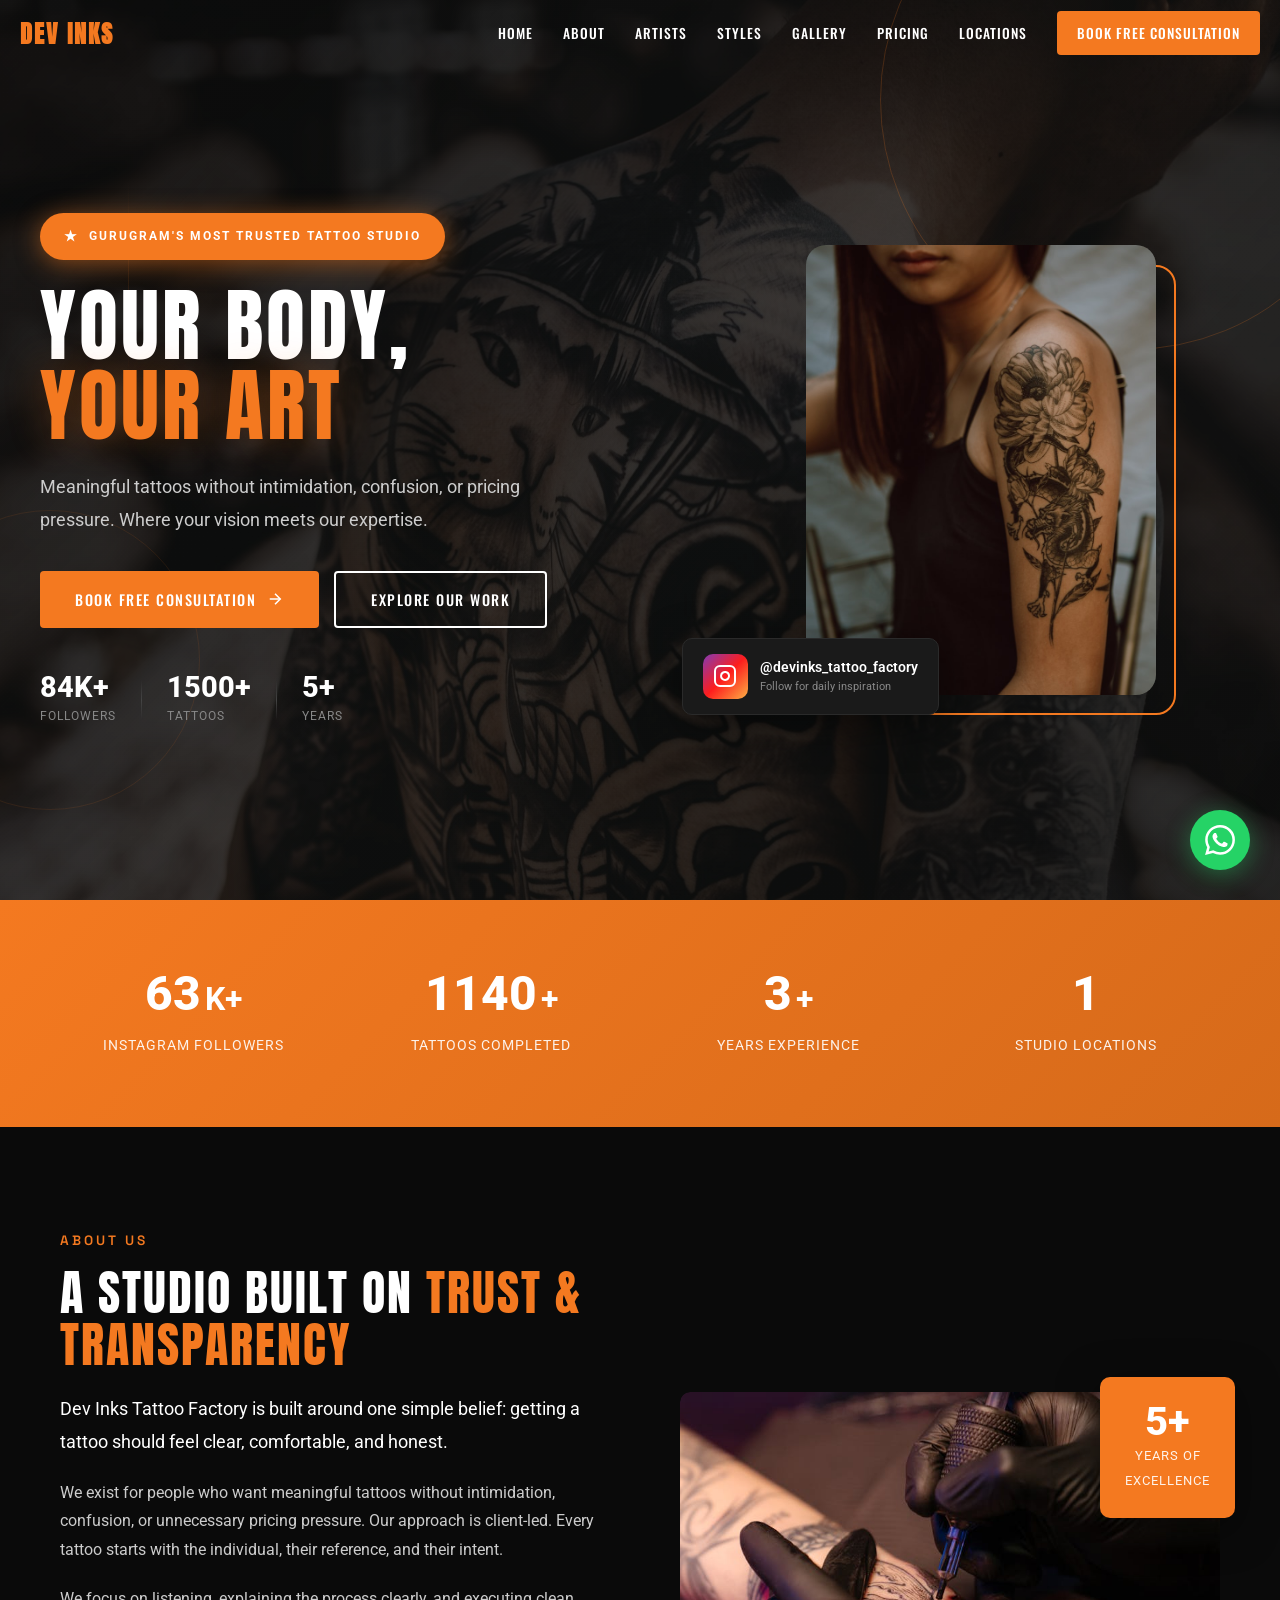
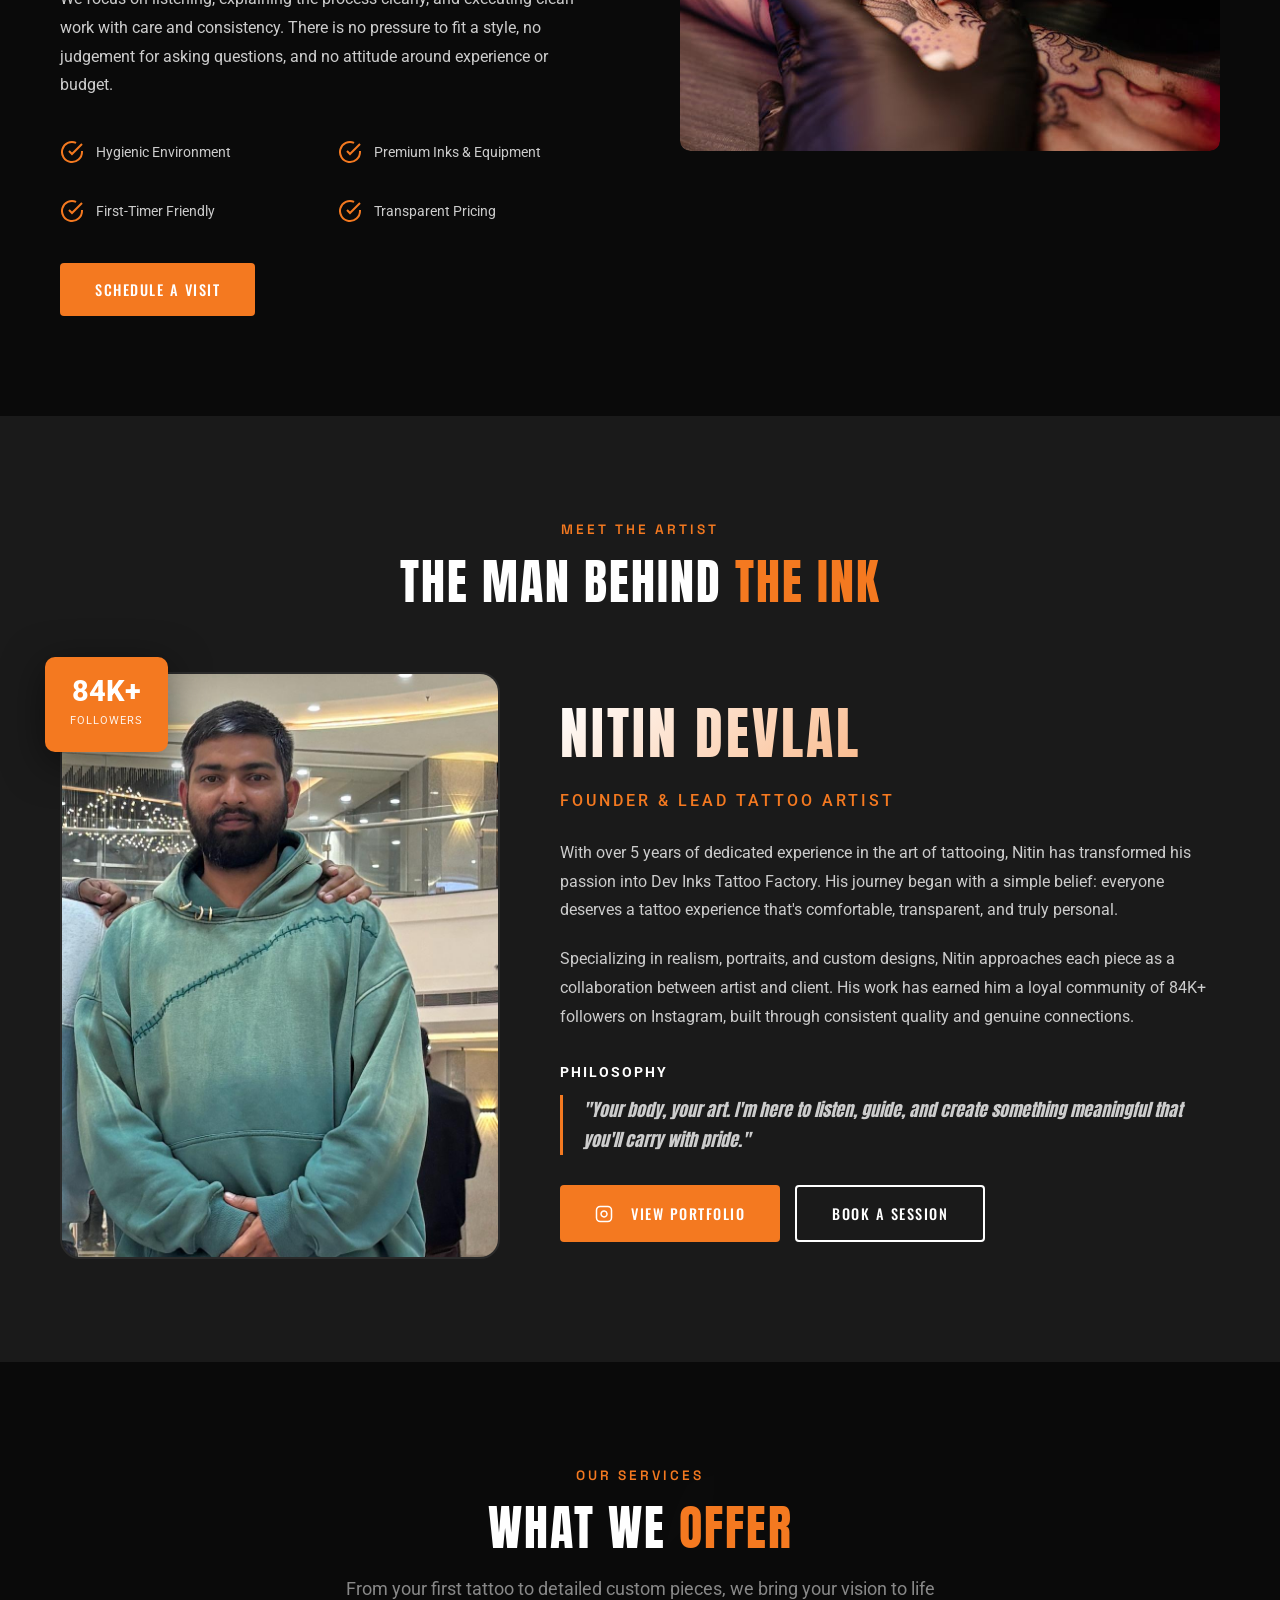
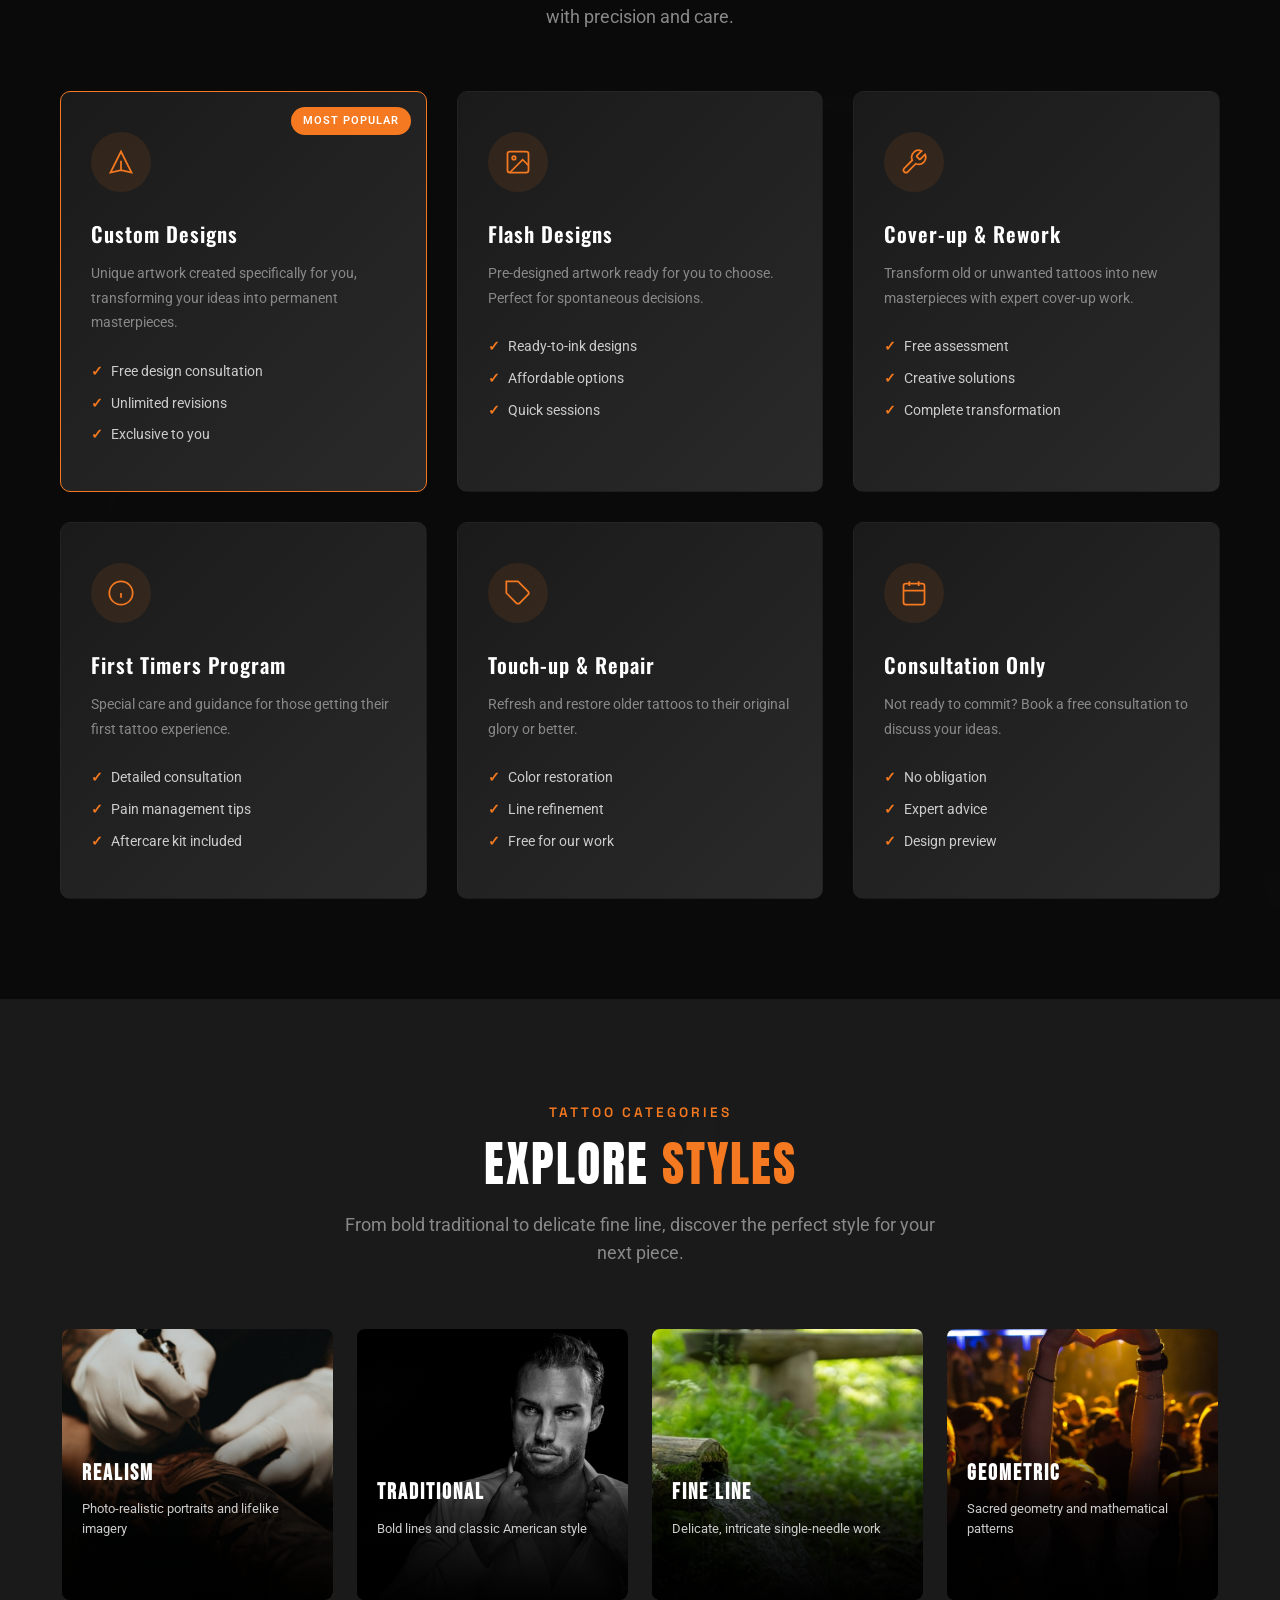
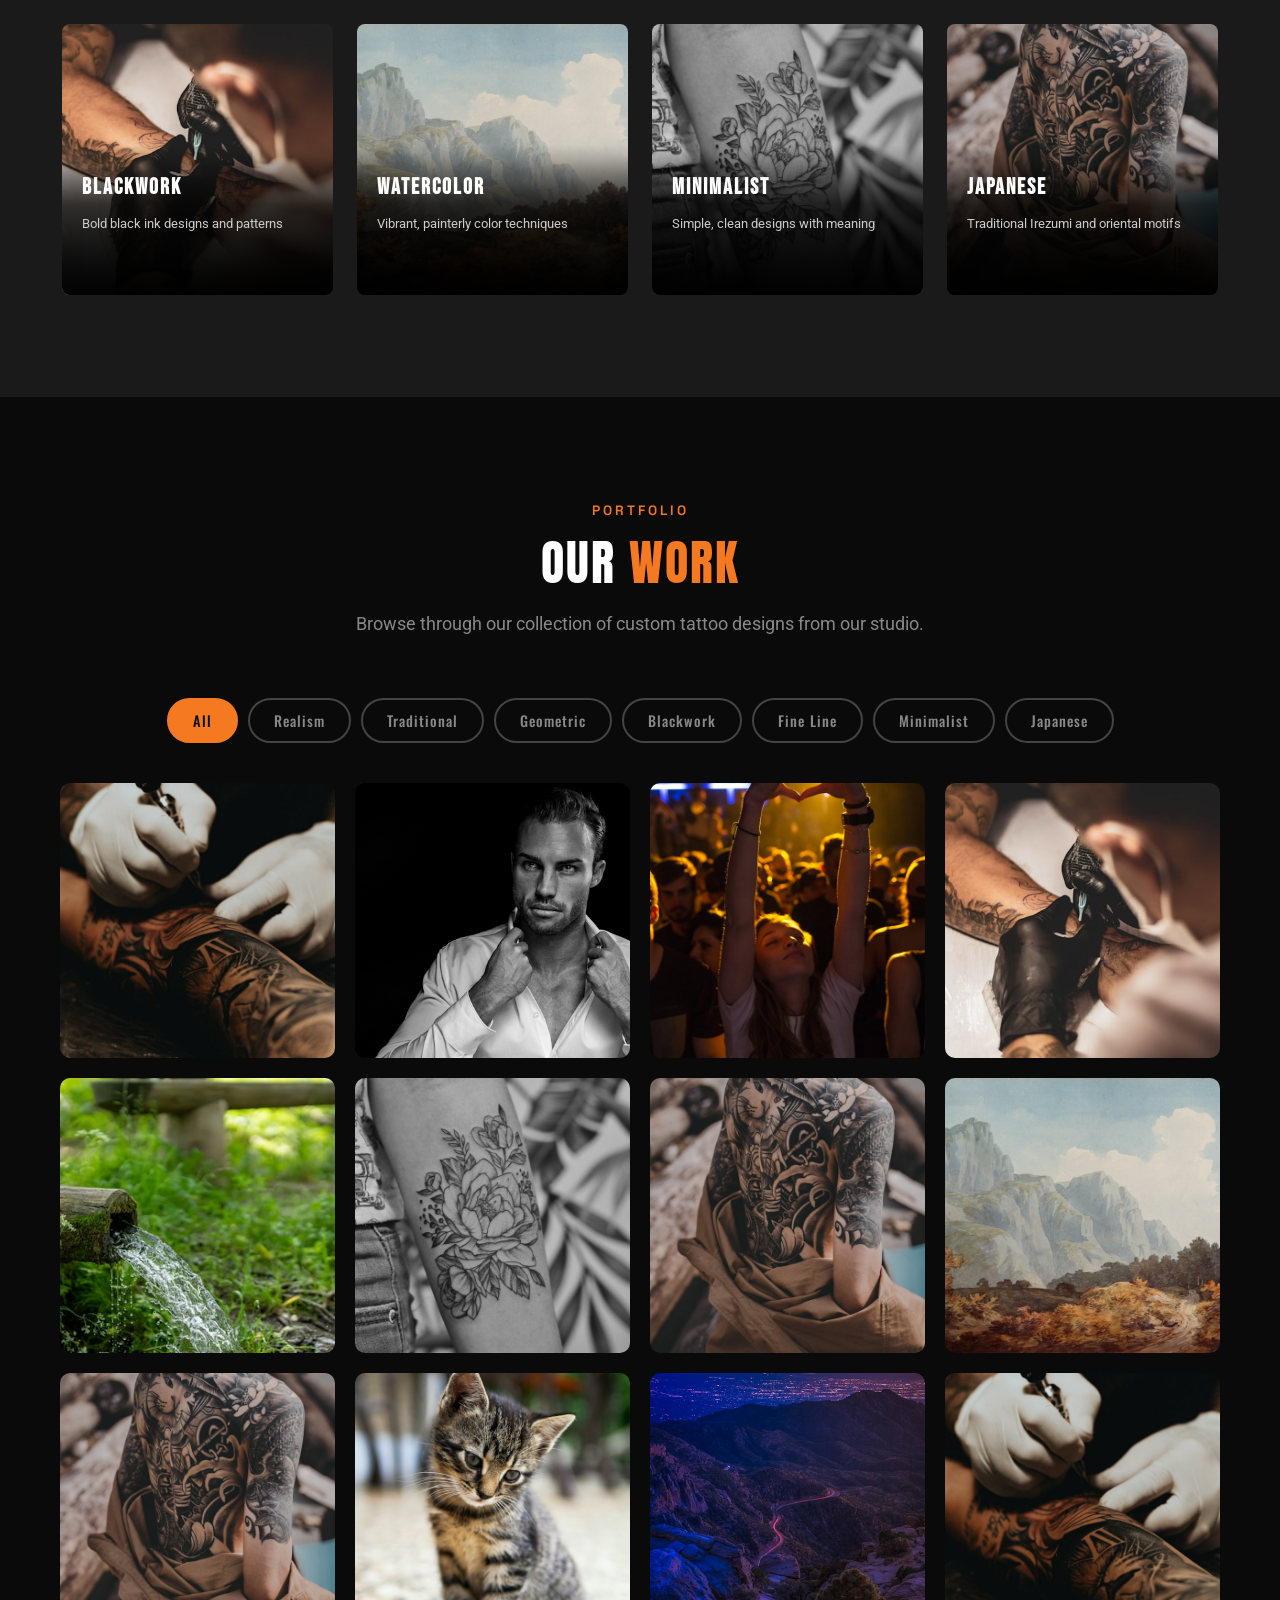
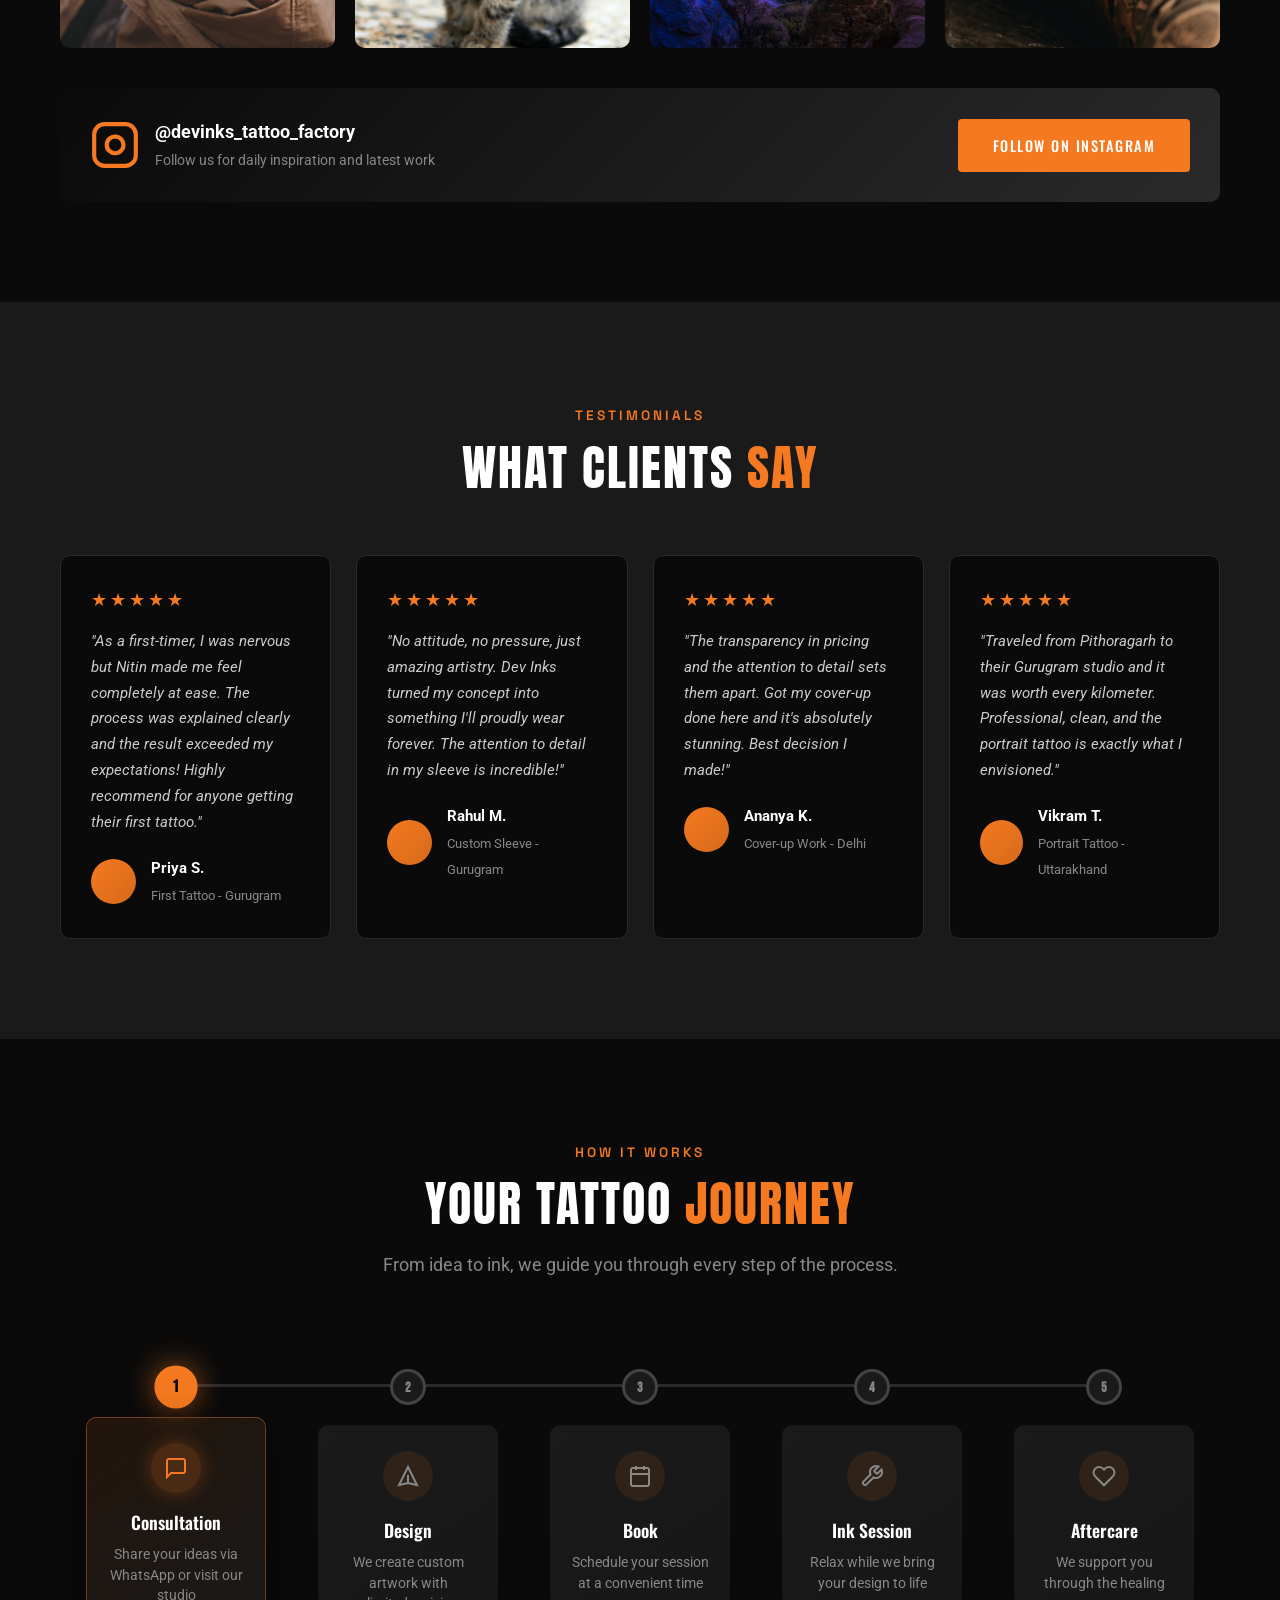
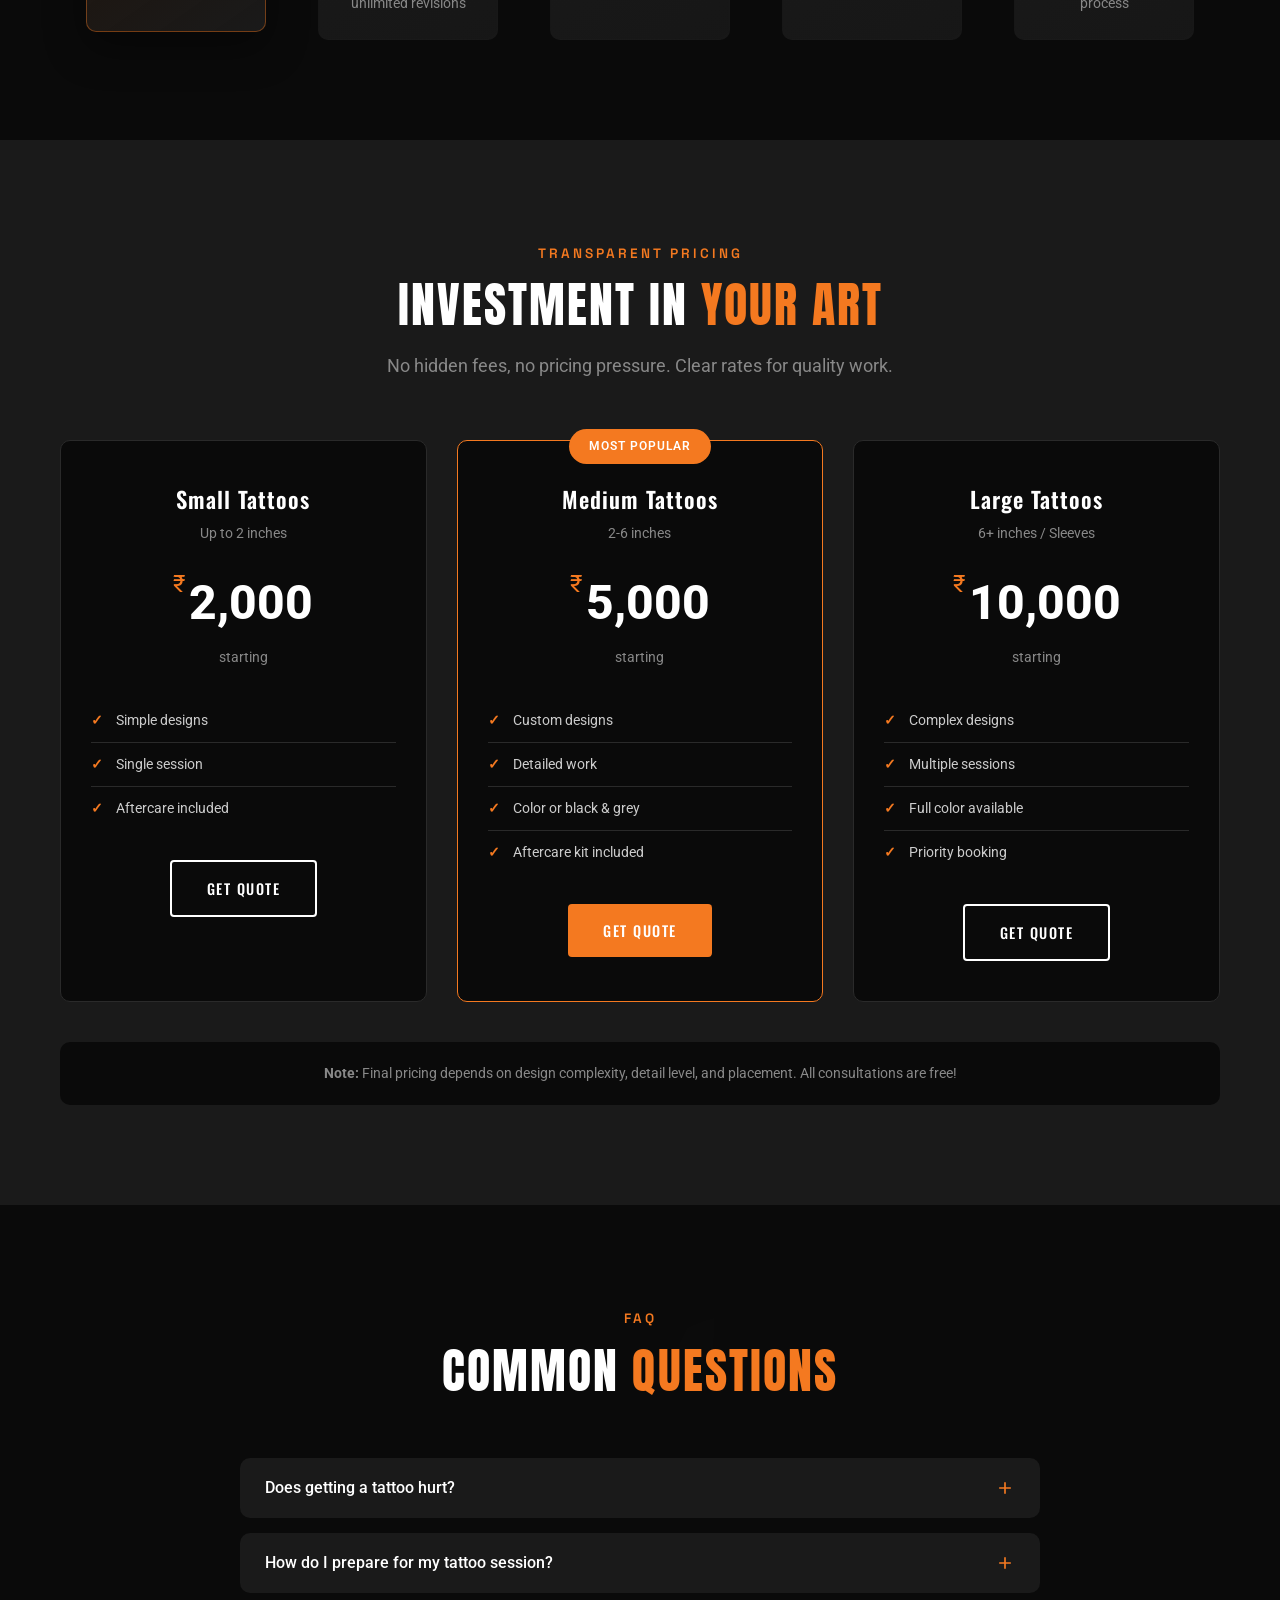
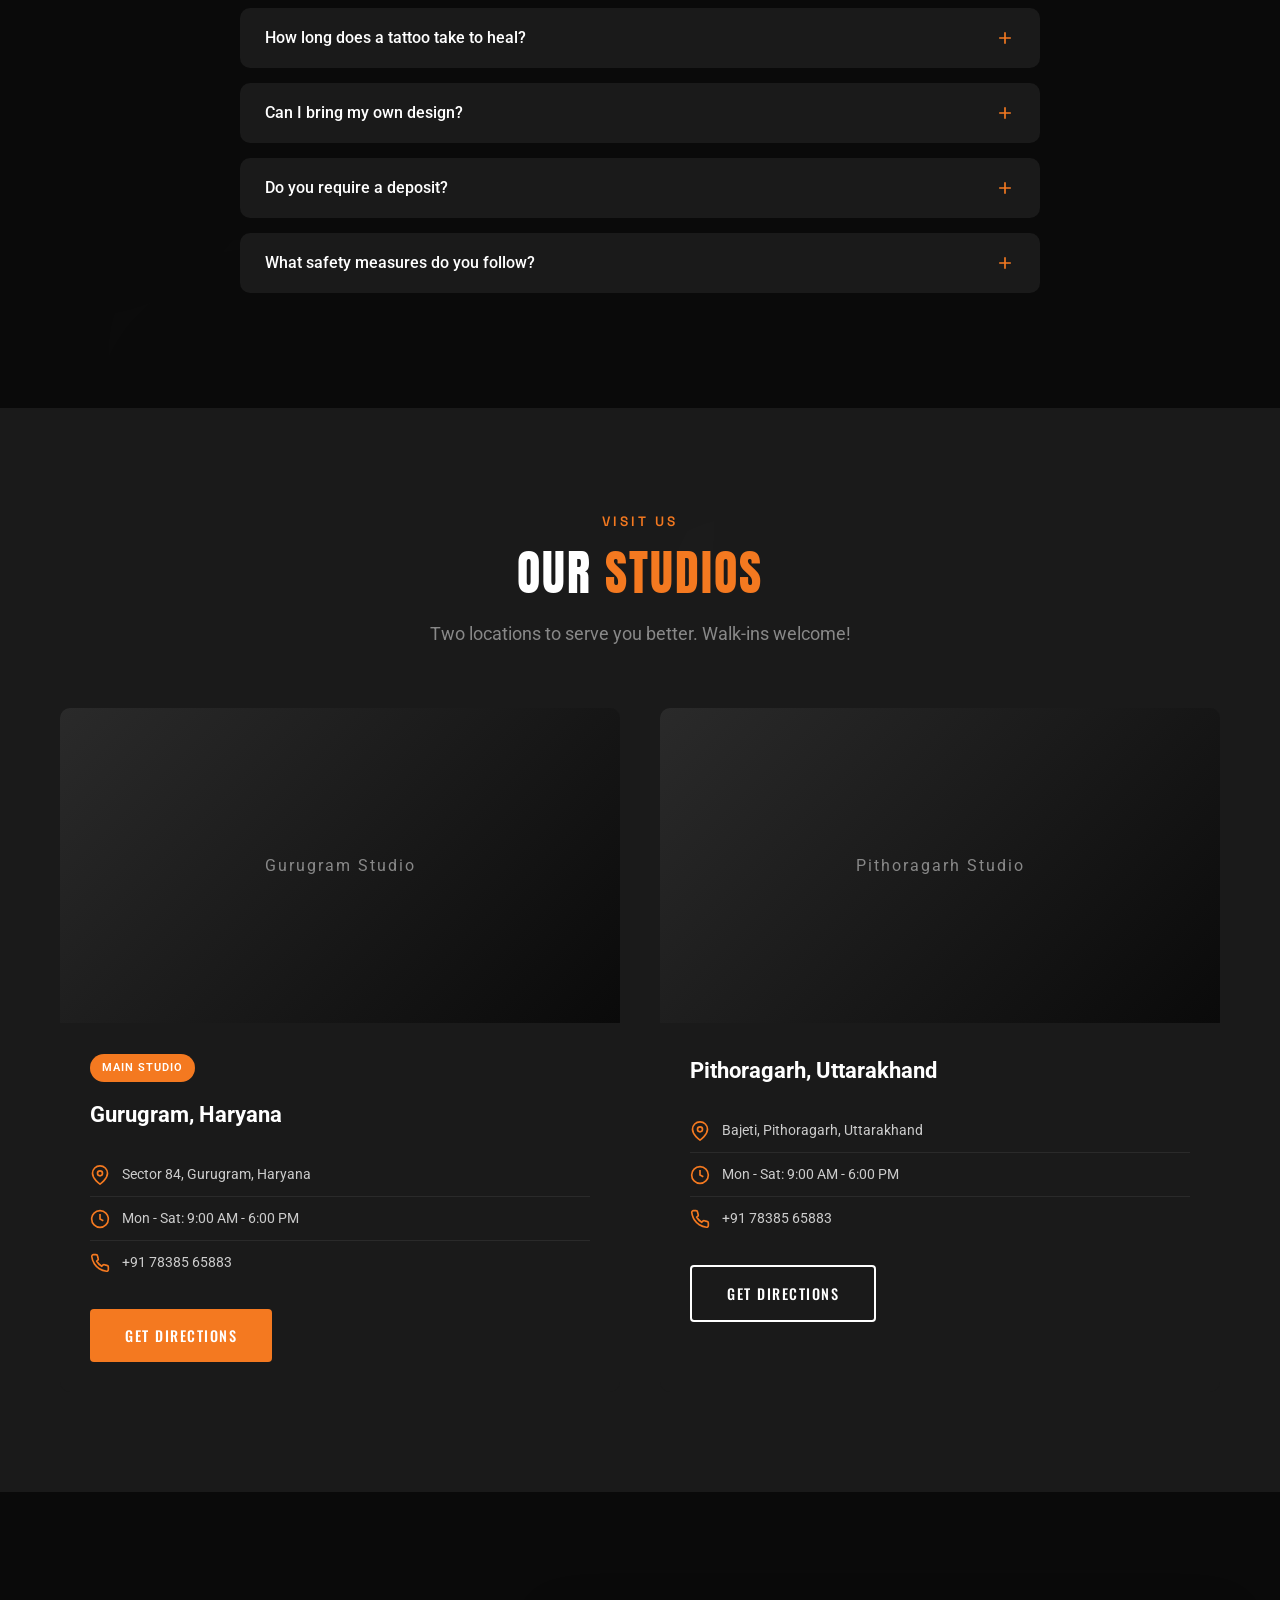
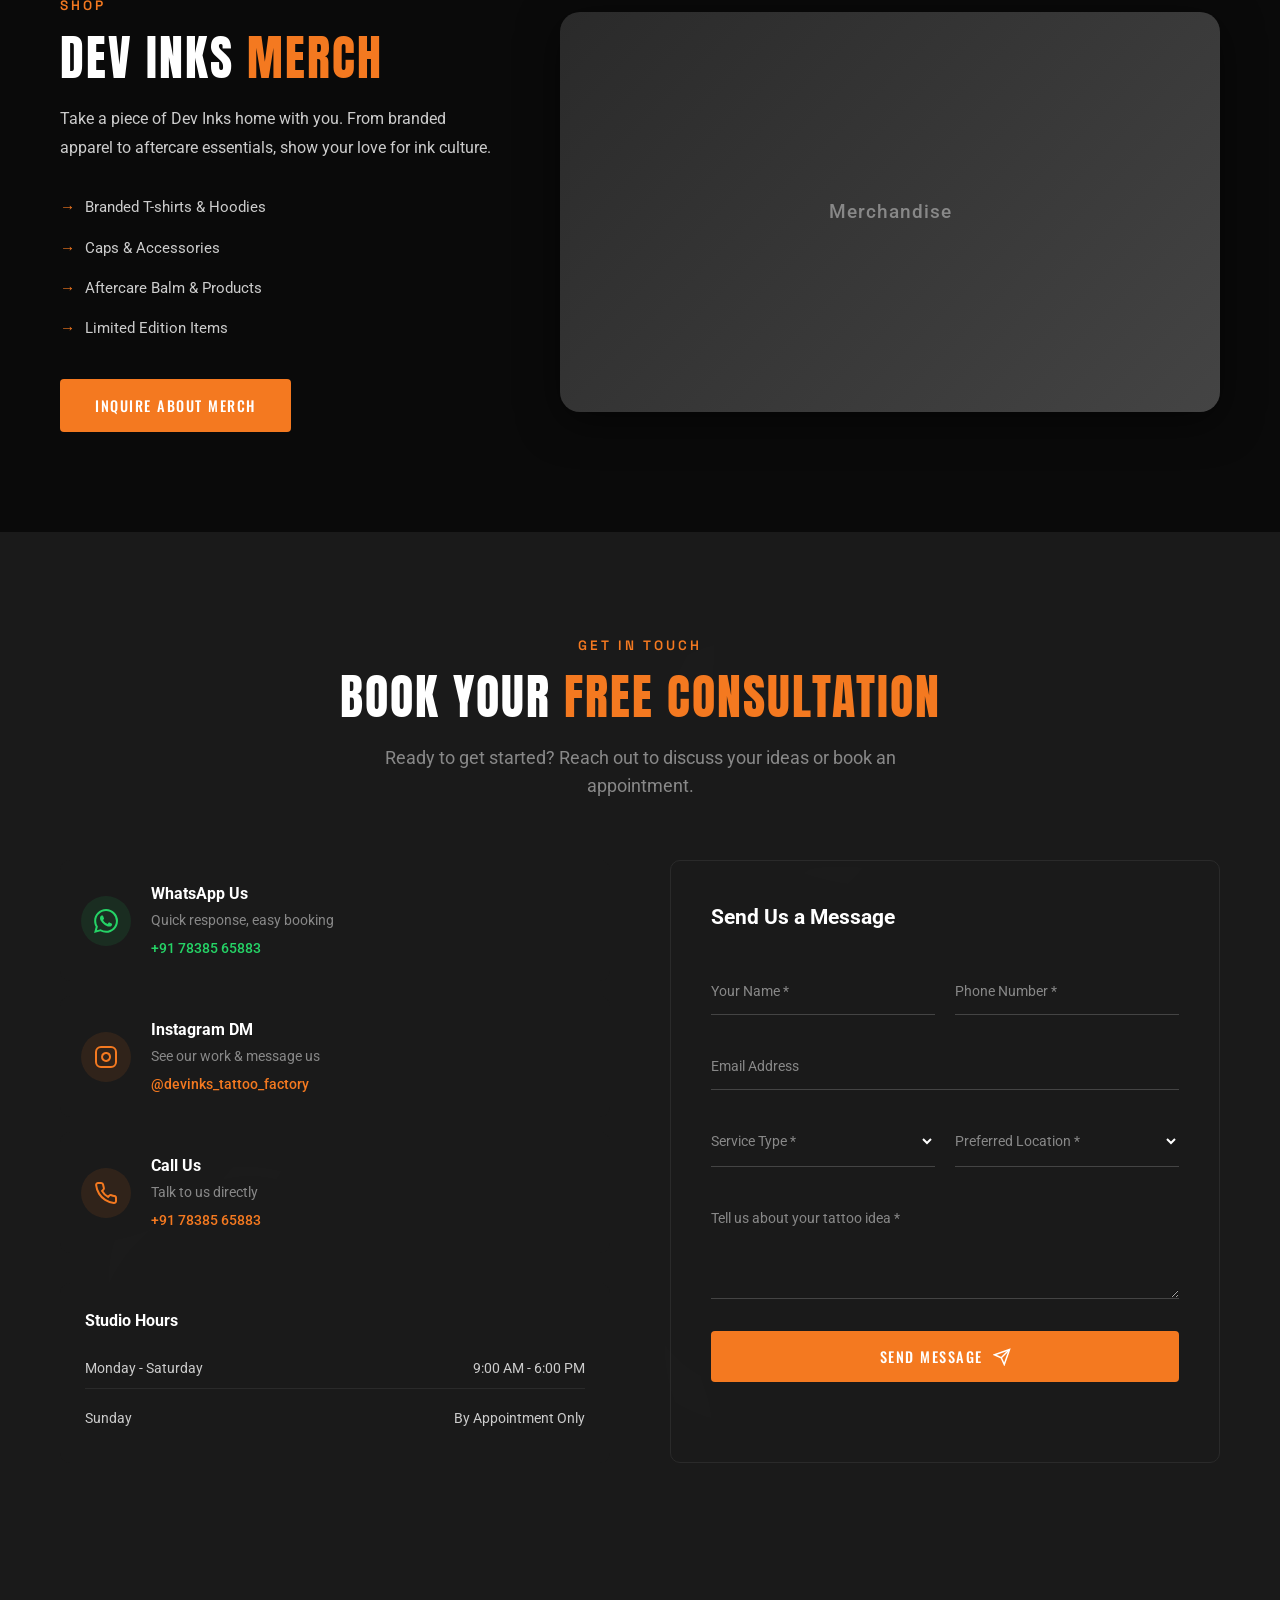
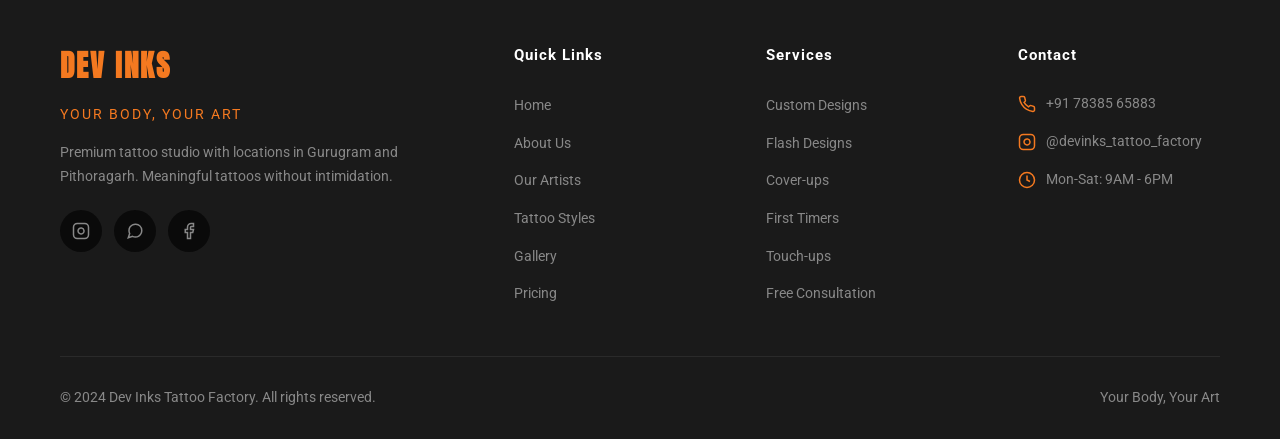
==== commit 5eecf56c: "updated" ====
--- a/index.html
+++ b/index.html
@@ -113,12 +113,6 @@
             </div>
         </div>
 
-        <div class="scroll-indicator">
-            <div class="mouse">
-                <div class="wheel"></div>
-            </div>
-            <span>Scroll to explore</span>
-        </div>
     </section>
 
     <!-- Stats Bar -->
--- a/styles.css
+++ b/styles.css
@@ -605,52 +605,6 @@
     color: var(--gray);
 }
 
-/* Scroll Indicator */
-.scroll-indicator {
-    position: absolute;
-    bottom: 30px;
-    left: 50%;
-    transform: translateX(-50%);
-    display: flex;
-    flex-direction: column;
-    align-items: center;
-    gap: 10px;
-    z-index: 5;
-    opacity: 0;
-    animation: fadeInUp 0.8s ease 1.2s forwards;
-}
-
-.mouse {
-    width: 26px;
-    height: 40px;
-    border: 2px solid var(--gray);
-    border-radius: 20px;
-    position: relative;
-}
-
-.wheel {
-    width: 4px;
-    height: 8px;
-    background: var(--primary-orange);
-    border-radius: 2px;
-    position: absolute;
-    top: 8px;
-    left: 50%;
-    transform: translateX(-50%);
-    animation: scrollWheel 1.5s ease-in-out infinite;
-}
-
-@keyframes scrollWheel {
-    0% { opacity: 1; top: 8px; }
-    100% { opacity: 0; top: 20px; }
-}
-
-.scroll-indicator span {
-    font-size: 0.7rem;
-    color: var(--gray);
-    text-transform: uppercase;
-    letter-spacing: 2px;
-}
 
 /* Hero Responsive */
 @media (max-width: 1024px) {
@@ -820,34 +774,6 @@
     width: 100%;
 }
 
-/* ===== Scroll Indicator ===== */
-.scroll-indicator {
-    position: absolute;
-    bottom: 30px;
-    left: 50%;
-    transform: translateX(-50%);
-    display: flex;
-    flex-direction: column;
-    align-items: center;
-    gap: 10px;
-    color: var(--gray);
-    font-size: 0.75rem;
-    letter-spacing: 2px;
-    text-transform: uppercase;
-    z-index: 2;
-}
-
-.scroll-line {
-    width: 1px;
-    height: 50px;
-    background: linear-gradient(to bottom, var(--primary-orange), transparent);
-    animation: scrollPulse 2s infinite;
-}
-
-@keyframes scrollPulse {
-    0%, 100% { opacity: 1; transform: scaleY(1); }
-    50% { opacity: 0.5; transform: scaleY(0.8); }
-}
 
 /* ===== Stats Bar ===== */
 .stats-bar {
@@ -1533,6 +1459,11 @@
     display: none;
 }
 
+@keyframes fadeIn {
+    from { opacity: 0; transform: translateY(10px); }
+    to { opacity: 1; transform: translateY(0); }
+}
+
 /* Gallery Responsive */
 @media (max-width: 1024px) {
     .gallery-grid {
@@ -1641,7 +1572,7 @@
 .journey-timeline {
     display: flex;
     justify-content: space-between;
-    align-items: flex-start;
+    align-items: stretch;
     position: relative;
     padding-top: 30px;
 }
@@ -1683,6 +1614,7 @@
     position: relative;
     z-index: 2;
     padding: 0 10px;
+    align-self: stretch;
 }
 
 /* Step Dot */
@@ -1732,6 +1664,10 @@
     border: 1px solid transparent;
     transition: all 0.4s ease;
     max-width: 180px;
+    flex: 1;
+    display: flex;
+    flex-direction: column;
+    min-height: 140px;
 }
 
 .journey-step:hover .step-card {
